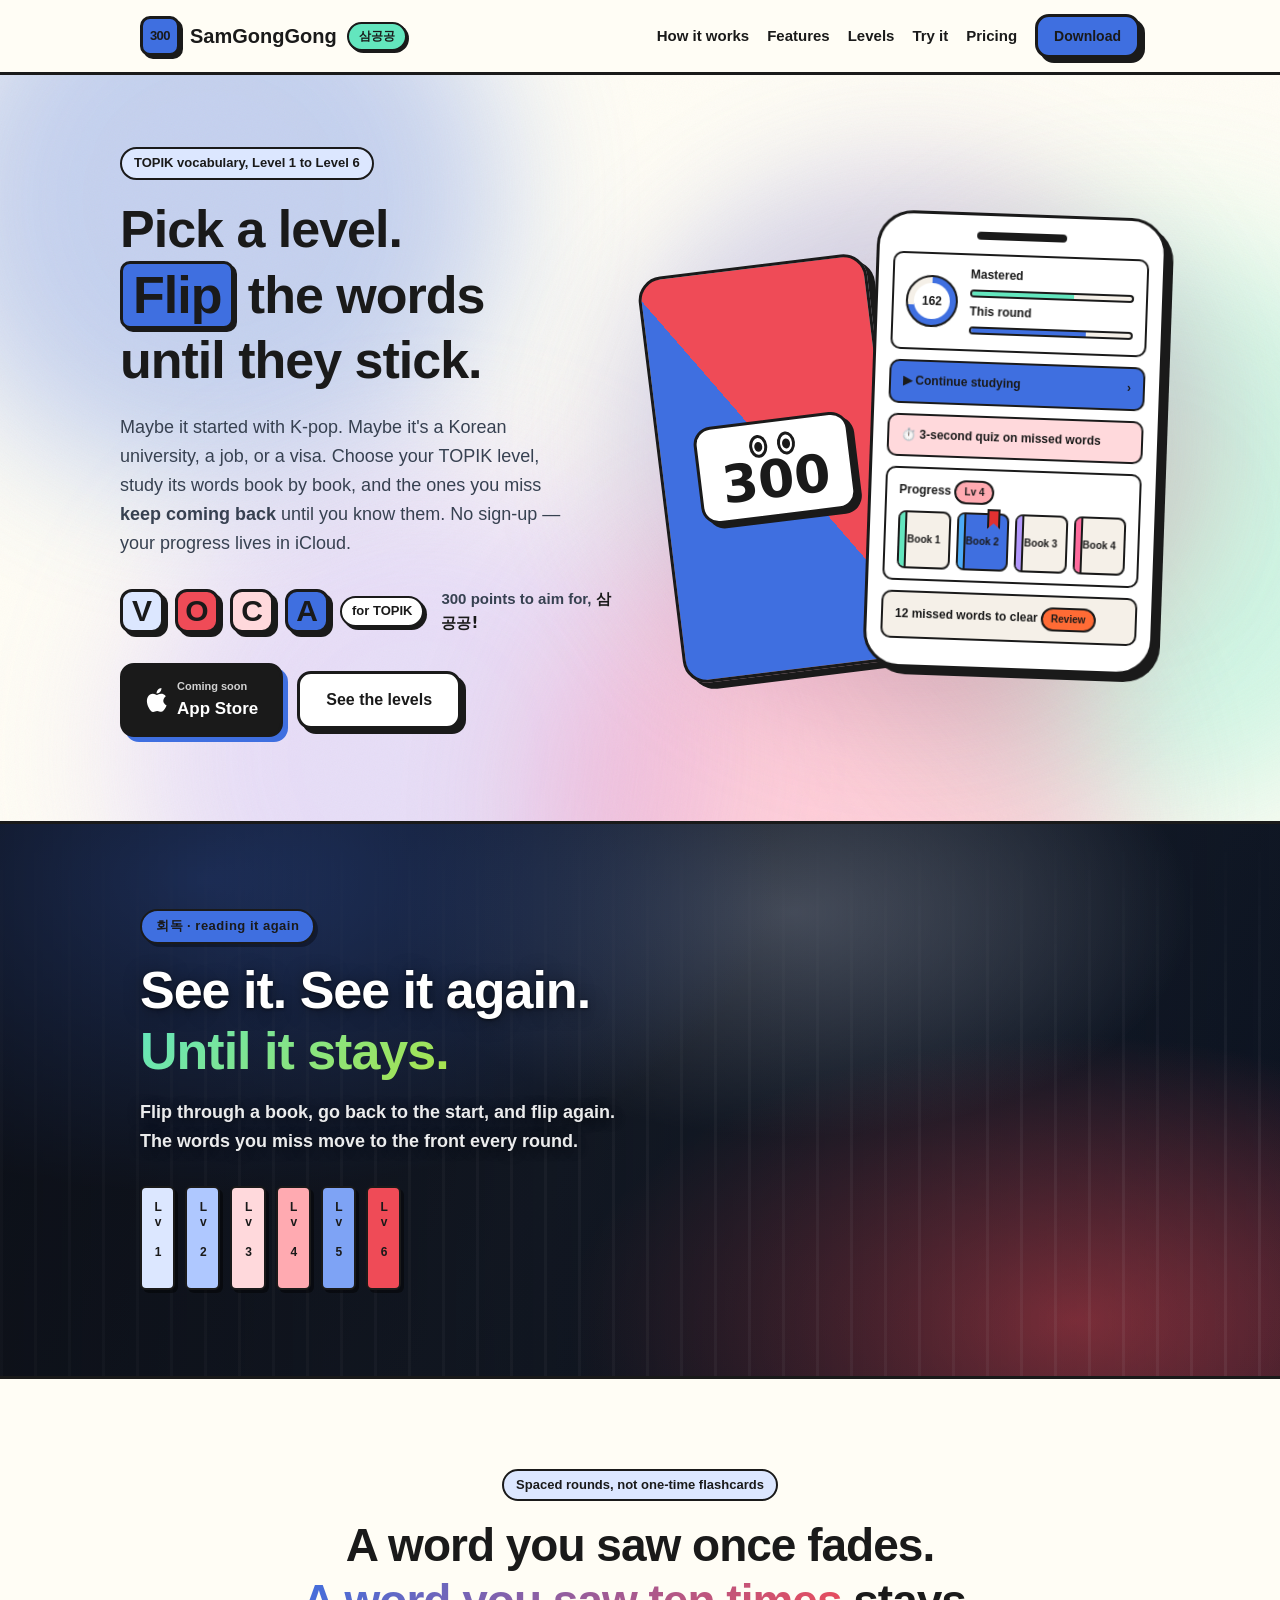
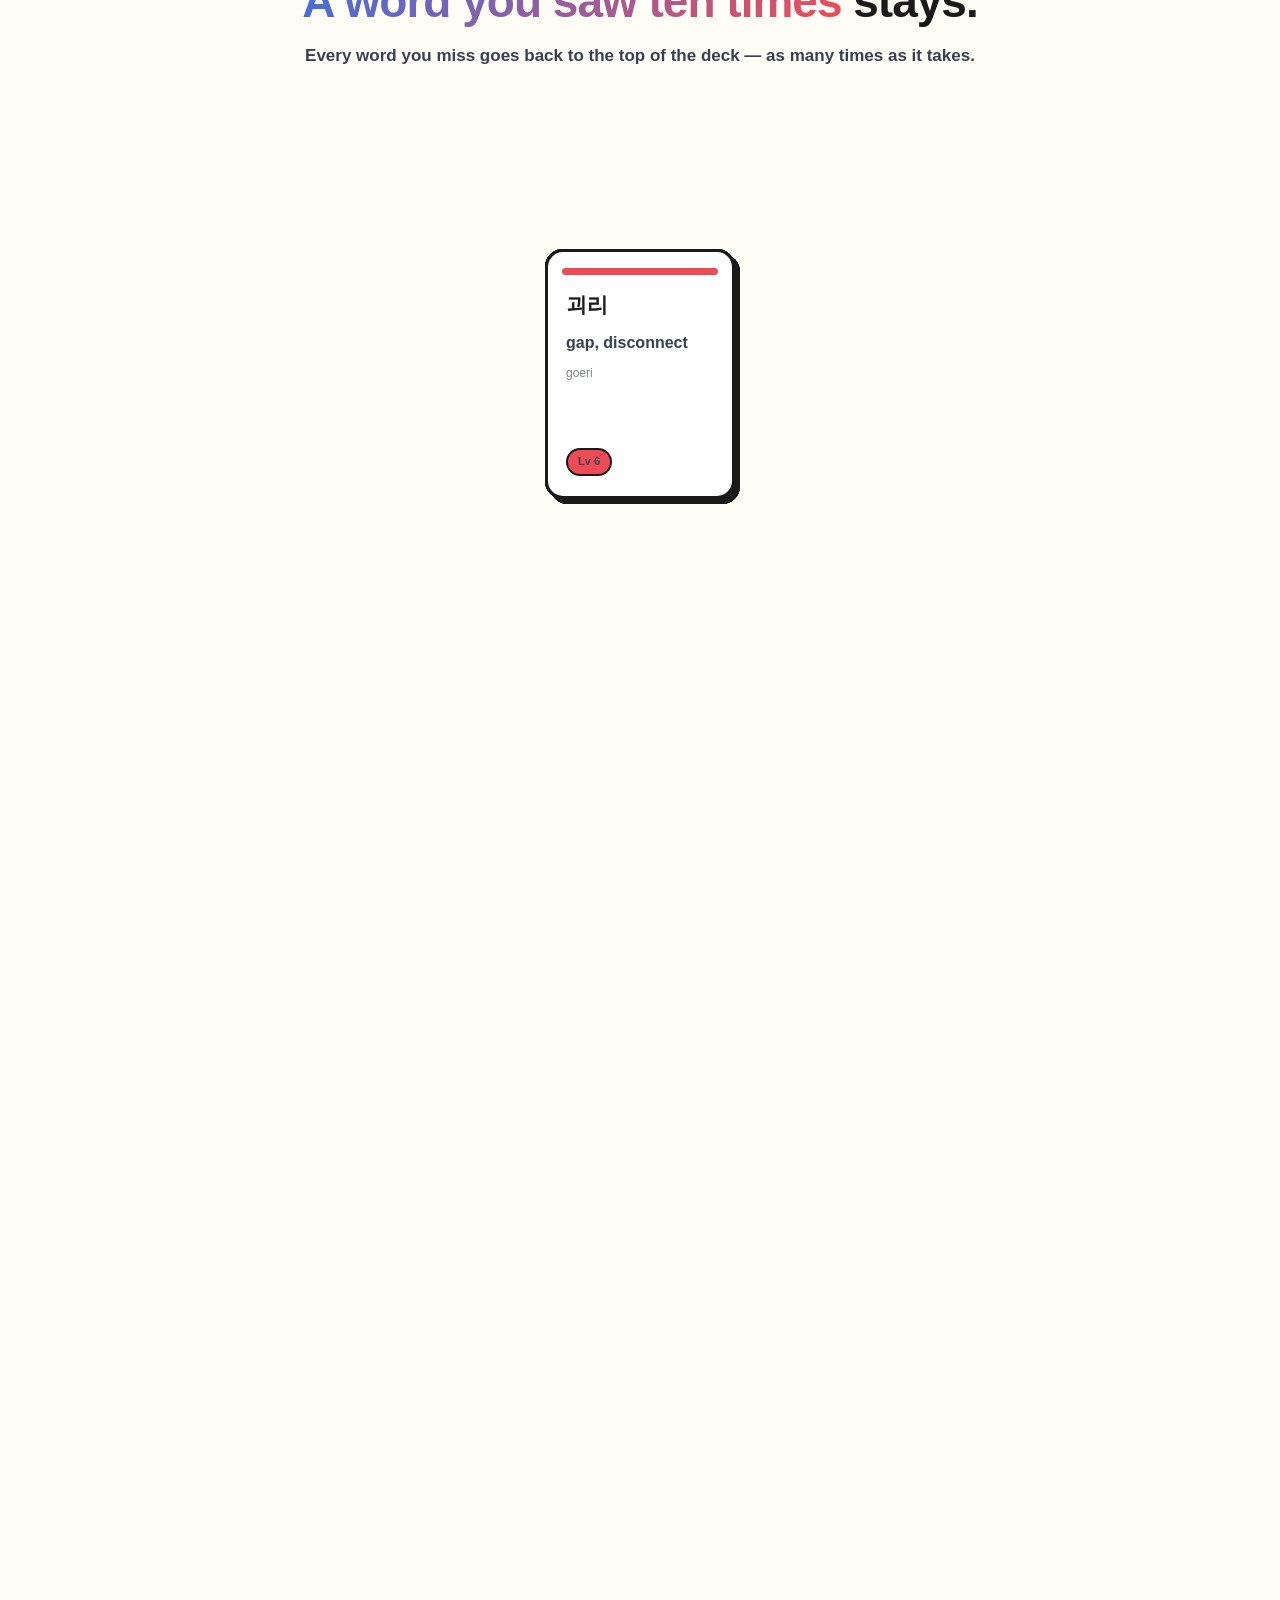
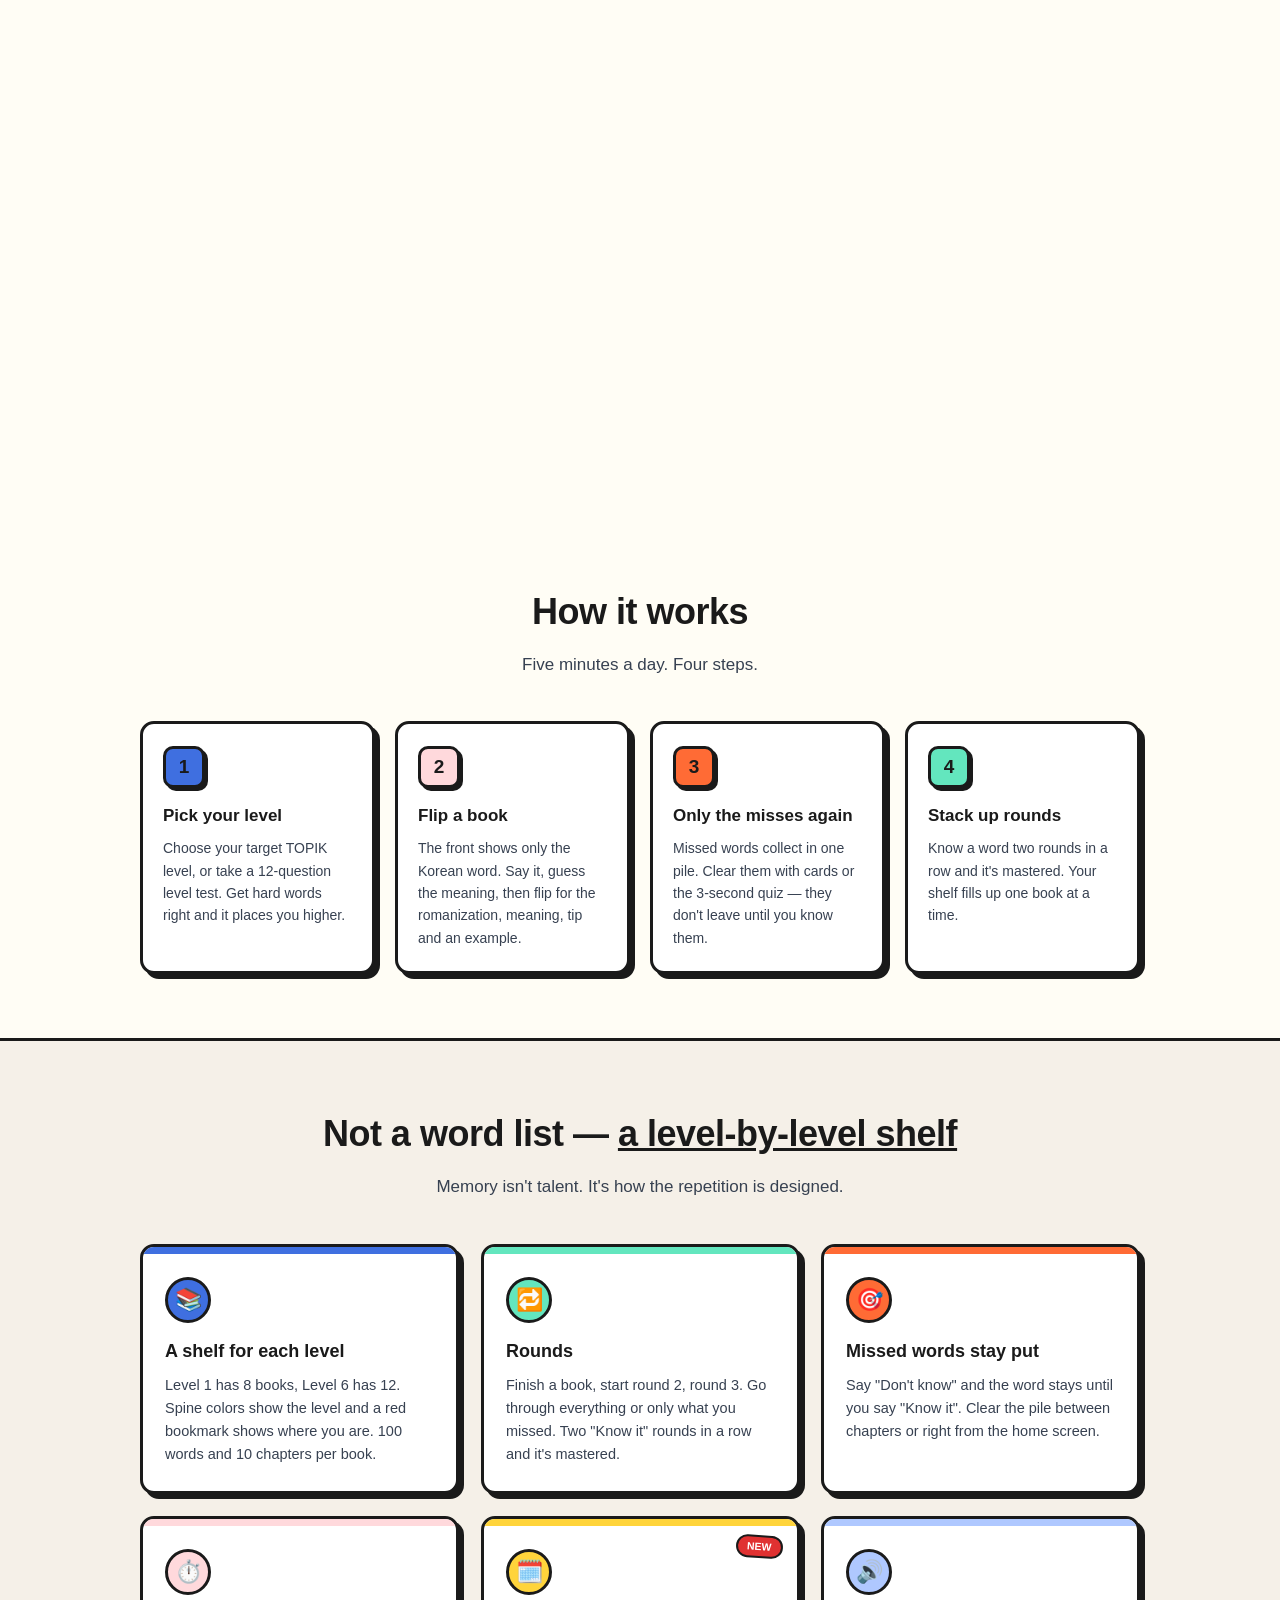
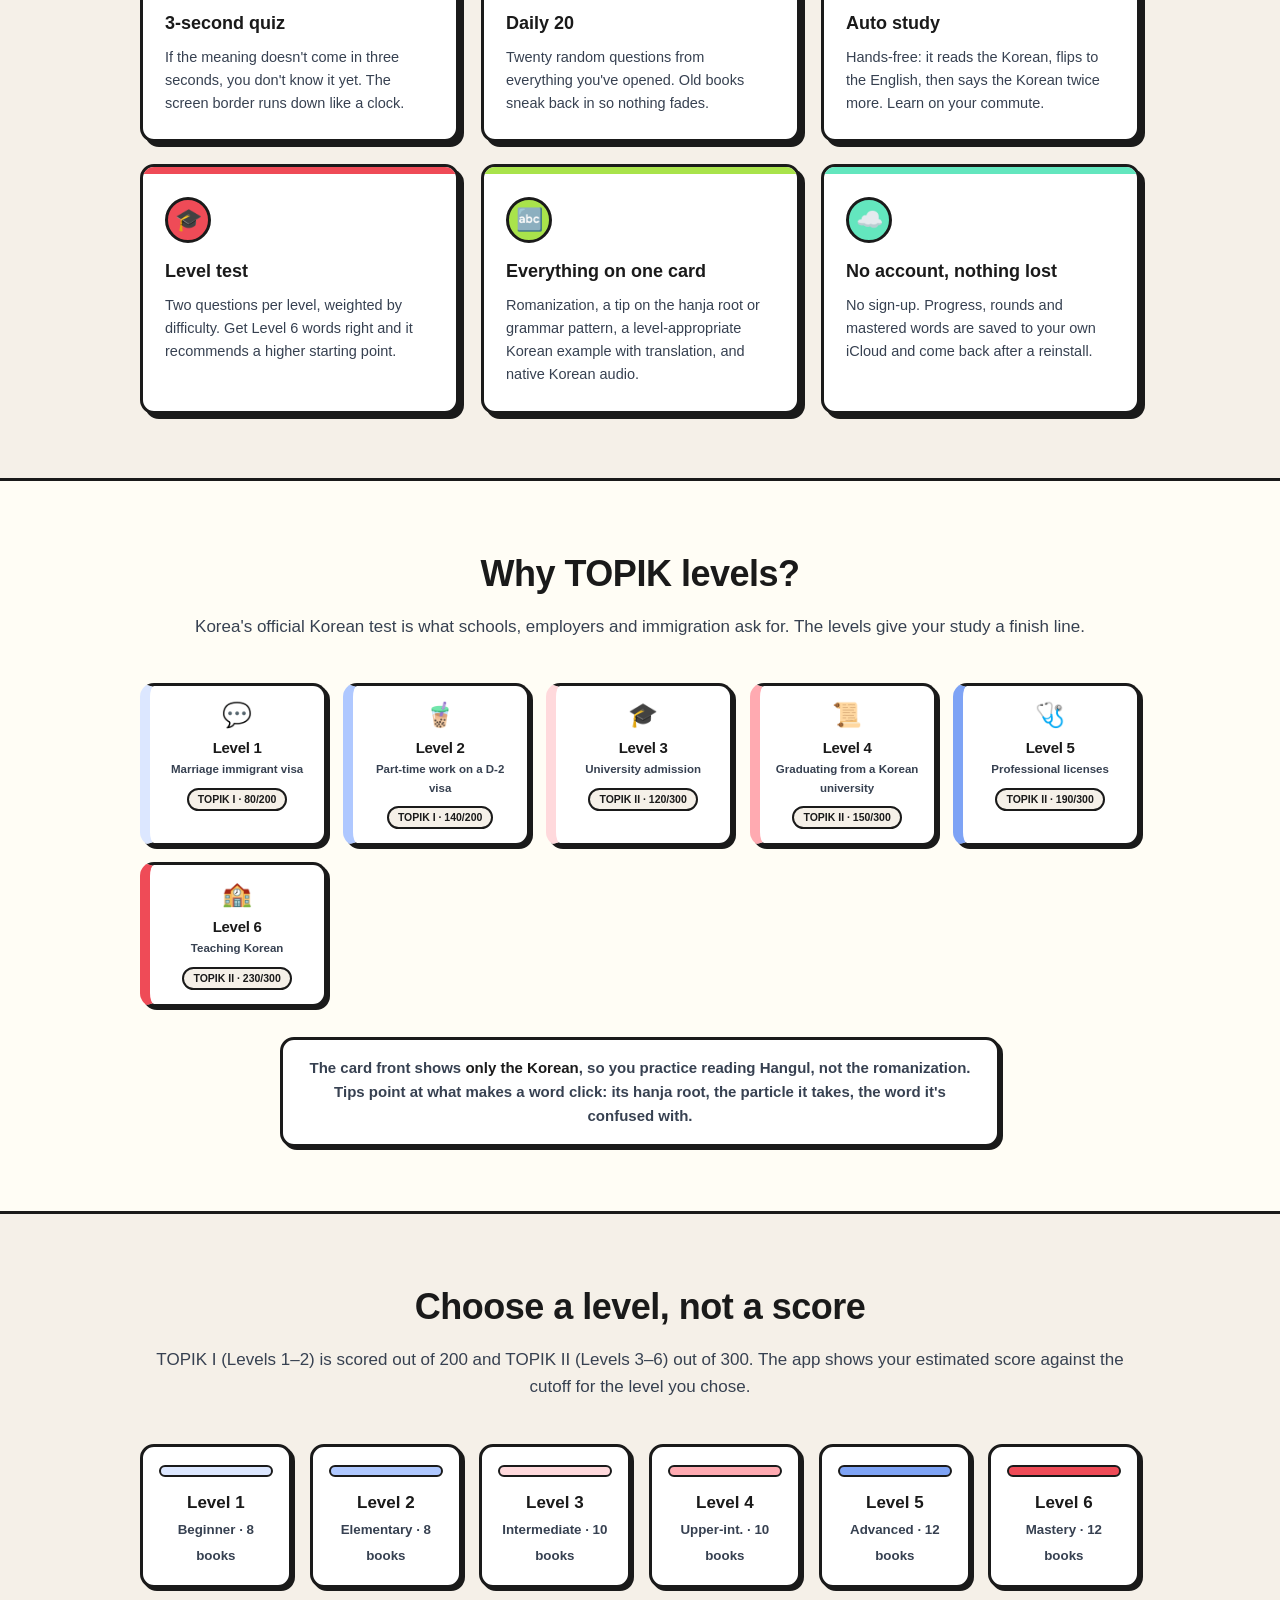
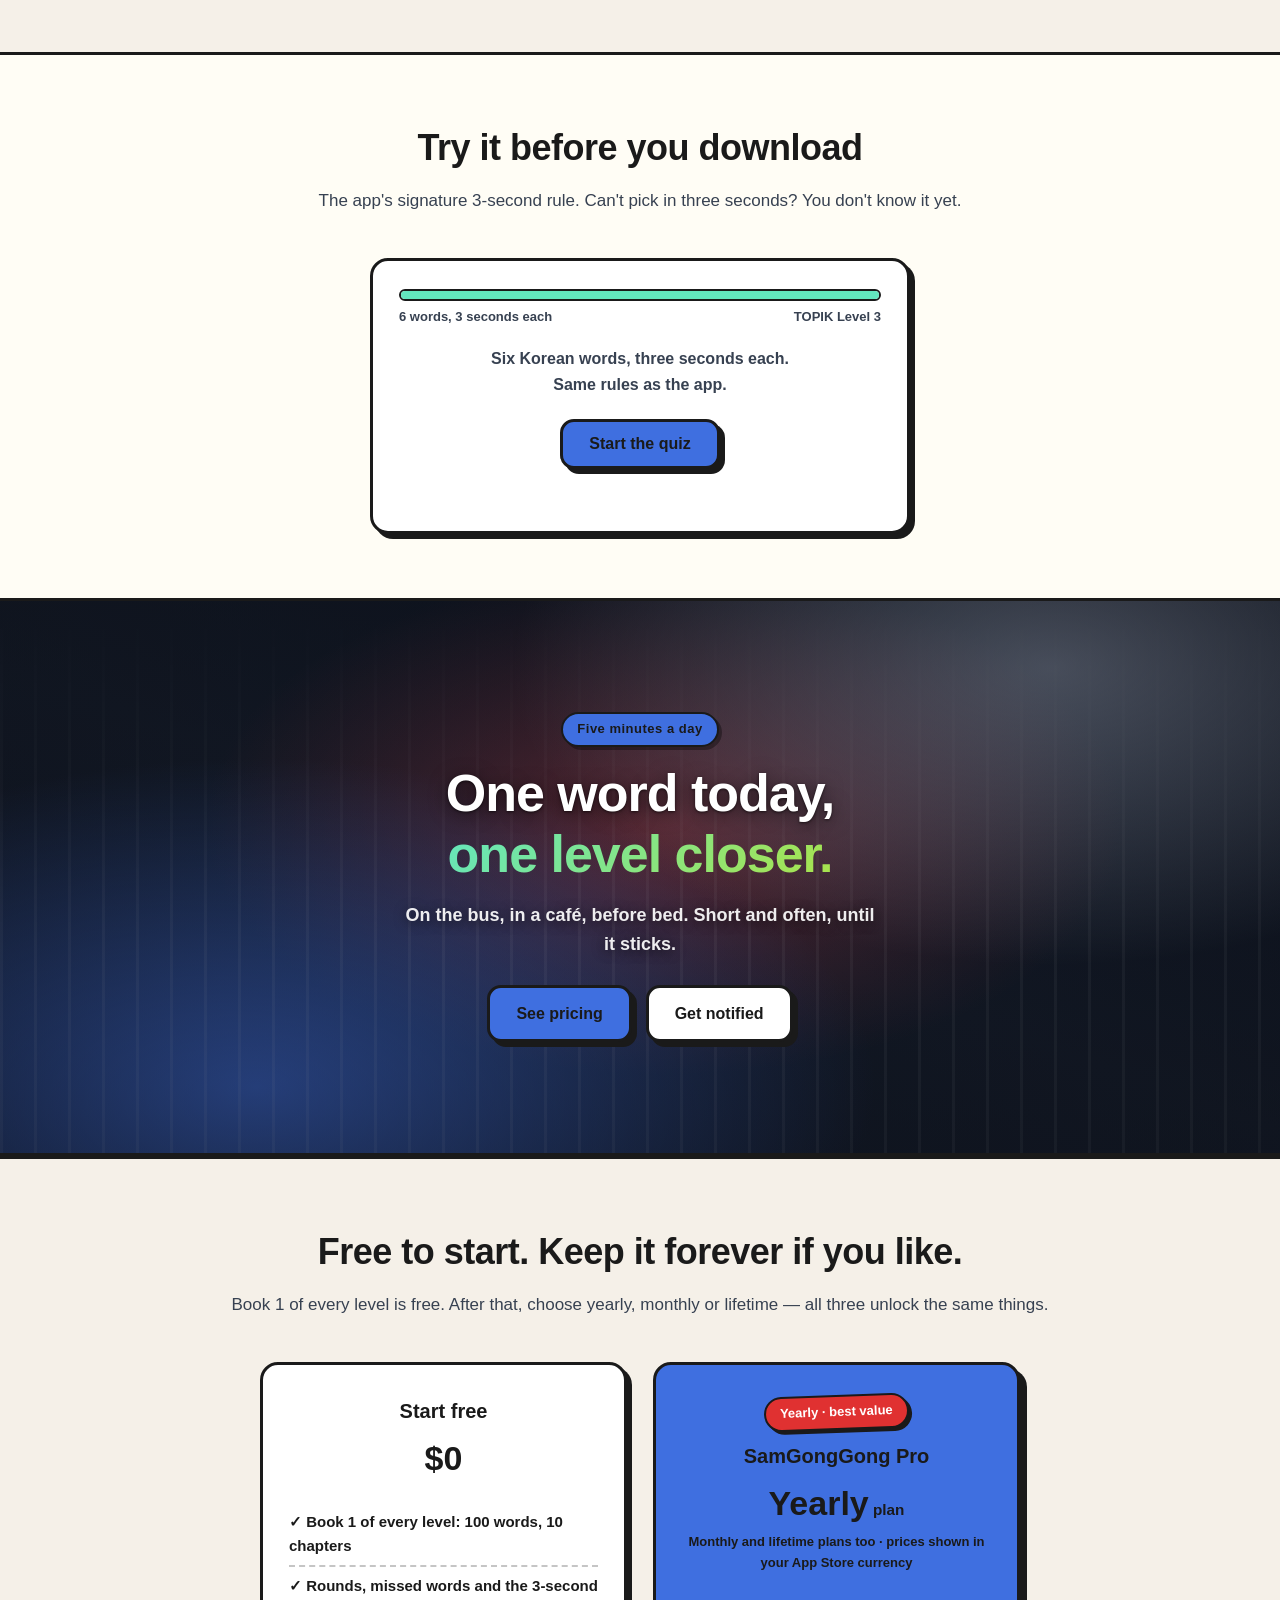
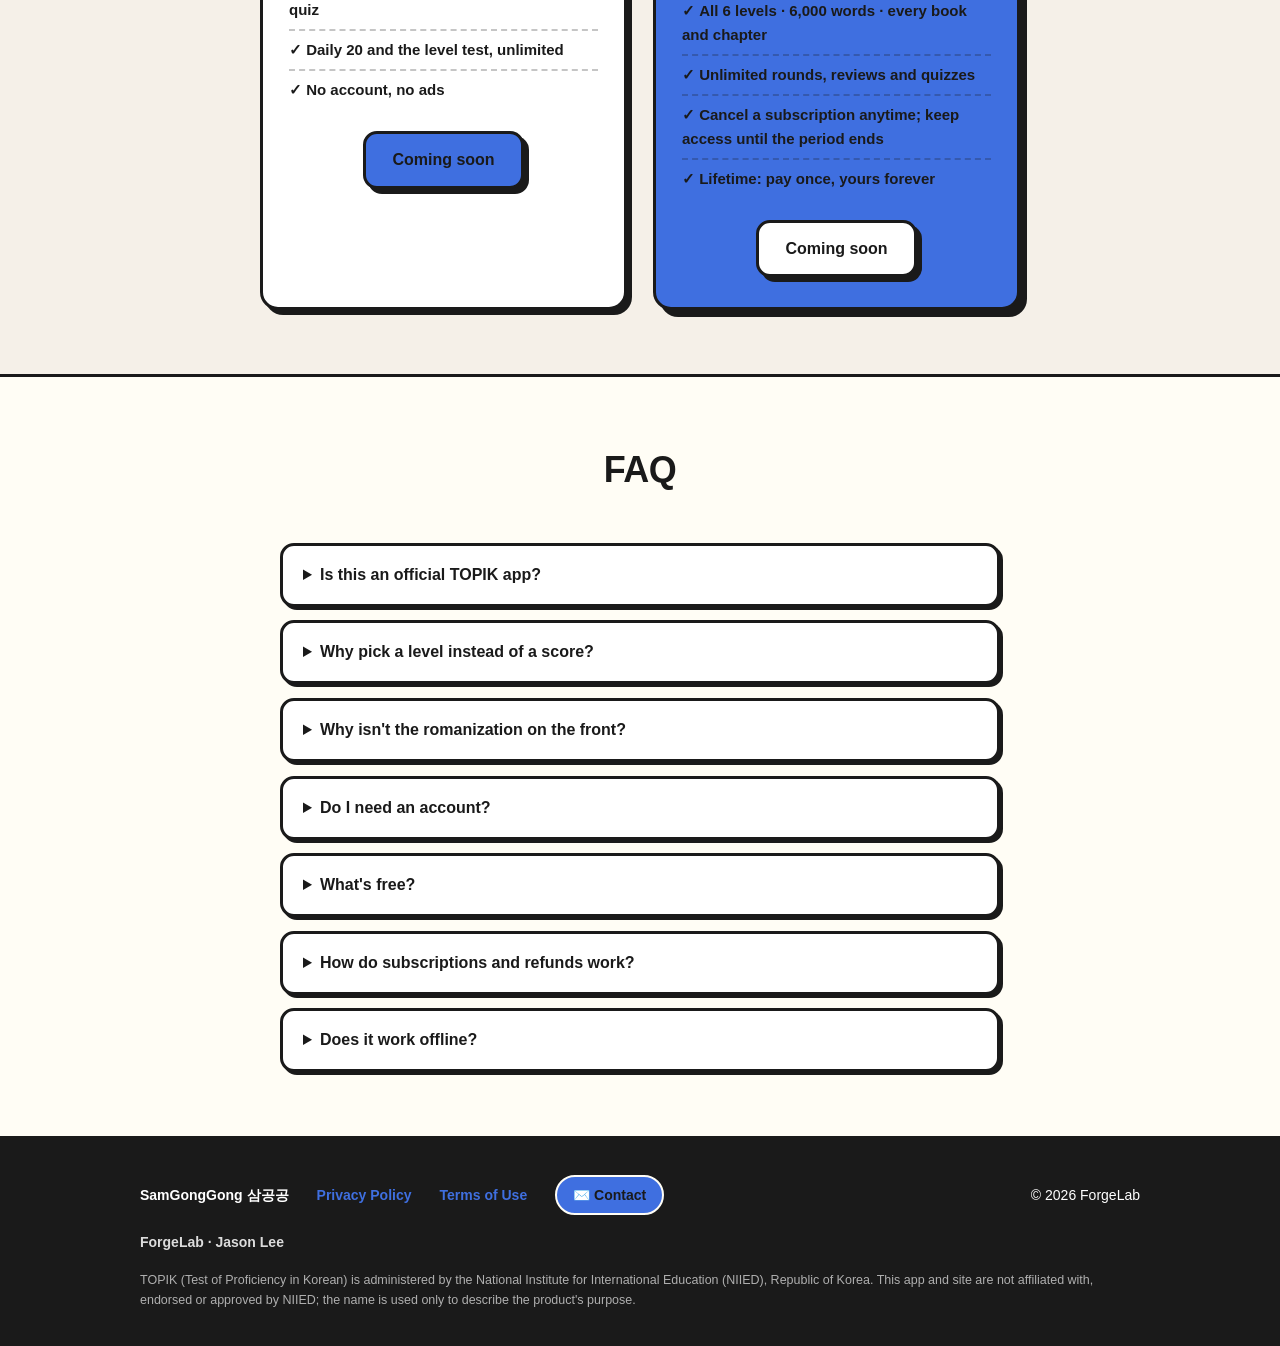
==== docs/index.html @ 69f59f40 "SamGongGong (삼공공) content repo: TOPIK Levels 1-6 for English-speaking learners Six levels across TOP" ====
<!DOCTYPE html>
<html lang="en">
<head>
<meta charset="UTF-8" />
<meta name="viewport" content="width=device-width, initial-scale=1.0" />
<title>SamGongGong — TOPIK Korean vocabulary, one round at a time</title>
<meta name="description" content="SamGongGong (삼공공) is a Korean vocabulary app for the TOPIK. Pick your target level from 1 to 6, flip Korean word cards, and keep only the words you miss coming back until they stick. No sign-up; progress syncs with iCloud." />
<meta property="og:title" content="SamGongGong — TOPIK Korean vocabulary" />
<meta property="og:description" content="Pick a TOPIK level, flip Korean word cards, and review only the words you miss until they stick." />
<meta property="og:type" content="website" />
<meta property="og:url" content="https://jsonpassion.github.io/K300/" />
<link rel="canonical" href="https://jsonpassion.github.io/K300/" />
<link rel="icon" href="data:image/svg+xml,%3Csvg xmlns='http://www.w3.org/2000/svg' viewBox='0 0 64 64'%3E%3Crect x='4' y='4' width='56' height='56' rx='12' fill='%23FFFFFF' stroke='%231A1A1A' stroke-width='5'/%3E%3Cpath d='M16 32a16 16 0 0 1 32 0a8 8 0 0 1-16 0a8 8 0 0 0-16 0z' fill='%23EF4B57'/%3E%3Cpath d='M48 32a16 16 0 0 1-32 0a8 8 0 0 0 16 0a8 8 0 0 1 16 0z' fill='%233F6FE0'/%3E%3C/svg%3E" />
<link rel="stylesheet" href="styles.css" />
</head>
<body>
<script>document.documentElement.classList.add('js');</script>

<!-- Soft drifting aurora + grain (atmosphere behind everything) -->
<div class="aurora" aria-hidden="true">
  <span class="blob b-blue"></span>
  <span class="blob b-mint"></span>
  <span class="blob b-lav"></span>
  <span class="blob b-pink"></span>
</div>
<div class="grain" aria-hidden="true"></div>

<!-- ======================= NAV ======================= -->
<nav class="nav">
  <div class="nav-inner">
    <a class="logo" href="#">
      <span class="logo-block">300</span> SamGongGong <span class="logo-kr" lang="ko">삼공공</span>
    </a>
    <div class="nav-links">
      <a href="#how">How it works</a>
      <a href="#features">Features</a>
      <a href="#levels">Levels</a>
      <a href="#demo">Try it</a>
      <a href="#pricing">Pricing</a>
      <a class="nb-btn nav-cta" href="#download">Download</a>
    </div>
  </div>
</nav>

<!-- ======================= HERO ======================= -->
<header class="hero wrap" id="download">
  <div data-reveal="up">
    <span class="nb-tag" style="background: #DCE7FF; margin-bottom: 18px;">TOPIK vocabulary, Level 1 to Level 6</span>
    <h1>Pick a level.<br /><span class="hl">Flip</span> the words<br />until they stick.</h1>
    <p class="sub">
      Maybe it started with K-pop. Maybe it's a Korean university, a job, or a visa.
      Choose your TOPIK level, study its words book by book, and the ones you miss
      <strong>keep coming back</strong> until you know them. No sign-up — your progress lives in iCloud.
    </p>
    <div class="kr-brand" aria-label="VOCA for TOPIK, SamGongGong">
      <span class="kk" style="background: #DCE7FF;">V</span>
      <span class="kk" style="background: #EF4B57;">O</span>
      <span class="kk" style="background: #FFD9DC;">C</span>
      <span class="kk" style="background: #3F6FE0;">A</span>
      <span class="kk-for">for TOPIK</span>
      <span class="kr-brand-label">300 points to aim for, <strong lang="ko">삼공공!</strong></span>
    </div>
    <div class="hero-ctas">
      <span class="store-badge soon" aria-label="Coming soon to the App Store">
        <svg width="22" height="26" viewBox="0 0 22 26" fill="currentColor" aria-hidden="true"><path d="M18.3 13.8c0-3 2.5-4.5 2.6-4.6-1.4-2.1-3.6-2.4-4.4-2.4-1.9-.2-3.7 1.1-4.6 1.1-1 0-2.4-1.1-4-1.1-2 0-3.9 1.2-5 3-2.1 3.7-.5 9.1 1.5 12.1 1 1.5 2.2 3.1 3.8 3 1.5-.1 2.1-1 4-1s2.4 1 4 .9c1.7 0 2.7-1.5 3.7-3 1.2-1.7 1.6-3.4 1.7-3.5-.1 0-3.2-1.2-3.3-4.5zM15.2 4.8c.8-1 1.4-2.4 1.2-3.8-1.2.1-2.7.8-3.5 1.8-.8.9-1.5 2.3-1.3 3.7 1.4.1 2.8-.7 3.6-1.7z"/></svg>
        <span><small>Coming soon</small><span class="big">App Store</span></span>
      </span>
      <a class="nb-btn secondary" href="#levels">See the levels</a>
    </div>
  </div>

  <div class="hero-visual" data-reveal="zoom">
  <div class="glow" aria-hidden="true"></div>
  <div class="reel reel-slot" aria-hidden="true">
    <!-- onboarding footage slot: replace with <video> once assets/video/onboarding-loop.mp4 exists -->
    <div class="slot-card"><b>300</b><span class="slot-eyes"><i></i><i></i></span></div>
  </div>
  <div class="phone" aria-hidden="true">
    <div class="notch"></div>
    <div class="mock-row score">
      <div class="mock-ring"><span>162</span></div>
      <div class="mock-bars">
        Mastered <div class="mock-bar"><i style="width:64%; background: var(--mint);"></i></div>
        This round <div class="mock-bar"><i style="width:72%; background: #3F6FE0;"></i></div>
      </div>
    </div>
    <div class="mock-row mock-cta">▶ Continue studying <span>›</span></div>
    <div class="mock-row" style="background: #FFD9DC;">⏱️ 3-second quiz on missed words</div>
    <div class="mock-row">
      Progress <span class="mock-chip" style="background: #FFAAB1;">Lv 4</span>
      <div class="mock-books" style="margin-top:8px;">
        <div class="mock-book">Book 1</div>
        <div class="mock-book reading b2">Book 2</div>
        <div class="mock-book b3">Book 3</div>
        <div class="mock-book b4">Book 4</div>
      </div>
    </div>
    <div class="mock-row" style="background: var(--surface);">12 missed words to clear <span class="mock-chip" style="background: var(--coral);">Review</span></div>
  </div>
  </div>
</header>

<!-- ======================= STATEMENT BAND 1 ======================= -->
<section class="cinema" id="film" aria-label="Rounds">
  <!-- wide film slot: replace with <video> once assets/video/hero-fan.mp4 exists -->
  <div class="cinema-art" aria-hidden="true"></div>
  <div class="scrim"></div>
  <div class="cinema-inner">
    <div class="cinema-copy">
      <span class="kicker"><span lang="ko">회독</span> · reading it again</span>
      <h2>See it. See it again.<br /><span class="film-hl">Until it stays.</span></h2>
      <p>Flip through a book, go back to the start, and flip again. The words you miss move to the front every round.</p>
      <div class="spines" aria-hidden="true">
        <span class="spine" style="background: #DCE7FF;">Lv 1</span>
        <span class="spine" style="background: #AFC8FF;">Lv 2</span>
        <span class="spine" style="background: #FFD9DC;">Lv 3</span>
        <span class="spine" style="background: #FFAAB1;">Lv 4</span>
        <span class="spine" style="background: #7EA3F5;">Lv 5</span>
        <span class="spine" style="background: #EF4B57;">Lv 6</span>
      </div>
    </div>
  </div>
</section>

<!-- ======================= STORY: scroll-linked card fan ======================= -->
<section class="fan" id="story">
  <div class="fan-inner">
    <div class="fan-copy">
      <span class="nb-tag" style="background: #DCE7FF;">Spaced rounds, not one-time flashcards</span>
      <h2>A word you saw once fades.<br /><em>A word you saw ten times</em> stays.</h2>
      <p>Every word you miss goes back to the top of the deck — as many times as it takes.</p>
    </div>
    <div class="fan-stage">
      <div class="fan-deck" id="fanDeck">
        <article class="fan-card" style="--a:-26deg; --x:-340px; --y:34px;">
          <div class="fc-strip" style="background: #DCE7FF;"></div>
          <b lang="ko">가족</b><span>family</span><i>gajok</i>
          <span class="fc-badge" style="background: #DCE7FF;">Lv 1</span>
        </article>
        <article class="fan-card" style="--a:-15deg; --x:-196px; --y:8px;">
          <div class="fc-strip" style="background: #AFC8FF;"></div>
          <b lang="ko">약속</b><span>appointment</span><i>yaksok</i>
          <span class="fc-badge" style="background: #AFC8FF;">Lv 2</span>
        </article>
        <article class="fan-card" style="--a:-5deg; --x:-66px; --y:-6px;">
          <div class="fc-strip" style="background: #FFD9DC;"></div>
          <b lang="ko">영향</b><span>influence</span><i>yeonghyang</i>
          <span class="fc-badge" style="background: #FFD9DC;">Lv 3</span>
        </article>
        <article class="fan-card" style="--a:5deg; --x:66px; --y:-6px;">
          <div class="fc-strip" style="background: #FFAAB1;"></div>
          <b lang="ko">극복하다</b><span>to overcome</span><i>geukbokada</i>
          <span class="fc-badge" style="background: #FFAAB1;">Lv 4</span>
        </article>
        <article class="fan-card" style="--a:15deg; --x:196px; --y:8px;">
          <div class="fc-strip" style="background: #7EA3F5;"></div>
          <b lang="ko">초래하다</b><span>to bring about</span><i>choraehada</i>
          <span class="fc-badge" style="background: #7EA3F5;">Lv 5</span>
        </article>
        <article class="fan-card" style="--a:26deg; --x:340px; --y:34px;">
          <div class="fc-strip" style="background: #EF4B57;"></div>
          <b lang="ko">괴리</b><span>gap, disconnect</span><i>goeri</i>
          <span class="fc-badge" style="background: #EF4B57;">Lv 6</span>
        </article>
      </div>
    </div>
  </div>
</section>

<!-- ======================= HOW IT WORKS ======================= -->
<section id="how">
  <div class="wrap">
    <div class="sec-head">
      <h2>How it works</h2>
      <p>Five minutes a day. Four steps.</p>
    </div>
    <div class="steps">
      <div class="step"><div class="step-num" style="background: #3F6FE0;">1</div><h3>Pick your level</h3>
        <p>Choose your target TOPIK level, or take a 12-question level test. Get hard words right and it places you higher.</p></div>
      <div class="step"><div class="step-num" style="background: #FFD9DC;">2</div><h3>Flip a book</h3>
        <p>The front shows only the Korean word. Say it, guess the meaning, then flip for the romanization, meaning, tip and an example.</p></div>
      <div class="step"><div class="step-num" style="background: var(--coral);">3</div><h3>Only the misses again</h3>
        <p>Missed words collect in one pile. Clear them with cards or the 3-second quiz — they don't leave until you know them.</p></div>
      <div class="step"><div class="step-num" style="background: var(--mint);">4</div><h3>Stack up rounds</h3>
        <p>Know a word two rounds in a row and it's mastered. Your shelf fills up one book at a time.</p></div>
    </div>
  </div>
</section>

<!-- ======================= FEATURES ======================= -->
<section id="features" class="alt">
  <div class="wrap">
    <div class="sec-head">
      <h2>Not a word list — <u>a level-by-level shelf</u></h2>
      <p>Memory isn't talent. It's how the repetition is designed.</p>
    </div>
    <div class="grid">
      <div class="feature"><div class="strip" style="background: #3F6FE0;"></div><div class="icon" style="background: #3F6FE0;">📚</div><h3>A shelf for each level</h3>
        <p>Level 1 has 8 books, Level 6 has 12. Spine colors show the level and a red bookmark shows where you are. 100 words and 10 chapters per book.</p></div>
      <div class="feature"><div class="strip" style="background: var(--mint);"></div><div class="icon" style="background: var(--mint);">🔁</div><h3>Rounds</h3>
        <p>Finish a book, start round 2, round 3. Go through everything or only what you missed. Two "Know it" rounds in a row and it's mastered.</p></div>
      <div class="feature"><div class="strip" style="background: var(--coral);"></div><div class="icon" style="background: var(--coral);">🎯</div><h3>Missed words stay put</h3>
        <p>Say "Don't know" and the word stays until you say "Know it". Clear the pile between chapters or right from the home screen.</p></div>
      <div class="feature"><div class="strip" style="background: #FFD9DC;"></div><div class="icon" style="background: #FFD9DC;">⏱️</div><h3>3-second quiz</h3>
        <p>If the meaning doesn't come in three seconds, you don't know it yet. The screen border runs down like a clock.</p></div>
      <div class="feature"><span class="new-flag">NEW</span><div class="strip" style="background: var(--yellow);"></div><div class="icon" style="background: var(--yellow);">🗓️</div><h3>Daily 20</h3>
        <p>Twenty random questions from everything you've opened. Old books sneak back in so nothing fades.</p></div>
      <div class="feature"><div class="strip" style="background: #AFC8FF;"></div><div class="icon" style="background: #AFC8FF;">🔊</div><h3>Auto study</h3>
        <p>Hands-free: it reads the Korean, flips to the English, then says the Korean twice more. Learn on your commute.</p></div>
      <div class="feature"><div class="strip" style="background: #EF4B57;"></div><div class="icon" style="background: #EF4B57;">🎓</div><h3>Level test</h3>
        <p>Two questions per level, weighted by difficulty. Get Level 6 words right and it recommends a higher starting point.</p></div>
      <div class="feature"><div class="strip" style="background: var(--lime);"></div><div class="icon" style="background: var(--lime);">🔤</div><h3>Everything on one card</h3>
        <p>Romanization, a tip on the hanja root or grammar pattern, a level-appropriate Korean example with translation, and native Korean audio.</p></div>
      <div class="feature"><div class="strip" style="background: var(--mint);"></div><div class="icon" style="background: var(--mint);">☁️</div><h3>No account, nothing lost</h3>
        <p>No sign-up. Progress, rounds and mastered words are saved to your own iCloud and come back after a reinstall.</p></div>
    </div>
  </div>
</section>

<!-- ======================= WHY TOPIK ======================= -->
<section id="topics">
  <div class="wrap">
    <div class="sec-head">
      <h2>Why TOPIK levels?</h2>
      <p>Korea's official Korean test is what schools, employers and immigration ask for. The levels give your study a finish line.</p>
    </div>
    <div class="topics">
      <div class="topic" style="border-left-color: #DCE7FF;"><div class="t-icon" aria-hidden="true">💬</div><h4>Level 1</h4><small>Marriage immigrant visa</small><span class="t-count">TOPIK I · 80/200</span></div>
      <div class="topic" style="border-left-color: #AFC8FF;"><div class="t-icon" aria-hidden="true">🧋</div><h4>Level 2</h4><small>Part-time work on a D-2 visa</small><span class="t-count">TOPIK I · 140/200</span></div>
      <div class="topic" style="border-left-color: #FFD9DC;"><div class="t-icon" aria-hidden="true">🎓</div><h4>Level 3</h4><small>University admission</small><span class="t-count">TOPIK II · 120/300</span></div>
      <div class="topic" style="border-left-color: #FFAAB1;"><div class="t-icon" aria-hidden="true">📜</div><h4>Level 4</h4><small>Graduating from a Korean university</small><span class="t-count">TOPIK II · 150/300</span></div>
      <div class="topic" style="border-left-color: #7EA3F5;"><div class="t-icon" aria-hidden="true">🩺</div><h4>Level 5</h4><small>Professional licenses</small><span class="t-count">TOPIK II · 190/300</span></div>
      <div class="topic" style="border-left-color: #EF4B57;"><div class="t-icon" aria-hidden="true">🏫</div><h4>Level 6</h4><small>Teaching Korean</small><span class="t-count">TOPIK II · 230/300</span></div>
    </div>
    <p class="topics-note">
      The card front shows <strong>only the Korean</strong>, so you practice reading Hangul, not the romanization.
      Tips point at what makes a word click: its hanja root, the particle it takes, the word it's confused with.
    </p>
  </div>
</section>

<!-- ======================= LEVELS ======================= -->
<section id="levels" class="alt">
  <div class="wrap">
    <div class="sec-head">
      <h2>Choose a level, not a score</h2>
      <p>TOPIK I (Levels 1–2) is scored out of 200 and TOPIK II (Levels 3–6) out of 300. The app shows your estimated score against the cutoff for the level you chose.</p>
    </div>
    <div class="levels levels-6">
      <div class="level"><div class="chip" style="background: #DCE7FF;"></div><h4>Level 1</h4><small>Beginner · 8 books</small></div>
      <div class="level"><div class="chip" style="background: #AFC8FF;"></div><h4>Level 2</h4><small>Elementary · 8 books</small></div>
      <div class="level"><div class="chip" style="background: #FFD9DC;"></div><h4>Level 3</h4><small>Intermediate · 10 books</small></div>
      <div class="level"><div class="chip" style="background: #FFAAB1;"></div><h4>Level 4</h4><small>Upper-int. · 10 books</small></div>
      <div class="level"><div class="chip" style="background: #7EA3F5;"></div><h4>Level 5</h4><small>Advanced · 12 books</small></div>
      <div class="level"><div class="chip" style="background: #EF4B57;"></div><h4>Level 6</h4><small>Mastery · 12 books</small></div>
    </div>
  </div>
</section>

<!-- ======================= LIVE DEMO ======================= -->
<section id="demo">
  <div class="wrap">
    <div class="sec-head">
      <h2>Try it before you download</h2>
      <p>The app's signature 3-second rule. Can't pick in three seconds? You don't know it yet.</p>
    </div>
    <div class="demo-card">
      <div class="demo-timer" id="demoTimer"><i id="demoTimerFill"></i></div>
      <div class="demo-meta"><span id="demoCount">6 words, 3 seconds each</span><span id="demoTag">TOPIK Level 3</span></div>
      <div id="demoStage" class="demo-center">
        <p style="color: var(--body); font-weight: 700; margin: 18px 0 22px;">Six Korean words, three seconds each.<br />Same rules as the app.</p>
        <button class="nb-btn" id="demoStart">Start the quiz</button>
      </div>
      <p class="demo-note" id="demoNote"></p>
    </div>
  </div>
</section>

<!-- ======================= STATEMENT BAND 2 ======================= -->
<section class="cinema center" id="closing" aria-label="Start now">
  <div class="cinema-art art-b" aria-hidden="true"></div>
  <div class="scrim"></div>
  <div class="cinema-inner">
    <div class="cinema-copy">
      <span class="kicker">Five minutes a day</span>
      <h2>One word today,<br /><span class="film-hl">one level closer.</span></h2>
      <p>On the bus, in a café, before bed. Short and often, until it sticks.</p>
      <div class="cinema-ctas">
        <a class="nb-btn" href="#pricing">See pricing</a>
        <a class="nb-btn secondary" href="#download">Get notified</a>
      </div>
    </div>
  </div>
</section>

<!-- ======================= PRICING ======================= -->
<section id="pricing" class="alt">
  <div class="wrap">
    <div class="sec-head">
      <h2>Free to start. Keep it forever if you like.</h2>
      <p>Book 1 of every level is free. After that, choose yearly, monthly or lifetime — all three unlock the same things.</p>
    </div>
    <div class="pricing">
      <div class="price-card">
        <h3>Start free</h3>
        <div class="price">$0</div>
        <ul>
          <li>Book 1 of every level: 100 words, 10 chapters</li>
          <li>Rounds, missed words and the 3-second quiz</li>
          <li>Daily 20 and the level test, unlimited</li>
          <li>No account, no ads</li>
        </ul>
        <a class="nb-btn" href="#download" style="margin-top: 22px;">Coming soon</a>
      </div>
      <div class="price-card hot">
        <span class="sale-badge">Yearly · best value</span>
        <h3>SamGongGong Pro</h3>
        <div class="price">Yearly<span style="font-size:0.45em; font-weight:800;"> plan</span></div>
        <div class="price-note">Monthly and lifetime plans too · prices shown in your App Store currency</div>
        <ul>
          <li>All 6 levels · 6,000 words · every book and chapter</li>
          <li>Unlimited rounds, reviews and quizzes</li>
          <li>Cancel a subscription anytime; keep access until the period ends</li>
          <li>Lifetime: pay once, yours forever</li>
        </ul>
        <a class="nb-btn secondary" href="#download" style="margin-top: 22px;">Coming soon</a>
      </div>
    </div>
  </div>
</section>

<!-- ======================= FAQ ======================= -->
<section>
  <div class="wrap">
    <div class="sec-head"><h2>FAQ</h2></div>
    <div class="faq">
      <details><summary>Is this an official TOPIK app?</summary>
        <p>No. SamGongGong is an independent study tool made by ForgeLab. It is not affiliated with, endorsed or approved by the National Institute for International Education (NIIED), which administers TOPIK. The test name is used only to describe what the app helps you prepare for. All content is original and contains no real test questions.</p></details>
      <details><summary>Why pick a level instead of a score?</summary>
        <p>TOPIK doesn't give one number on one scale: TOPIK I (Levels 1–2) is scored out of 200 and TOPIK II (Levels 3–6) out of 300, and each level has its own cutoff. So the app lets you choose the level you're aiming for and tracks your estimated score against that level's cutoff. You can switch levels anytime; progress is saved per level.</p></details>
      <details><summary>Why isn't the romanization on the front?</summary>
        <p>So you read Hangul. The front shows only the Korean word; flip it to see the romanization, English meaning, a tip and an example sentence. Romanization is a crutch for pronunciation, not something to read instead of Korean.</p></details>
      <details><summary>Do I need an account?</summary>
        <p>No. Your study data is stored in your own iCloud, purchases go through your Apple Account, and nothing is stored on our servers.</p></details>
      <details><summary>What's free?</summary>
        <p><strong>Book 1 of every level (10 chapters, 100 words)</strong>, with every feature: rounds, missed-word reviews, the 3-second quiz, Daily 20 and the level test. Books 2 and up need a yearly, monthly or lifetime plan — all three unlock the same content.</p></details>
      <details><summary>How do subscriptions and refunds work?</summary>
        <p>Yearly and monthly plans renew automatically until you cancel in Settings › Apple Account › Subscriptions; you keep access until the end of the paid period. Lifetime is a one-time purchase. Refunds follow Apple's policy and can be requested at <a href="https://reportaproblem.apple.com">reportaproblem.apple.com</a>.</p></details>
      <details><summary>Does it work offline?</summary>
        <p>Yes. Words are cached on your device after the first download.</p></details>
    </div>
  </div>
</section>

<!-- ======================= FOOTER ======================= -->
<footer>
  <div class="wrap">
    <span style="font-weight: 900;">SamGongGong <span lang="ko">삼공공</span></span>
    <a href="privacy.html">Privacy Policy</a>
    <a href="terms.html">Terms of Use</a>
    <a class="contact-btn" href="mailto:forgelab.aitech@gmail.com?subject=%5BSamGongGong%5D%20Support">✉️ Contact</a>
    <span style="margin-left:auto;">© 2026 ForgeLab</span>
    <span class="biz">ForgeLab · Jason Lee</span>
    <span class="ets">TOPIK (Test of Proficiency in Korean) is administered by the National Institute for International Education (NIIED), Republic of Korea. This app and site are not affiliated with, endorsed or approved by NIIED; the name is used only to describe the product's purpose.</span>
  </div>
</footer>

<script>
/* ---------- Scroll spy: highlight the nav link of the section in view ---------- */
(function () {
  var links = Array.prototype.slice.call(document.querySelectorAll('.nav-links a[href^="#"]'));
  var byId = {};
  links.forEach(function (a) { byId[a.getAttribute('href').slice(1)] = a; });

  var targets = Object.keys(byId)
    .map(function (id) { return document.getElementById(id); })
    .filter(Boolean);

  var observer = new IntersectionObserver(function (entries) {
    entries.forEach(function (entry) {
      if (!entry.isIntersecting) return;
      links.forEach(function (a) { a.classList.remove('active'); });
      var link = byId[entry.target.id];
      if (link) link.classList.add('active');
    });
  }, { rootMargin: '-40% 0px -55% 0px' });

  targets.forEach(function (t) { observer.observe(t); });
})();

/* ---------- Scroll reveals: tag groups, animate them in on enter ---------- */
(function () {
  if (!('IntersectionObserver' in window)) return;

  // Assign reveal variant + stagger index without touching the HTML.
  function tag(sel, variant, perRow) {
    var els = Array.prototype.slice.call(document.querySelectorAll(sel));
    els.forEach(function (el, i) {
      el.classList.add('reveal');
      var v = typeof variant === 'function' ? variant(i) : variant;
      el.classList.add(v);
      el.style.setProperty('--i', perRow ? (i % perRow) : i);
    });
    return els;
  }

  var groups = [].concat(
    tag('.sec-head', 'r-up'),
    tag('.step', 'r-up', 4),
    // features deal in from alternating sides, like a hand of cards
    tag('.feature', function (i) { return i % 2 ? 'r-right' : 'r-left'; }, 3),
    tag('.topic', 'r-up', 5),
    tag('.level', 'r-up', 4),
    tag('.shots > div', 'r-up', 3),
    tag('.price-card', 'r-up', 2),
    tag('.faq details', 'r-up', 1)
  );

  var io = new IntersectionObserver(function (entries) {
    entries.forEach(function (e) {
      if (e.isIntersecting) { e.target.classList.add('in'); io.unobserve(e.target); }
    });
  }, { rootMargin: '0px 0px -12% 0px', threshold: 0.15 });

  groups.forEach(function (el) { io.observe(el); });
})();

/* ---------- Play the film only while it is on screen ---------- */
(function () {
  var vids = Array.prototype.slice.call(document.querySelectorAll('.cinema video, .reel video'));
  if (!vids.length) return;
  var reduce = window.matchMedia('(prefers-reduced-motion: reduce)').matches;
  if (reduce) { vids.forEach(function (v) { v.pause(); v.removeAttribute('autoplay'); }); return; }
  if (!('IntersectionObserver' in window)) return;
  var io = new IntersectionObserver(function (entries) {
    entries.forEach(function (e) {
      var v = e.target;
      if (e.isIntersecting) { var p = v.play(); if (p && p.catch) p.catch(function () {}); }
      else { v.pause(); }
    });
  }, { threshold: 0.2 });
  vids.forEach(function (v) { io.observe(v); });
})();

/* ---------- Signature: scroll-linked card fan ---------- */
(function () {
  var section = document.getElementById('story');
  var deck = document.getElementById('fanDeck');
  if (!section || !deck) return;
  if (window.matchMedia('(prefers-reduced-motion: reduce)').matches) return;

  var ticking = false;
  function update() {
    ticking = false;
    var rect = section.getBoundingClientRect();
    var vh = window.innerHeight;
    // 0 while the sticky stage first pins, 1 as the track scrolls past.
    var travel = rect.height - vh;
    var p = travel > 0 ? (-rect.top) / travel : 0;
    p = Math.max(0, Math.min(1, p));
    // ease so the spread feels like it "settles" open
    var eased = 1 - Math.pow(1 - p, 2);
    deck.style.setProperty('--p', eased.toFixed(4));
  }
  function onScroll() {
    if (!ticking) { ticking = true; requestAnimationFrame(update); }
  }
  window.addEventListener('scroll', onScroll, { passive: true });
  window.addEventListener('resize', onScroll);
  update();
})();

/* ---------- 3-second quiz demo (same rules as the app's WordQuizView) ---------- */
(function () {
  var QUESTIONS = [
    { w: '영향',   o: ['influence', 'solution', 'comparison', 'cooperation'], a: 0 },
    { w: '기회',   o: ['plan', 'opportunity', 'result', 'culture'], a: 1 },
    { w: '줄이다', o: ['to increase', 'to solve', 'to reduce', 'to join'], a: 2 },
    { w: '대신',   o: ['especially', 'instead', 'gradually', 'already'], a: 1 },
    { w: '다양하다', o: ['to be quiet', 'to be diverse', 'to be kind', 'to be serious'], a: 1 },
    { w: '원인',   o: ['cause', 'society', 'economy', 'relationship'], a: 0 }
  ];
  var LIMIT = 3000, REVEAL = 900;

  var stage = document.getElementById('demoStage');
  var timer = document.getElementById('demoTimer');
  var fill = document.getElementById('demoTimerFill');
  var count = document.getElementById('demoCount');
  var note = document.getElementById('demoNote');
  var idx = 0, score = 0, timers = [];

  document.getElementById('demoStart').addEventListener('click', start);

  function clearTimers() { timers.forEach(clearTimeout); timers = []; }

  function start() {
    idx = 0; score = 0;
    note.textContent = '';
    show();
  }

  function resetBar() {
    timer.classList.remove('warn', 'hot');
    fill.style.transition = 'none';
    fill.style.width = '100%';
    void fill.offsetWidth; /* reflow, restarts the transition */
    fill.style.transition = 'width ' + LIMIT + 'ms linear';
    fill.style.width = '0%';
  }

  function show() {
    clearTimers();
    var q = QUESTIONS[idx];
    count.textContent = (idx + 1) + ' / ' + QUESTIONS.length;
    note.textContent = '';
    stage.classList.remove('demo-center');
    stage.innerHTML = '<div class="demo-word" lang="ko">' + q.w + '</div>' +
      q.o.map(function (opt, i) {
        return '<button class="demo-opt" data-i="' + i + '">' + opt + '</button>';
      }).join('');
    stage.querySelectorAll('.demo-opt').forEach(function (btn) {
      btn.addEventListener('click', function () { answer(parseInt(btn.dataset.i, 10)); });
    });
    resetBar();
    timers.push(setTimeout(function () { timer.classList.add('warn'); }, LIMIT / 3));
    timers.push(setTimeout(function () { timer.classList.add('hot'); }, LIMIT * 2 / 3));
    timers.push(setTimeout(timeUp, LIMIT));
  }

  function freezeBar() {
    var w = getComputedStyle(fill).width;
    fill.style.transition = 'none';
    fill.style.width = w;
  }

  function reveal(picked) {
    clearTimers();
    freezeBar();
    var q = QUESTIONS[idx];
    stage.querySelectorAll('.demo-opt').forEach(function (btn, i) {
      btn.disabled = true;
      if (i === q.a) btn.classList.add('correct');
      else if (i === picked) btn.classList.add('wrong');
    });
  }

  function answer(i) {
    var q = QUESTIONS[idx];
    reveal(i);
    if (i === q.a) { score++; note.textContent = 'Correct! The app marks it "Know it".'; }
    else { note.textContent = 'Not quite. In the app it stays in your missed words and comes back.'; }
    timers.push(setTimeout(next, REVEAL));
  }

  function timeUp() {
    reveal(-1);
    note.textContent = '⏰ Time\'s up! No answer in 3 seconds means you don\'t know it yet.';
    timers.push(setTimeout(next, REVEAL + 200));
  }

  function next() {
    idx++;
    if (idx < QUESTIONS.length) { show(); return; }
    finish();
  }

  function finish() {
    clearTimers();
    fill.style.transition = 'none';
    fill.style.width = '100%';
    timer.classList.remove('warn', 'hot');
    count.textContent = 'Done';
    stage.classList.add('demo-center');
    var msg = score === QUESTIONS.length
      ? 'Perfect. See you at the higher levels.'
      : (QUESTIONS.length - score) + ' missed — in the app they come back until they stick.';
    stage.innerHTML =
      '<div class="demo-score">' + score + ' / ' + QUESTIONS.length + '</div>' +
      '<p style="color: var(--body); font-weight: 700; margin-bottom: 20px;">' + msg + '</p>' +
      '<div style="display: flex; gap: 14px; justify-content: center; flex-wrap: wrap;">' +
        '<button class="nb-btn" id="demoRetry">Try again</button>' +
        '<a class="nb-btn mint" href="#levels">See the levels</a>' +
      '</div>';
    note.textContent = '';
    document.getElementById('demoRetry').addEventListener('click', start);
  }
})();
</script>

</body>
</html>
---- docs/styles.css ----
/* ============================================================
   T600 promo site — Neobrutalism, tokens mirrored from the app
   (NBTheme.swift: colors, 3px borders, hard offset shadows)
   Brand accent is taegeuk blue (--brand) with taegeuk red support (--brand-2);
   the raw palette variables stay identical across sister apps.
   ============================================================ */

:root {
  /* Backgrounds */
  --page-bg: #FFFDF5;
  --card-bg: #FFFFFF;
  --surface: #F5F0E8;

  /* Accents (Assets.xcassets nb.* colors) */
  --yellow:   #FFD43B;
  --pink:     #FF6B9D;
  --blue:     #4DABF7;
  --coral:    #FF6B35;
  --mint:     #63E6BE;
  --lavender: #B197FC;
  --lime:     #A9E34B;
  --orange:   #FF922B;
  --danger:   #E03131;

  /* Brand accent (this track: taegeuk blue and red on white) */
  --brand:   #3F6FE0;
  --brand-2: #EF4B57;
  --brand-3: #DCE7FF;

  /* Structural */
  --ink:  #1A1A1A;
  --body: #374151;

  --bw: 3px;
  --shadow-sm: 3px 3px 0 var(--ink);
  --shadow-md: 5px 5px 0 var(--ink);
  --shadow-lg: 7px 7px 0 var(--ink);

  --r-sm: 10px;
  --r-md: 14px;
  --r-lg: 18px;
}

* { margin: 0; padding: 0; box-sizing: border-box; }

html { scroll-behavior: smooth; background: var(--page-bg); overflow-x: clip; }

/* Anchored sections land BELOW the sticky nav, with breathing room —
   otherwise their headings hide under the bar. */
section[id], header[id] { scroll-margin-top: 84px; }

body {
  font-family: -apple-system, BlinkMacSystemFont, "Apple SD Gothic Neo",
    "Pretendard", "Segoe UI", "Noto Sans KR", sans-serif;
  background: transparent;
  color: var(--ink);
  line-height: 1.6;
  -webkit-font-smoothing: antialiased;
  /* Clip decorative bleed (hero glow, aurora blobs) without creating a
     scroll container — `clip` (unlike hidden) keeps position:sticky working. */
  overflow-x: clip;
}

.wrap { max-width: 1040px; margin: 0 auto; padding: 0 20px; }

/* ---------- NB primitives ---------- */

.nb-card {
  background: var(--card-bg);
  border: var(--bw) solid var(--ink);
  border-radius: var(--r-md);
}

.nb-shadow-sm { box-shadow: var(--shadow-sm); }
.nb-shadow-md { box-shadow: var(--shadow-md); }
.nb-shadow-lg { box-shadow: var(--shadow-lg); }

.nb-btn {
  display: inline-block;
  padding: 13px 26px;
  font-size: 16px;
  font-weight: 800;
  color: var(--ink);
  background: var(--brand);
  border: var(--bw) solid var(--ink);
  border-radius: var(--r-md);
  box-shadow: var(--shadow-md);
  text-decoration: none;
  cursor: pointer;
  transition: transform 0.1s ease, box-shadow 0.1s ease;
}
.nb-btn:hover { transform: translate(2px, 2px); box-shadow: 3px 3px 0 var(--ink); }
.nb-btn:active { transform: translate(5px, 5px); box-shadow: none; }
.nb-btn.secondary { background: var(--card-bg); }
.nb-btn.mint { background: var(--mint); }

.nb-tag {
  display: inline-block;
  padding: 4px 12px;
  font-size: 13px;
  font-weight: 800;
  border: 2px solid var(--ink);
  border-radius: 999px;
  background: var(--surface);
}

/* ---------- Nav ---------- */

.nav {
  position: sticky;
  top: 0;
  z-index: 50;
  background: var(--page-bg);
  border-bottom: var(--bw) solid var(--ink);
}
.nav-inner {
  display: flex;
  align-items: center;
  gap: 18px;
  padding: 14px 20px;
  max-width: 1040px;
  margin: 0 auto;
}
.logo {
  display: flex;
  align-items: center;
  gap: 10px;
  font-weight: 900;
  font-size: 20px;
  text-decoration: none;
  color: var(--ink);
}
.logo-block {
  display: grid;
  place-items: center;
  width: 40px;
  height: 40px;
  background: var(--brand);
  border: var(--bw) solid var(--ink);
  border-radius: var(--r-sm);
  box-shadow: var(--shadow-sm);
  font-size: 13px;
  font-weight: 900;
  letter-spacing: -0.5px;
}
.logo-kr {
  font-size: 12px;
  font-weight: 900;
  color: var(--ink);
  background: var(--mint);
  border: 2.5px solid var(--ink);
  border-radius: 999px;
  padding: 3px 10px;
  box-shadow: 2px 2px 0 var(--ink);
}

/* 120 = 육공공 = ㅇㅇㄱ — Korean nickname brand strip (hero) */
.kr-brand { display: flex; align-items: center; gap: 11px; margin: 18px 0 28px; }
.kk {
  display: grid;
  place-items: center;
  flex: none;          /* keep the tiles square — flex was shrinking them to 41px wide */
  width: 44px;
  height: 44px;
  border: var(--bw) solid var(--ink);
  border-radius: 12px;
  font-size: 30px;
  line-height: 1;
  font-weight: 900;
  color: var(--ink);
  box-shadow: 4px 4px 0 var(--ink);
  transition: transform 0.12s ease, box-shadow 0.12s ease;
}
.kk:hover { transform: translate(2px, 2px); box-shadow: 2px 2px 0 var(--ink); }
.kr-brand-label { font-weight: 800; font-size: 15px; color: var(--body); margin-left: 6px; }
.kr-brand-label strong { color: var(--ink); font-weight: 900; }

.nav-links { display: flex; gap: 18px; margin-left: auto; align-items: center; }
.nav-links a {
  color: var(--ink);
  text-decoration: none;
  font-weight: 700;
  font-size: 15px;
}
.nav-links a:hover { text-decoration: underline; text-decoration-thickness: 3px; text-underline-offset: 4px; text-decoration-color: var(--brand); }
/* Scroll spy: the nav tracks the section you're reading */
.nav-links a.active:not(.nav-cta) {
  text-decoration: underline;
  text-decoration-thickness: 3px;
  text-underline-offset: 4px;
  text-decoration-color: var(--brand-2);
}
.nav-cta { padding: 8px 16px !important; font-size: 14px !important; }

/* ---------- Hero ---------- */

.hero {
  display: grid;
  grid-template-columns: 1.15fr 0.85fr;
  gap: 48px;
  align-items: center;
  padding: 72px 0 84px;
}
.hero h1 {
  font-size: clamp(34px, 5vw, 52px);
  font-weight: 900;
  line-height: 1.2;
  letter-spacing: -1px;
}
.hero h1 .hl {
  background: var(--brand);
  padding: 0 10px;
  border: var(--bw) solid var(--ink);
  border-radius: var(--r-sm);
  display: inline-block;
  box-shadow: var(--shadow-sm);
}
.hero p.sub {
  margin: 22px 0 30px;
  font-size: 18px;
  color: var(--body);
  max-width: 460px;
}
.hero-ctas { display: flex; gap: 14px; flex-wrap: wrap; align-items: center; }
.store-badge {
  display: inline-flex;
  align-items: center;
  gap: 10px;
  padding: 12px 22px;
  background: var(--ink);
  color: #fff;
  border: var(--bw) solid var(--ink);
  border-radius: var(--r-md);
  box-shadow: 5px 5px 0 var(--brand);
  font-weight: 800;
  text-decoration: none;
}
.store-badge small { display: block; font-weight: 600; font-size: 11px; opacity: 0.8; }
.store-badge .big { font-size: 17px; line-height: 1.15; }
/* Not shipped yet: the badge states status, it is not a link. */
.store-badge.soon { cursor: default; }

/* Hero phone mock (CSS-drawn dashboard preview) */
.phone {
  width: 290px;
  margin: 0 auto;
  background: var(--card-bg);
  border: var(--bw) solid var(--ink);
  border-radius: 36px;
  box-shadow: var(--shadow-lg);
  padding: 16px 14px;
  rotate: 2deg;
}
.phone .notch {
  width: 90px; height: 8px;
  background: var(--ink);
  border-radius: 999px;
  margin: 0 auto 14px;
}
.mock-row {
  border: 2.5px solid var(--ink);
  border-radius: var(--r-sm);
  padding: 10px 12px;
  margin-bottom: 10px;
  font-size: 12px;
  font-weight: 800;
  background: var(--card-bg);
}
.mock-row.score { display: flex; gap: 12px; align-items: center; }
.mock-ring {
  width: 52px; height: 52px;
  border-radius: 50%;
  border: 2.5px solid var(--ink);
  background: conic-gradient(var(--brand) 0 72%, var(--surface) 72% 100%);
  display: grid; place-items: center;
  font-size: 12px; font-weight: 900;
  flex-shrink: 0;
}
.mock-ring span { background: var(--card-bg); border-radius: 50%; width: 36px; height: 36px; display: grid; place-items: center; }
.mock-bars { flex: 1; }
.mock-bar { height: 8px; border: 2px solid var(--ink); border-radius: 4px; margin: 5px 0; overflow: hidden; background: var(--surface); }
.mock-bar i { display: block; height: 100%; }
.mock-cta { background: var(--brand); display: flex; justify-content: space-between; align-items: center; }
.mock-books { display: flex; gap: 6px; }
.mock-book {
  flex: 1; height: 58px;
  border: 2.5px solid var(--ink);
  border-radius: 8px;
  background: var(--surface);
  position: relative;
  overflow: visible;
  display: grid; place-items: center;
  font-size: 10px; font-weight: 900;
}
.mock-book::before {
  content: ""; position: absolute; left: 0; top: 0; bottom: 0; width: 5px;
  border-right: 2px solid var(--ink);
  border-radius: 5px 0 0 5px;
  background: var(--mint);
}
.mock-book.b2::before { background: var(--blue); }
.mock-book.b3::before { background: var(--lavender); }
.mock-book.b4::before { background: var(--pink); }
.mock-book.reading { background: var(--brand); }
.mock-book.reading::after {
  content: ""; position: absolute; top: -6px; right: 7px;
  width: 9px; height: 16px;
  background: var(--danger);
  border: 2px solid var(--ink);
  clip-path: polygon(0 0, 100% 0, 100% 100%, 50% 72%, 0 100%);
}
.mock-chip { display: inline-block; padding: 2px 8px; border: 2px solid var(--ink); border-radius: 999px; background: var(--pink); font-size: 10px; }

/* ---------- Sections ---------- */

section { padding: 64px 0; }
section.alt { background: var(--surface); border-top: var(--bw) solid var(--ink); border-bottom: var(--bw) solid var(--ink); }

.sec-head { text-align: center; margin-bottom: 44px; }
.sec-head h2 { font-size: clamp(26px, 3.6vw, 36px); font-weight: 900; letter-spacing: -0.5px; }
.sec-head p { color: var(--body); margin-top: 10px; font-size: 17px; }

/* ---------- Half-press hover (모든 눌러지게 생긴 NB 컴포넌트) ----------
   Full press = shadow collapses to 0 and the face moves onto it.
   Hover = HALF press: translate ~half the shadow, shadow shrinks ~half. */

.feature, .level, .price-card, .step, .topic, .faq details, .shot-frame, .demo-card {
  transition: transform 0.12s ease, box-shadow 0.12s ease;
}
.feature:hover, .step:hover {
  transform: translate(2px, 2px);
  box-shadow: 3px 3px 0 var(--ink);
}
.level:hover, .topic:hover, .faq details:hover {
  transform: translate(2px, 2px);
  box-shadow: 1px 1px 0 var(--ink);
}
.price-card:hover {
  transform: translate(3px, 3px);
  box-shadow: 2px 2px 0 var(--ink);
}
.price-card.hot:hover { box-shadow: 3px 3px 0 var(--ink); }
.shot-frame:hover {
  transform: translate(2px, 2px);
  box-shadow: 3px 3px 0 var(--ink);
}

/* Phone mock — playful shake on hover */
@keyframes phone-shake {
  0%, 100% { transform: rotate(0deg) translateX(0); }
  20% { transform: rotate(-2.5deg) translateX(-3px); }
  40% { transform: rotate(2deg) translateX(3px); }
  60% { transform: rotate(-1.5deg) translateX(-2px); }
  80% { transform: rotate(1deg) translateX(1px); }
}
.phone:hover { animation: phone-shake 0.55s ease-in-out; }

/* How it works — 4 steps */
.steps { display: grid; grid-template-columns: repeat(4, 1fr); gap: 20px; }
.step {
  background: var(--card-bg);
  border: var(--bw) solid var(--ink);
  border-radius: var(--r-md);
  box-shadow: var(--shadow-md);
  padding: 22px 20px;
}
.step-num {
  display: grid; place-items: center;
  width: 42px; height: 42px;
  font-size: 19px; font-weight: 900;
  border: var(--bw) solid var(--ink);
  border-radius: var(--r-sm);
  box-shadow: var(--shadow-sm);
  margin-bottom: 14px;
}
.step h3 { font-size: 17px; font-weight: 900; margin-bottom: 8px; }
.step p { font-size: 14px; color: var(--body); }

/* Features */
.grid { display: grid; grid-template-columns: repeat(3, 1fr); gap: 22px; }
.feature {
  background: var(--card-bg);
  border: var(--bw) solid var(--ink);
  border-radius: var(--r-md);
  box-shadow: var(--shadow-md);
  padding: 24px 22px;
  overflow: hidden;
  position: relative;
}
.feature .strip { position: absolute; top: 0; left: 0; right: 0; height: 7px; }
.feature .icon {
  width: 46px; height: 46px;
  display: grid; place-items: center;
  font-size: 22px;
  border: var(--bw) solid var(--ink);
  border-radius: 50%;
  margin: 6px 0 14px;
}
.feature h3 { font-size: 18px; font-weight: 900; margin-bottom: 8px; }
.feature p { font-size: 14.5px; color: var(--body); }
.feature .new-flag {
  position: absolute; top: 16px; right: 14px;
  font-size: 10.5px; font-weight: 900;
  background: var(--danger); color: #fff;
  border: 2px solid var(--ink); border-radius: 999px;
  padding: 1px 9px;
  transform: rotate(4deg);
}

/* ---------- 주제 책장 (this track's signature: one topic = one book) ---------- */

.topics { display: grid; grid-template-columns: repeat(5, 1fr); gap: 16px; }
.topic {
  background: var(--card-bg);
  border: var(--bw) solid var(--ink);
  border-left: 10px solid var(--brand);   /* the spine */
  border-radius: var(--r-md);
  box-shadow: var(--shadow-sm);
  padding: 16px 12px 14px;
  text-align: center;
}
.topic .t-icon { font-size: 24px; line-height: 1.1; }
.topic h4 { font-size: 15px; font-weight: 900; margin-top: 8px; letter-spacing: -0.3px; }
.topic small { display: block; font-size: 11.5px; font-weight: 700; color: var(--body); }
.topic .t-count {
  display: inline-block; margin-top: 9px;
  font-size: 10.5px; font-weight: 900;
  border: 2px solid var(--ink); border-radius: 999px;
  padding: 1px 9px; background: var(--surface);
}
.topics-note {
  max-width: 720px; margin: 30px auto 0;
  text-align: center; font-size: 15px; font-weight: 700; color: var(--body);
  background: var(--card-bg);
  border: var(--bw) solid var(--ink);
  border-radius: var(--r-md);
  box-shadow: var(--shadow-sm);
  padding: 16px 20px;
}
.topics-note strong { color: var(--ink); font-weight: 900; }

/* Levels */
.levels { display: grid; grid-template-columns: repeat(4, 1fr); gap: 18px; }
.level {
  border: var(--bw) solid var(--ink);
  border-radius: var(--r-md);
  box-shadow: var(--shadow-sm);
  padding: 18px 16px;
  background: var(--card-bg);
  text-align: center;
}
.level .chip { width: 100%; height: 12px; border: 2px solid var(--ink); border-radius: 6px; margin-bottom: 12px; }
.level h4 { font-size: 17px; font-weight: 900; }
.level small { color: var(--body); font-weight: 700; }

/* Screenshots */
.shots { display: grid; grid-template-columns: repeat(3, 1fr); gap: 26px; }
.shot-frame {
  border: var(--bw) solid var(--ink);
  border-radius: 30px;
  background: var(--card-bg);
  box-shadow: var(--shadow-md);
  padding: 12px;
  aspect-ratio: 9 / 19;
}
.shot-frame img { width: 100%; height: 100%; object-fit: cover; border-radius: 20px; border: 2px solid var(--ink); display: block; }
.shot-ph {
  width: 100%; height: 100%;
  border: 3px dashed var(--ink);
  border-radius: 20px;
  background: repeating-linear-gradient(45deg, var(--surface) 0 14px, var(--page-bg) 14px 28px);
  display: grid; place-items: center;
  text-align: center;
  font-weight: 800;
  color: var(--body);
  font-size: 14px;
  padding: 10px;
}
.shot-cap { text-align: center; font-weight: 800; margin-top: 12px; }

/* ---------- 스크린샷 — 살아있는 NB 목업 (CSS loops, no assets) ---------- */

.shot-anim {
  width: 100%; height: 100%;
  border: 2px solid var(--ink);
  border-radius: 20px;
  background: var(--page-bg);
  overflow: hidden;
  display: flex; flex-direction: column;
  gap: 10px;
  padding: 14px 12px;
  position: relative;
  font-size: 12px;
}
.sa-top { display: flex; align-items: center; justify-content: space-between; }
/* Dashboard mock fills its tall frame: blocks spread evenly, sized up */
.sa-dash { justify-content: space-between; }
.sa-dash .sa-card { padding: 13px 12px; }
.sa-dash .sa-ring { width: 70px; height: 70px; }
.sa-dash .sa-ring::after { inset: 10px; }
.sa-dash .sa-ring span { font-size: 16px; }
.sa-dash .sa-bar { height: 11px; }
.sa-dash .sa-bars small { font-size: 10.5px; margin: 3px 0; }
.sa-dash .sa-cell { padding: 8px 0; font-size: 10px; }
.sa-dash .sa-cta { padding: 12px 0; font-size: 13px; }
.sa-dash .sa-weak { font-size: 12.5px; }
.sa-pill {
  font-size: 10.5px; font-weight: 900; color: var(--ink);
  border: 2px solid var(--ink); border-radius: 999px;
  padding: 3px 9px; box-shadow: 2px 2px 0 var(--ink);
}
.sa-count { font-size: 10.5px; font-weight: 800; color: var(--body); }
.sa-card {
  border: 2.5px solid var(--ink); border-radius: 14px;
  background: var(--card-bg); box-shadow: 3px 3px 0 var(--ink);
  padding: 10px;
}

/* -- Dashboard mock -- */
.sa-ring {
  position: relative; width: 58px; height: 58px; border-radius: 50%;
  display: grid; place-items: center; float: left; margin-right: 10px;
}
.sa-ring i {
  position: absolute; inset: 0; border-radius: 50%;
  background: conic-gradient(var(--brand) var(--sa-ring, 40%), var(--surface) 0);
  border: 2.5px solid var(--ink);
  animation: sa-ring-fill 6s ease-in-out infinite;
}
.sa-ring::after {
  content: ""; position: absolute; inset: 9px; border-radius: 50%;
  background: var(--card-bg); border: 2px solid var(--ink);
}
.sa-ring span { position: relative; z-index: 1; font-weight: 900; font-size: 14px; }
@keyframes sa-ring-fill {
  0%, 10% { --sa-ring: 30%; } 45%, 70% { --sa-ring: 74%; } 100% { --sa-ring: 30%; }
}
@property --sa-ring { syntax: "<percentage>"; inherits: false; initial-value: 30%; }
.sa-bars { overflow: hidden; padding-top: 2px; }
.sa-bars small { display: block; font-size: 9.5px; font-weight: 800; color: var(--body); margin: 2px 0; }
.sa-bar {
  height: 9px; border: 2px solid var(--ink); border-radius: 999px;
  background: var(--surface); overflow: hidden;
}
.sa-bar i { display: block; height: 100%; width: 40%; }
.sa-fill-mint { background: var(--mint); animation: sa-bar-a 6s ease-in-out infinite; }
.sa-fill-blue { background: var(--lavender); animation: sa-bar-b 6s ease-in-out infinite; }
@keyframes sa-bar-a { 0%, 10% { width: 32%; } 45%, 70% { width: 68%; } 100% { width: 32%; } }
@keyframes sa-bar-b { 0%, 14% { width: 45%; } 50%, 70% { width: 82%; } 100% { width: 45%; } }
.sa-shelf { display: flex; gap: 8px; margin-bottom: 10px; }
.sa-book {
  flex: 1; position: relative;
  aspect-ratio: 5 / 7;                     /* portrait — reads as a book */
  border: 2px solid var(--ink); border-radius: 7px;
  border-left: 6px solid var(--blue);      /* band-tint spine */
  background: var(--surface);
  font-size: 10.5px; font-weight: 900; text-align: center;
  display: flex; flex-direction: column; align-items: center; justify-content: center;
  gap: 3px;
}
.sa-book i { font-style: normal; font-size: 11px; height: 13px; line-height: 13px; }
.sa-book span { font-size: 9px; letter-spacing: -0.4px; }
.sa-book::after {
  content: ""; width: 58%; height: 5px; border-radius: 999px;
  border: 1.5px solid var(--ink); background: var(--card-bg); margin-top: 2px;
}
.sa-book.sa-done { background: var(--mint); }
.sa-book.sa-done::after { background: var(--mint); }
.sa-book.sa-reading { background: var(--brand); animation: sa-book-pop 6s ease-in-out infinite; }
.sa-book.sa-reading::after { background: linear-gradient(to right, var(--lavender) 55%, var(--card-bg) 0); }
.sa-book.sa-reading b {
  position: absolute; top: -2px; right: 7px; width: 9px; height: 17px;
  background: var(--danger, #E03131); border: 1.5px solid var(--ink);
  clip-path: polygon(0 0, 100% 0, 100% 100%, 50% 72%, 0 100%);
  animation: sa-ribbon 6s ease-in-out infinite;
}
@keyframes sa-book-pop { 0%, 55%, 100% { transform: none; } 60% { transform: translateY(-3px); } 66% { transform: none; } }
@keyframes sa-ribbon { 0%, 55%, 100% { transform: none; } 60% { transform: translateY(2px); } 66% { transform: none; } }
.sa-grid { display: grid; grid-template-columns: repeat(3, 1fr); gap: 5px; }
.sa-cell {
  border: 2px solid var(--ink); border-radius: 7px;
  background: var(--surface); text-align: center;
  font-size: 9px; font-weight: 800; padding: 5px 0;
}
.sa-cur { background: var(--brand); }
.sa-stats {
  display: flex; align-items: center; gap: 8px;
  margin-top: 9px;
  font-size: 9.5px; font-weight: 800; color: var(--body);
}
.sa-stats b { font-weight: 800; }
.sa-stats em { margin-left: auto; font-style: normal; color: var(--coral); font-weight: 900; }
.sa-c1, .sa-c2, .sa-c3 { animation: sa-cell-done 6s ease-in-out infinite; }
.sa-c2 { animation-delay: 0.5s; }
.sa-c3 { animation-delay: 1s; }
@keyframes sa-cell-done {
  0%, 8% { background: var(--surface); }
  16%, 88% { background: var(--mint); }
  100% { background: var(--surface); }
}
.sa-weak {
  display: flex; align-items: center; gap: 6px;
  font-size: 11.5px; font-weight: 800;
}
.sa-weak span:first-child { margin-right: auto; }
.sa-weak b { color: var(--coral); }
.sa-cta {
  border: 2.5px solid var(--ink); border-radius: 12px;
  background: var(--brand); box-shadow: 3px 3px 0 var(--ink);
  font-weight: 900; font-size: 12px; text-align: center; padding: 9px 0;
  animation: sa-cta-press 6s ease-in-out infinite;
}
@keyframes sa-cta-press {
  0%, 74%, 82%, 100% { transform: none; box-shadow: 3px 3px 0 var(--ink); }
  78% { transform: translate(2px, 2px); box-shadow: 1px 1px 0 var(--ink); }
}

/* -- Card swipe mock -- */
.sa-stage { position: relative; flex: 1; min-height: 0; }
.sa-word {
  position: absolute; inset: 6px 4px;
  border: 2.5px solid var(--ink); border-radius: 16px;
  background: var(--card-bg); box-shadow: 4px 4px 0 var(--ink);
  display: flex; flex-direction: column; align-items: center; justify-content: center;
  gap: 4px; text-align: center; overflow: hidden;
}
.sa-word h4 { font-size: 19px; font-weight: 900; }
.sa-word p { font-size: 12px; font-weight: 800; color: var(--body); }
.sa-word em { font-size: 10px; color: var(--body); font-style: normal; opacity: 0.7; }
.sa-back { transform: scale(0.94) translateY(10px); background: var(--surface); }
.sa-tint {
  position: absolute; inset: 0; display: grid; place-items: center;
  font-weight: 900; font-size: 15px; color: var(--ink); opacity: 0;
}
.sa-tint-mint { background: color-mix(in srgb, var(--mint) 62%, transparent); }
.sa-tint-coral { background: color-mix(in srgb, var(--coral) 62%, transparent); }
.sa-cardA { animation: sa-swipe-a 9s ease-in-out infinite; }
.sa-cardB { animation: sa-swipe-b 9s ease-in-out infinite; }
.sa-cardA .sa-tint { animation: sa-tint-a 9s ease-in-out infinite; }
.sa-cardB .sa-tint { animation: sa-tint-b 9s ease-in-out infinite; }
@keyframes sa-swipe-a {
  0%, 30% { transform: none; opacity: 1; z-index: 3; }
  42% { transform: translateX(150%) rotate(14deg); opacity: 1; z-index: 3; }
  42.5% { transform: scale(0.94) translateY(10px); opacity: 0; z-index: 1; }
  50%, 94% { transform: scale(0.94) translateY(10px); opacity: 1; z-index: 1; }
  100% { transform: none; opacity: 1; z-index: 3; }
}
@keyframes sa-swipe-b {
  0%, 44% { transform: scale(0.94) translateY(10px); opacity: 1; z-index: 2; }
  52%, 75% { transform: none; z-index: 3; opacity: 1; }
  87% { transform: translateX(-150%) rotate(-14deg); opacity: 1; z-index: 3; }
  87.5% { transform: scale(0.94) translateY(10px); opacity: 0; z-index: 1; }
  94%, 100% { transform: scale(0.94) translateY(10px); opacity: 1; z-index: 2; }
}
@keyframes sa-tint-a { 0%, 28% { opacity: 0; } 38%, 42% { opacity: 1; } 42.5%, 100% { opacity: 0; } }
@keyframes sa-tint-b { 0%, 73% { opacity: 0; } 83%, 87% { opacity: 1; } 87.5%, 100% { opacity: 0; } }
.sa-btns { display: flex; gap: 8px; }
.sa-btn {
  flex: 1; text-align: center; font-weight: 900; font-size: 12px;
  border: 2.5px solid var(--ink); border-radius: 12px;
  padding: 8px 0; box-shadow: 3px 3px 0 var(--ink);
}
.sa-no { background: var(--pink); animation: sa-press-no 9s ease-in-out infinite; }
.sa-ok { background: var(--lime); animation: sa-press-ok 9s ease-in-out infinite; }
@keyframes sa-press-ok {
  0%, 30%, 44%, 100% { transform: none; box-shadow: 3px 3px 0 var(--ink); background: var(--lime); }
  36% { transform: translate(2px, 2px); box-shadow: 1px 1px 0 var(--ink); background: var(--mint); }
}
@keyframes sa-press-no {
  0%, 76%, 90%, 100% { transform: none; box-shadow: 3px 3px 0 var(--ink); background: var(--pink); }
  82% { transform: translate(2px, 2px); box-shadow: 1px 1px 0 var(--ink); background: var(--coral); }
}

/* -- 3-second quiz mock -- */
.sa-qbar {
  height: 12px; border: 2.5px solid var(--ink); border-radius: 999px;
  background: var(--surface); overflow: hidden; flex-shrink: 0;
}
.sa-qbar i { display: block; height: 100%; animation: sa-drain 5s linear infinite; }
@keyframes sa-drain {
  0% { width: 100%; background: var(--mint); }
  19.9% { background: var(--mint); }
  20% { background: var(--yellow); }
  39.9% { background: var(--yellow); }
  40% { background: var(--coral); }
  60%, 75.9% { width: 0%; background: var(--coral); }
  76%, 100% { width: 100%; background: var(--mint); }
}
.sa-qmeta { display: flex; justify-content: space-between; align-items: center; font-size: 11px; font-weight: 800; color: var(--body); }
.sa-qword {
  margin-top: auto;
  border: 2.5px solid var(--ink); border-radius: 14px;
  background: var(--card-bg); box-shadow: 3px 3px 0 var(--ink);
  text-align: center; padding: 16px 8px;
}
.sa-qword small { display: block; font-size: 10px; font-weight: 800; color: var(--body); margin-bottom: 4px; }
.sa-qword h4 { font-size: 20px; font-weight: 900; }
.sa-opts { display: flex; flex-direction: column; gap: 7px; margin-top: auto; }
.sa-opt {
  position: relative;
  border: 2.5px solid var(--ink); border-radius: 11px;
  background: var(--card-bg); box-shadow: 3px 3px 0 var(--ink);
  font-size: 12px; font-weight: 800; padding: 8px 12px;
}
.sa-opt b { position: absolute; right: 10px; opacity: 0; font-weight: 900; }
.sa-correct { animation: sa-pick 5s ease-in-out infinite; }
.sa-correct b { animation: sa-pick-check 5s ease-in-out infinite; }
@keyframes sa-pick {
  0%, 42% { transform: none; box-shadow: 3px 3px 0 var(--ink); background: var(--card-bg); }
  46%, 70% { transform: translate(2px, 2px); box-shadow: 1px 1px 0 var(--ink); background: var(--mint); }
  74%, 100% { transform: none; box-shadow: 3px 3px 0 var(--ink); background: var(--card-bg); }
}
@keyframes sa-pick-check { 0%, 44% { opacity: 0; } 48%, 70% { opacity: 1; } 74%, 100% { opacity: 0; } }

@media (prefers-reduced-motion: reduce) {
  .shot-anim *, .shot-anim *::before, .shot-anim *::after { animation: none !important; }
}

/* ---------- 미리 해보기 — 3초 퀴즈 데모 ---------- */

.demo-card {
  max-width: 540px;
  margin: 0 auto;
  background: var(--card-bg);
  border: var(--bw) solid var(--ink);
  border-radius: var(--r-lg);
  box-shadow: var(--shadow-md);
  padding: 28px 26px;
}
.demo-timer {
  height: 12px;
  border: 2.5px solid var(--ink);
  border-radius: 999px;
  background: var(--surface);
  overflow: hidden;
  margin-bottom: 6px;
}
.demo-timer i {
  display: block;
  height: 100%;
  width: 100%;
  background: var(--mint);
  transition: background 0.3s ease;
}
.demo-timer.warn i { background: var(--yellow); }
.demo-timer.hot i { background: var(--coral); }
.demo-meta { display: flex; justify-content: space-between; font-size: 13px; font-weight: 800; color: var(--body); margin-bottom: 14px; }
.demo-word { font-size: 34px; font-weight: 900; text-align: center; margin: 14px 0 22px; letter-spacing: -0.5px; word-break: break-word; }
.demo-opt {
  display: block;
  width: 100%;
  text-align: left;
  font: inherit;
  font-size: 15.5px;
  font-weight: 800;
  color: var(--ink);
  padding: 13px 16px;
  margin: 9px 0;
  background: var(--card-bg);
  border: var(--bw) solid var(--ink);
  border-radius: var(--r-sm);
  box-shadow: var(--shadow-sm);
  cursor: pointer;
  transition: transform 0.1s ease, box-shadow 0.1s ease, background 0.15s ease;
}
.demo-opt:hover:not(:disabled) { transform: translate(2px, 2px); box-shadow: 1px 1px 0 var(--ink); }
.demo-opt:active:not(:disabled) { transform: translate(3px, 3px); box-shadow: none; }
.demo-opt.correct { background: var(--mint); }
.demo-opt.wrong { background: var(--coral); opacity: 0.8; }
.demo-opt:disabled { cursor: default; }
.demo-center { text-align: center; }
.demo-note { text-align: center; font-size: 13px; font-weight: 700; color: var(--body); margin-top: 14px; min-height: 20px; }
.demo-score { font-size: 44px; font-weight: 900; margin: 8px 0; }

/* Pricing */
.pricing { display: grid; grid-template-columns: 1fr 1fr; gap: 26px; max-width: 760px; margin: 0 auto; }
.price-card {
  background: var(--card-bg);
  border: var(--bw) solid var(--ink);
  border-radius: var(--r-lg);
  box-shadow: var(--shadow-md);
  padding: 30px 26px;
  text-align: center;
}
.price-card.hot { background: var(--brand); box-shadow: 7px 7px 0 var(--ink); }
.price-card h3 { font-size: 20px; font-weight: 900; }
.price-card .price { font-size: 34px; font-weight: 900; margin: 4px 0 2px; }
.price-card .price-was {
  font-size: 19px;
  font-weight: 800;
  color: var(--danger);
  text-decoration: line-through;
  text-decoration-thickness: 3px;
  margin-top: 12px;
}
.price-card .price-note { font-size: 13px; font-weight: 700; color: var(--body); }
.price-card.hot .price-note { color: var(--ink); }
.sale-badge {
  display: inline-block;
  padding: 5px 14px;
  font-size: 13px;
  font-weight: 900;
  color: #fff;
  background: var(--danger);
  border: 2.5px solid var(--ink);
  border-radius: 999px;
  box-shadow: var(--shadow-sm);
  transform: rotate(-2deg);
  margin-bottom: 10px;
}
.price-card ul { list-style: none; margin: 18px 0 0; text-align: left; }
.price-card li { padding: 7px 0; font-weight: 700; font-size: 15px; border-bottom: 2px dashed rgba(26,26,26,0.25); }
.price-card li:last-child { border-bottom: none; }
.price-card li::before { content: "✓ "; font-weight: 900; }

/* FAQ */
.faq { max-width: 720px; margin: 0 auto; display: grid; gap: 14px; }
.faq details {
  background: var(--card-bg);
  border: var(--bw) solid var(--ink);
  border-radius: var(--r-md);
  box-shadow: var(--shadow-sm);
  padding: 16px 20px;
}
.faq summary { font-weight: 900; cursor: pointer; font-size: 16px; }
.faq p { margin-top: 10px; color: var(--body); font-size: 15px; }

/* Footer */
footer {
  border-top: var(--bw) solid var(--ink);
  background: var(--ink);
  color: #fff;
  padding: 36px 0;
  font-size: 14px;
}
footer .wrap { display: flex; flex-wrap: wrap; gap: 16px 28px; align-items: center; }
footer a { color: var(--brand); font-weight: 800; text-decoration: none; }
footer a:hover { text-decoration: underline; }
footer .biz { flex-basis: 100%; font-weight: 700; opacity: 0.85; }
footer .ets { flex-basis: 100%; opacity: 0.65; font-size: 12.5px; }
footer .contact-btn {
  display: inline-block;
  padding: 7px 16px;
  background: var(--brand);
  color: var(--ink) !important;
  border: 2.5px solid var(--page-bg);
  border-radius: 999px;
  font-weight: 800;
  text-decoration: none;
}
footer .contact-btn:hover { transform: translate(1px, 1px); text-decoration: none; }

/* ---------- Policy pages ---------- */

.policy { max-width: 760px; margin: 0 auto; padding: 48px 20px 80px; }
.policy-card {
  background: var(--card-bg);
  border: var(--bw) solid var(--ink);
  border-radius: var(--r-lg);
  box-shadow: var(--shadow-md);
  padding: 40px 36px;
}
.policy h1 { font-size: 30px; font-weight: 900; margin-bottom: 4px; }
.policy .date { color: var(--body); font-weight: 700; margin-bottom: 24px; }
.policy h2 {
  font-size: 20px; font-weight: 900;
  margin: 30px 0 10px;
  padding-left: 12px;
  border-left: 6px solid var(--brand);
}
.policy p, .policy li { color: var(--body); font-size: 15.5px; }
.policy ul { padding-left: 22px; margin: 8px 0; }
.policy strong { color: var(--ink); }
.policy a { color: var(--ink); font-weight: 800; text-decoration-color: var(--brand); text-decoration-thickness: 3px; }

.lang-toggle { display: flex; gap: 10px; margin-bottom: 28px; }
.lang-toggle button {
  font: inherit;
  font-weight: 800;
  padding: 8px 20px;
  border: var(--bw) solid var(--ink);
  border-radius: 999px;
  background: var(--card-bg);
  cursor: pointer;
  box-shadow: var(--shadow-sm);
  transition: transform 0.1s ease, box-shadow 0.1s ease;
}
.lang-toggle button.active { background: var(--brand); }
.lang-toggle button:active { transform: translate(3px, 3px); box-shadow: none; }

.lang-en { display: none; }
body.en .lang-en { display: block; }
body.en .lang-ko { display: none; }

/* ---------- Responsive ---------- */

@media (max-width: 860px) {
  .hero { grid-template-columns: 1fr; text-align: center; padding: 48px 0 60px; }
  .hero p.sub { margin-left: auto; margin-right: auto; }
  .hero-ctas { justify-content: center; }
  .kr-brand { justify-content: center; }
  .logo-kr { display: none; }
  .phone { rotate: 0deg; margin-top: 10px; }
  .grid { grid-template-columns: 1fr 1fr; }
  .steps { grid-template-columns: 1fr 1fr; }
  .levels { grid-template-columns: 1fr 1fr; }
  .topics { grid-template-columns: repeat(3, 1fr); }
  .shots { grid-template-columns: 1fr; max-width: 320px; margin: 0 auto; }
  .pricing { grid-template-columns: 1fr; }
  .nav-links a:not(.nav-cta) { display: none; }
}

@media (max-width: 540px) {
  .grid { grid-template-columns: 1fr; }
  .steps { grid-template-columns: 1fr; }
  .topics { grid-template-columns: repeat(2, 1fr); }
  .policy-card { padding: 28px 20px; }
}

/* ============================================================
   ATMOSPHERE + SCROLL CHOREOGRAPHY
   NB DNA kept intact; mood layered on via a soft drifting aurora,
   scroll-triggered reveals ("dealt" cards), and one signature
   scroll-linked card fan. All self-contained, no libraries.
   ============================================================ */

:root {
  --grad-brand: linear-gradient(135deg, var(--brand), var(--brand-2));
  --grad-cool:  linear-gradient(135deg, var(--blue), var(--lavender));
  --grad-fresh: linear-gradient(135deg, var(--mint), var(--lime));
}

/* ---- Soft drifting aurora (cool, low opacity, behind content) ---- */
.aurora { position: fixed; inset: 0; z-index: -1; overflow: hidden; pointer-events: none; }
.aurora .blob {
  position: absolute;
  width: 48vw; height: 48vw; max-width: 580px; max-height: 580px;
  border-radius: 50%;
  filter: blur(72px);
  opacity: 0.30;
  animation: drift 24s ease-in-out infinite;
}
.b-blue { background: var(--brand);    top: -10%;    left: -6%;  animation-delay: -2s; }
.b-mint { background: var(--mint);     top: 26%;     right: -12%; animation-delay: -9s; }
.b-lav  { background: var(--lavender); bottom: -16%; left: 10%;  animation-delay: -15s; }
.b-pink { background: var(--pink);     top: 58%;     left: 42%;  animation-delay: -5s; opacity: 0.18; }
@keyframes drift {
  0%, 100% { transform: translate(0, 0) scale(1); }
  33%      { transform: translate(7%, 9%) scale(1.14); }
  66%      { transform: translate(-6%, -7%) scale(0.92); }
}

/* faint grain for tactile texture */
.grain {
  position: fixed; inset: 0; z-index: -1; pointer-events: none; opacity: 0.04;
  background-image: url("data:image/svg+xml,%3Csvg xmlns='http://www.w3.org/2000/svg'%3E%3Cfilter id='n'%3E%3CfeTurbulence type='fractalNoise' baseFrequency='0.85' numOctaves='2' stitchTiles='stitch'/%3E%3C/filter%3E%3Crect width='100%25' height='100%25' filter='url(%23n)'/%3E%3C/svg%3E");
  background-size: 170px 170px;
}

/* ---- Scroll reveals (JS tags elements; CSS animates them in) ---- */
html.js .reveal {
  opacity: 0;
  will-change: transform, opacity;
  transition: opacity 0.6s cubic-bezier(0.2, 0.7, 0.2, 1),
              transform 0.7s cubic-bezier(0.2, 0.7, 0.2, 1);
  transition-delay: calc(var(--i, 0) * 80ms);
}
html.js .reveal.r-up    { transform: translateY(34px); }
html.js .reveal.r-left  { transform: translateX(-48px) rotate(-3deg); }
html.js .reveal.r-right { transform: translateX(48px) rotate(3deg); }
html.js .reveal.r-zoom  { transform: scale(0.9); }
html.js .reveal.in      { opacity: 1; transform: none; }

/* ---- Hero visual: glow behind the phone + gentle float ---- */
.hero-visual { position: relative; display: flex; align-items: center; justify-content: center; }
.hero-visual .phone { position: relative; z-index: 1; }
.hero-visual .glow {
  position: absolute; width: 120%; height: 120%;
  background: var(--grad-brand);
  filter: blur(60px); opacity: 0.28; border-radius: 50%;
  z-index: -1;
  animation: glow-pulse 7s ease-in-out infinite;
}
@keyframes glow-pulse {
  0%, 100% { opacity: 0.22; transform: scale(1); }
  50%      { opacity: 0.36; transform: scale(1.06); }
}
.hero-visual .phone { animation: phone-float 6s ease-in-out infinite; }
@keyframes phone-float {
  0%, 100% { transform: translateY(0) rotate(2deg); }
  50%      { transform: translateY(-10px) rotate(2deg); }
}
.hero-visual .phone:hover { animation: phone-shake 0.55s ease-in-out; }

/* ============================================================
   SIGNATURE — scroll-linked card fan
   Cards start stacked and spread into an arc as you scroll the
   tall track. Progress (--p, 0 to 1) is driven by JS and inherited
   by each card, which reads its own target angle/offset.
   ============================================================ */

.fan { position: relative; height: 260vh; padding: 0; }
.fan-inner {
  position: sticky; top: 0;
  height: 100vh;
  display: grid; grid-template-rows: auto 1fr;
  align-content: center;
  overflow: hidden;
}
.fan-copy { text-align: center; padding: 10vh 20px 0; max-width: 720px; margin: 0 auto; }
.fan-copy h2 {
  font-size: clamp(28px, 4.4vw, 46px);
  font-weight: 900; letter-spacing: -1px; line-height: 1.22;
  margin: 16px 0 12px;
}
.fan-copy h2 em {
  font-style: normal;
  background: var(--grad-brand);
  -webkit-background-clip: text; background-clip: text; color: transparent;
}
.fan-copy p { color: var(--body); font-size: 17px; font-weight: 600; }

.fan-stage { position: relative; }
.fan-deck {
  position: absolute; inset: 0;
  display: grid; grid-template: 1fr / 1fr; place-items: center;
  --p: 0;                       /* JS-driven; default 0 (stacked) */
  transform: scale(var(--fan-scale, 1));
}
.fan-card {
  grid-area: 1 / 1;             /* all cards share one cell, centered stack */
  width: 190px; min-height: 250px;
  background: var(--card-bg);
  border: var(--bw) solid var(--ink);
  border-radius: var(--r-lg);
  box-shadow: var(--shadow-md);
  padding: 20px 18px;
  display: flex; flex-direction: column; gap: 8px;
  transform-origin: 50% 150%;   /* shared low pivot, clean playing-card fan */
  transform:
    translateX(calc(var(--x) * var(--p)))
    translateY(calc(var(--y) * var(--p)))
    rotate(calc(var(--a) * var(--p)));
}
.fan-card .fc-strip { height: 7px; border-radius: 999px; margin: -4px -4px 6px; }
.fan-card b  { font-size: 21px; font-weight: 900; letter-spacing: -0.5px; word-break: break-word; }
.fan-card span { font-size: 16px; font-weight: 800; color: var(--body); }
.fan-card i  { font-size: 12px; font-style: normal; color: var(--body); opacity: 0.65; }
.fan-card .fc-badge {
  margin-top: auto;
  align-self: flex-start;
  font-size: 11px; font-weight: 900;
  padding: 3px 10px; border: 2px solid var(--ink); border-radius: 999px;
}

@media (prefers-reduced-motion: reduce) {
  .aurora .blob, .hero-visual .glow, .hero-visual .phone { animation: none !important; }
  html.js .reveal { opacity: 1 !important; transform: none !important; }
  .fan-deck { --p: 1; }         /* show fanned + static */
}

@media (max-width: 860px) {
  .fan { height: 200vh; }
  .fan-deck { --fan-scale: 0.6; }
  .fan-copy { padding-top: 8vh; }
  /* Sideways reveals would push cards off a narrow viewport (h-scroll),
     so fall back to a vertical reveal on tablet/mobile. */
  html.js .reveal.r-left, html.js .reveal.r-right { transform: translateY(30px); }
}
@media (max-width: 540px) {
  .fan-deck { --fan-scale: 0.44; }
}

/* ============================================================
   FULL-BLEED STATEMENT BANDS
   No footage on this track yet, so the band paints itself:
   layered brand gradients plus a shelf-of-spines stripe pattern.
   ============================================================ */

/* ---------- Hero film reel (onboarding footage, muted loop) ---------- */
.reel {
  width: 230px;
  aspect-ratio: 9 / 16;
  flex: none;
  border: var(--bw) solid var(--ink);
  border-radius: 24px;
  box-shadow: var(--shadow-lg);
  overflow: hidden;
  background: var(--ink);
  rotate: -7deg;
  translate: 0 26px;
  margin-right: -20px;   /* just the edges touch — the film stays watchable */
  z-index: 0;
  transition: rotate 0.25s ease, translate 0.25s ease;
}
.reel:hover { rotate: -2deg; translate: 0 18px; }
.reel video { width: 100%; height: 100%; object-fit: cover; display: block; }
@media (prefers-reduced-motion: reduce) {
  .reel { rotate: -7deg; translate: 0 26px; }
  .reel:hover { rotate: -7deg; translate: 0 26px; }
}
@media (max-width: 900px) { .reel { display: none; } }

.cinema {
  position: relative;
  min-height: 62vh;
  display: grid;
  align-items: center;
  overflow: hidden;
  border-top: var(--bw) solid var(--ink);
  border-bottom: var(--bw) solid var(--ink);
  padding: 0;
}
.cinema video {
  position: absolute; inset: 0;
  width: 100%; height: 100%;
  object-fit: cover;
  z-index: 0;
}
@media (prefers-reduced-motion: reduce) {
  .cinema video { display: none; }         /* poster only, no autoplay */
}
.cinema .cinema-art {
  position: absolute; inset: 0; z-index: 0;
  background:
    radial-gradient(72% 92% at 16% 10%, rgba(63,111,224,0.85), rgba(63,111,224,0) 62%),
    radial-gradient(66% 86% at 84% 90%, rgba(239,75,87,0.62), rgba(239,75,87,0) 60%),
    radial-gradient(52% 68% at 62% 16%, rgba(220,231,255,0.40), rgba(220,231,255,0) 60%),
    linear-gradient(125deg, #0E1524 0%, #17202F 48%, #0B1220 100%);
}
/* Vertical rules read as book spines lined up on a shelf. */
.cinema .cinema-art::after {
  content: ""; position: absolute; inset: 0;
  background: repeating-linear-gradient(90deg,
    rgba(255,255,255,0.07) 0 3px, rgba(255,255,255,0) 3px 34px);
  -webkit-mask-image: linear-gradient(to bottom, rgba(0,0,0,0) 0%, #000 60%, #000 100%);
  mask-image: linear-gradient(to bottom, rgba(0,0,0,0) 0%, #000 60%, #000 100%);
}
.cinema .cinema-art.art-b {
  background:
    radial-gradient(70% 90% at 82% 12%, rgba(220,231,255,0.50), rgba(220,231,255,0) 60%),
    radial-gradient(78% 96% at 20% 88%, rgba(63,111,224,0.85), rgba(63,111,224,0) 62%),
    radial-gradient(58% 74% at 52% 40%, rgba(239,75,87,0.45), rgba(239,75,87,0) 62%),
    linear-gradient(200deg, #0B1220 0%, #141C2B 52%, #0E1524 100%);
}
/* Scrim: darker on the copy side so white text always reads */
.cinema .scrim {
  position: absolute; inset: 0; z-index: 1;
  background: linear-gradient(90deg,
    rgba(12,14,20,0.72) 0%, rgba(12,14,20,0.5) 42%, rgba(12,14,20,0.12) 100%);
}
.cinema.center .scrim {
  background: radial-gradient(120% 100% at 50% 50%,
    rgba(12,14,20,0.28) 0%, rgba(12,14,20,0.62) 100%);
}
.cinema .cinema-inner {
  position: relative; z-index: 2;
  max-width: 1040px; margin: 0 auto; width: 100%;
  padding: 56px 20px;
}
.cinema.center .cinema-inner { text-align: center; }
.cinema .cinema-copy { max-width: 560px; }
.cinema.center .cinema-copy { max-width: 720px; margin: 0 auto; }
.cinema .kicker {
  display: inline-block; margin-bottom: 16px;
  font-size: 13px; font-weight: 900; letter-spacing: 0.5px;
  color: var(--ink);
  background: var(--brand);
  border: 2.5px solid var(--ink);
  border-radius: 999px; padding: 5px 14px;
  box-shadow: 3px 3px 0 rgba(0,0,0,0.35);
}
.cinema h2 {
  font-size: clamp(30px, 5vw, 52px);
  font-weight: 900; line-height: 1.18; letter-spacing: -1px;
  color: #fff;
  text-shadow: 0 3px 18px rgba(0,0,0,0.55), 0 1px 3px rgba(0,0,0,0.6);
}
.cinema h2 .film-hl {
  background: var(--grad-fresh);
  -webkit-background-clip: text; background-clip: text; color: transparent;
  text-shadow: none;
}
.cinema p {
  margin-top: 16px; font-size: 18px; font-weight: 600;
  color: rgba(255,255,255,0.92);
  text-shadow: 0 2px 12px rgba(0,0,0,0.6);
  max-width: 480px;
}
.cinema.center p { margin-left: auto; margin-right: auto; }
.cinema .cinema-ctas { margin-top: 26px; display: flex; gap: 14px; flex-wrap: wrap; }
.cinema.center .cinema-ctas { justify-content: center; }

/* A row of topic spines standing inside the band. */
.cinema .spines {
  position: relative; z-index: 2;
  display: flex; gap: 10px; align-items: flex-end;
  margin-top: 30px; flex-wrap: wrap;
}
.cinema .spine {
  writing-mode: vertical-rl;
  text-orientation: upright;
  font-size: 12px; font-weight: 900; letter-spacing: 1px;
  color: var(--ink);
  border: 2.5px solid var(--ink);
  border-radius: 6px;
  box-shadow: 3px 3px 0 rgba(0,0,0,0.45);
  padding: 12px 6px;
  min-height: 104px;
}

@media (max-width: 640px) {
  .cinema { min-height: 72vh; }
  .cinema .scrim { background: linear-gradient(180deg, rgba(12,14,20,0.35) 0%, rgba(12,14,20,0.72) 100%); }
  .cinema.center .scrim { background: linear-gradient(180deg, rgba(12,14,20,0.4) 0%, rgba(12,14,20,0.7) 100%); }
  .cinema .cinema-inner { padding: 44px 20px; }
  .cinema .spines { justify-content: center; }
  .cinema .spine { min-height: 88px; font-size: 11px; }
}

/* ---------- Footage slot (until the track's own Higgsfield clips land) ---------- */
.reel-slot {
  display: grid; place-items: center;
  background:
    radial-gradient(80% 60% at 30% 20%, rgba(239,75,87,0.75), rgba(239,75,87,0) 70%),
    radial-gradient(90% 70% at 80% 90%, rgba(220,231,255,0.55), rgba(220,231,255,0) 70%),
    var(--brand);
}
.slot-card {
  width: 70%; aspect-ratio: 1.6; display: grid; place-items: center; position: relative;
  background: #fff; border: var(--bw) solid var(--ink); border-radius: 18px; box-shadow: var(--shadow-md);
}
.slot-card b { font: 900 52px/1 ui-rounded, "SF Pro Rounded", system-ui, sans-serif; color: var(--ink); margin-top: 22px; }
.slot-eyes { position: absolute; top: 12%; display: flex; gap: 10px; }
.slot-eyes i {
  width: 18px; height: 23px; border: 3px solid var(--ink); border-radius: 50%; background: #fff; position: relative;
}
.slot-eyes i::after {
  content: ""; position: absolute; width: 8px; height: 10px; border-radius: 50%; background: var(--ink); right: 2px; bottom: 3px;
}

/* "for TEPS" — the icon's caption pill, beside the tile strip */
.kk-for {
  font-weight: 900; font-size: 13px; color: var(--ink); background: #fff;
  border: 2.5px solid var(--ink); border-radius: 999px; padding: 3px 10px;
  box-shadow: 3px 3px 0 var(--ink); white-space: nowrap;
}

/* Five levels in one row on wide screens */
.levels.levels-6 { grid-template-columns: repeat(6, 1fr); }
@media (max-width: 900px) { .levels.levels-6 { grid-template-columns: repeat(2, 1fr); } }
/* Hinomaru slot: a red disc behind the card */
.reel-slot { background: conic-gradient(from -34deg at 50% 46%, #EF4B57 0 50%, #3F6FE0 50% 100%); }
.reel-slot .slot-card { box-shadow: var(--shadow-md), 0 0 0 999px rgba(255,255,255,0.0); }
[lang="ko"] { font-family: "Apple SD Gothic Neo", "Noto Sans KR", system-ui, sans-serif; }
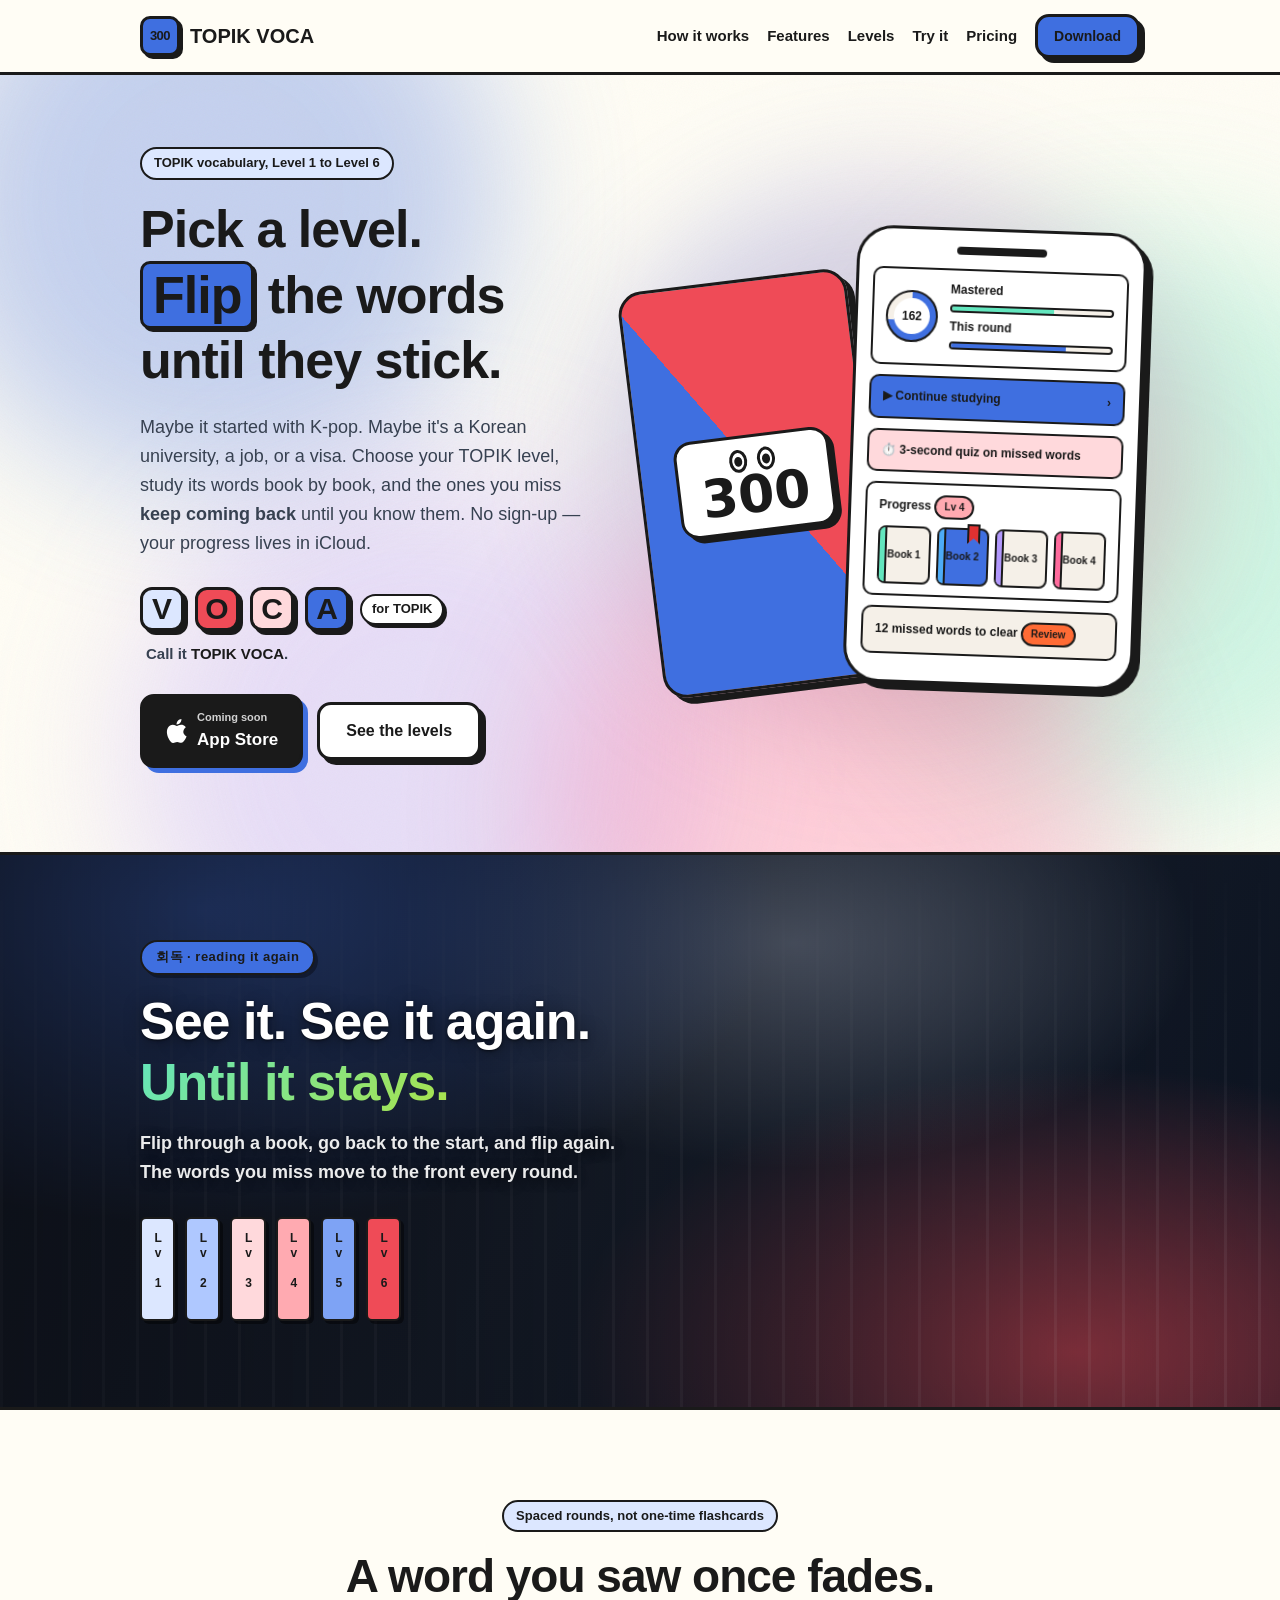
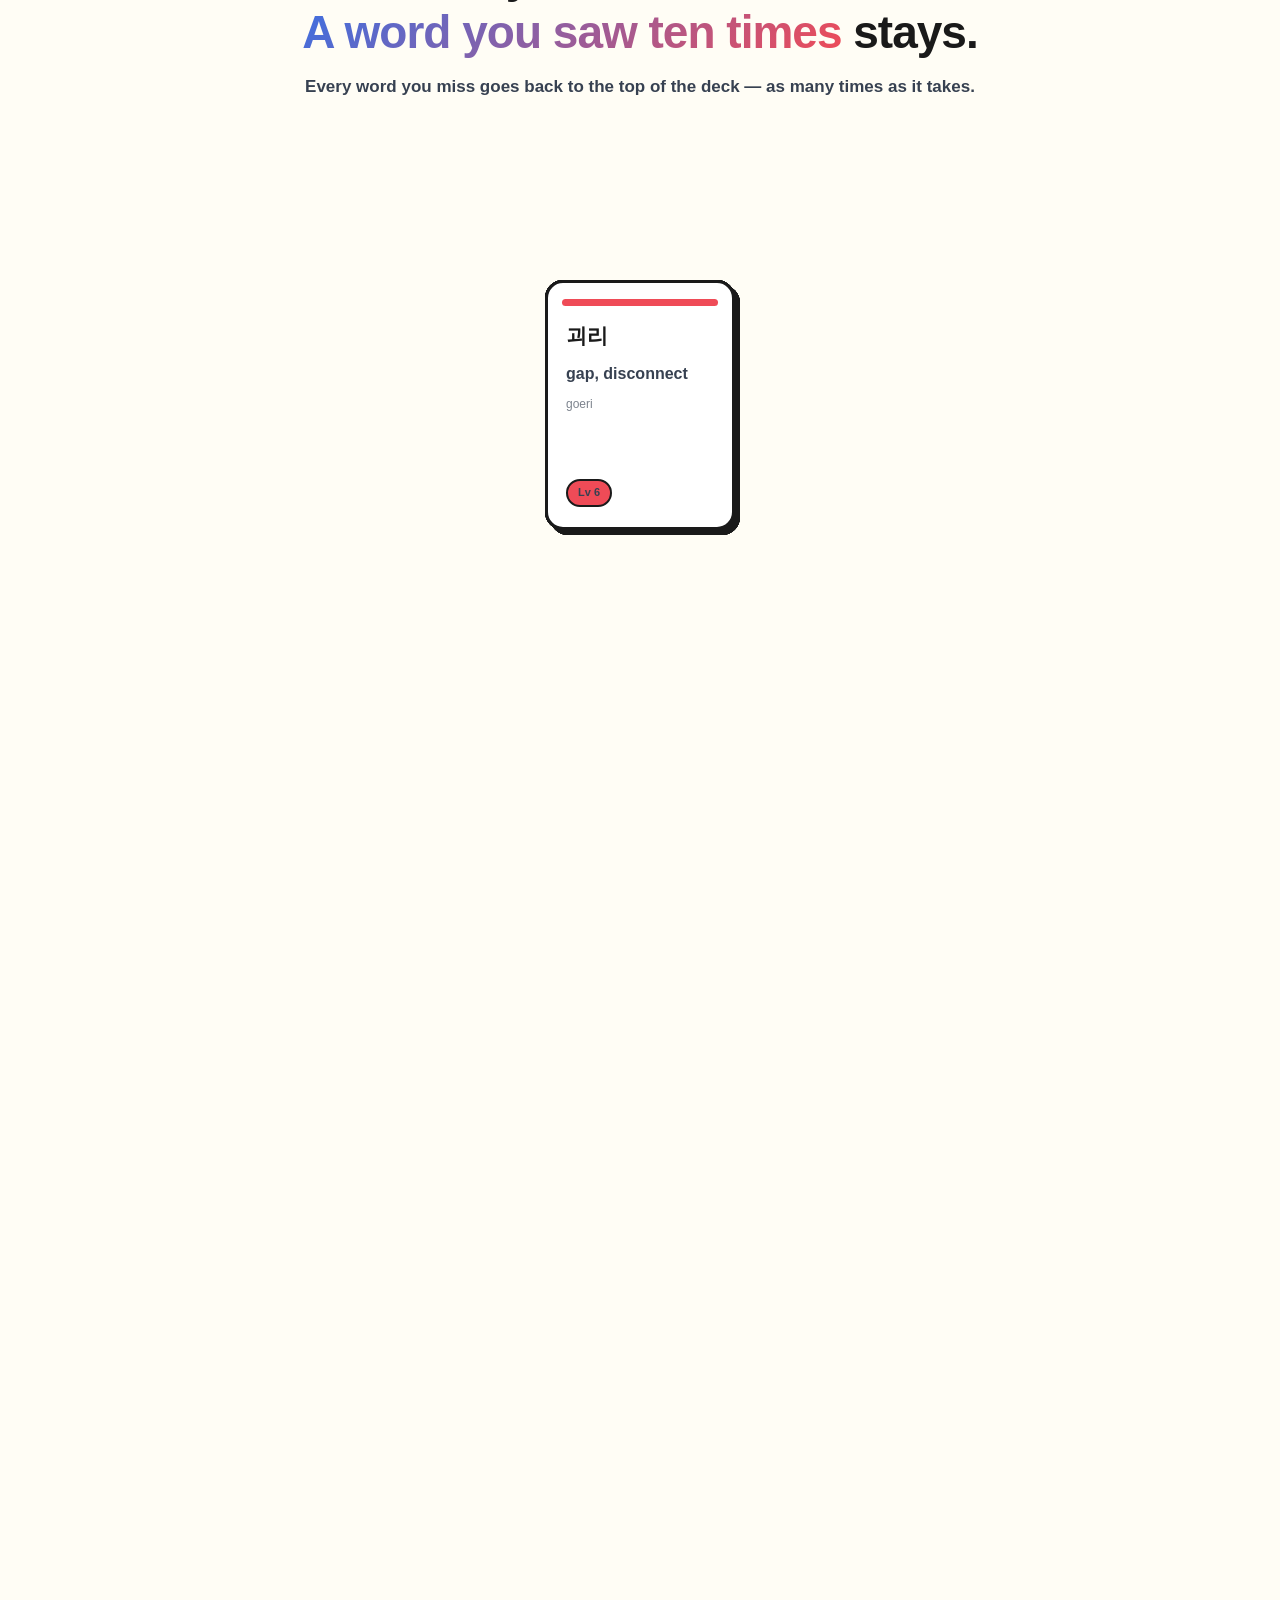
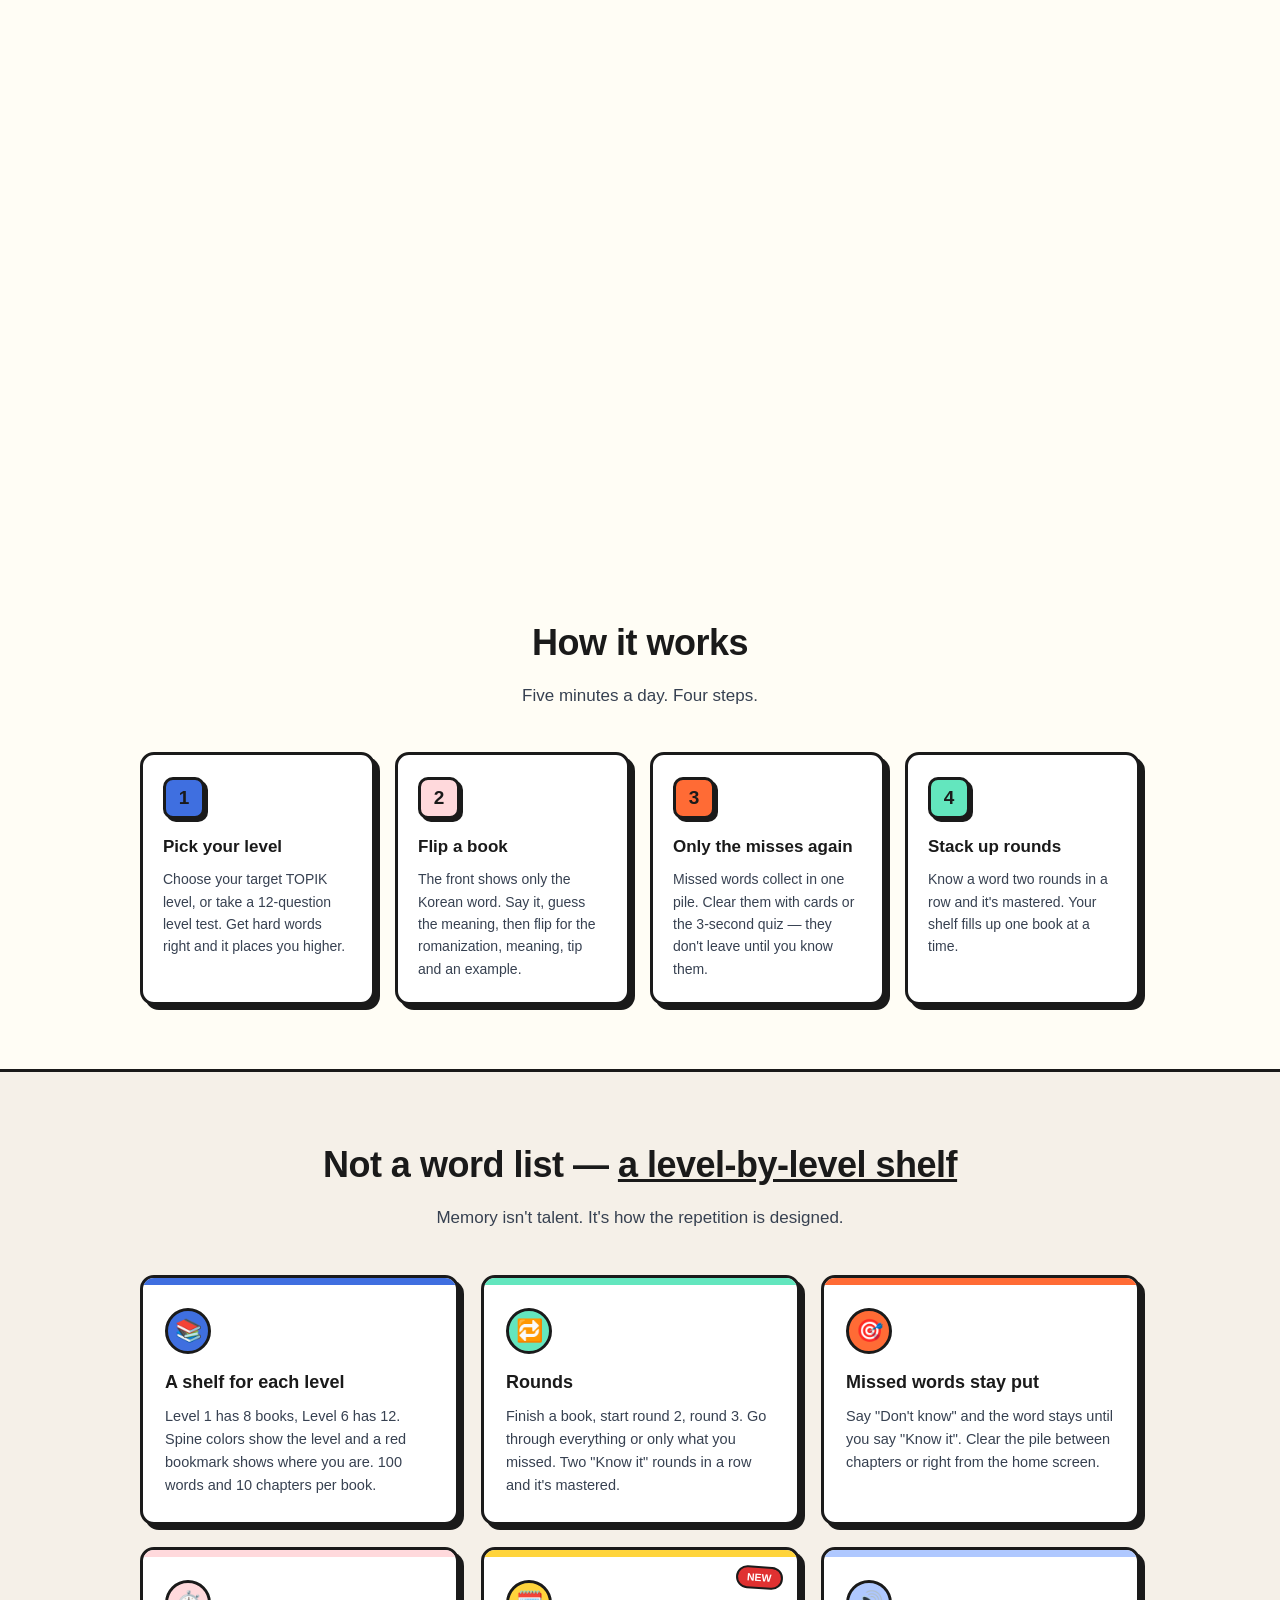
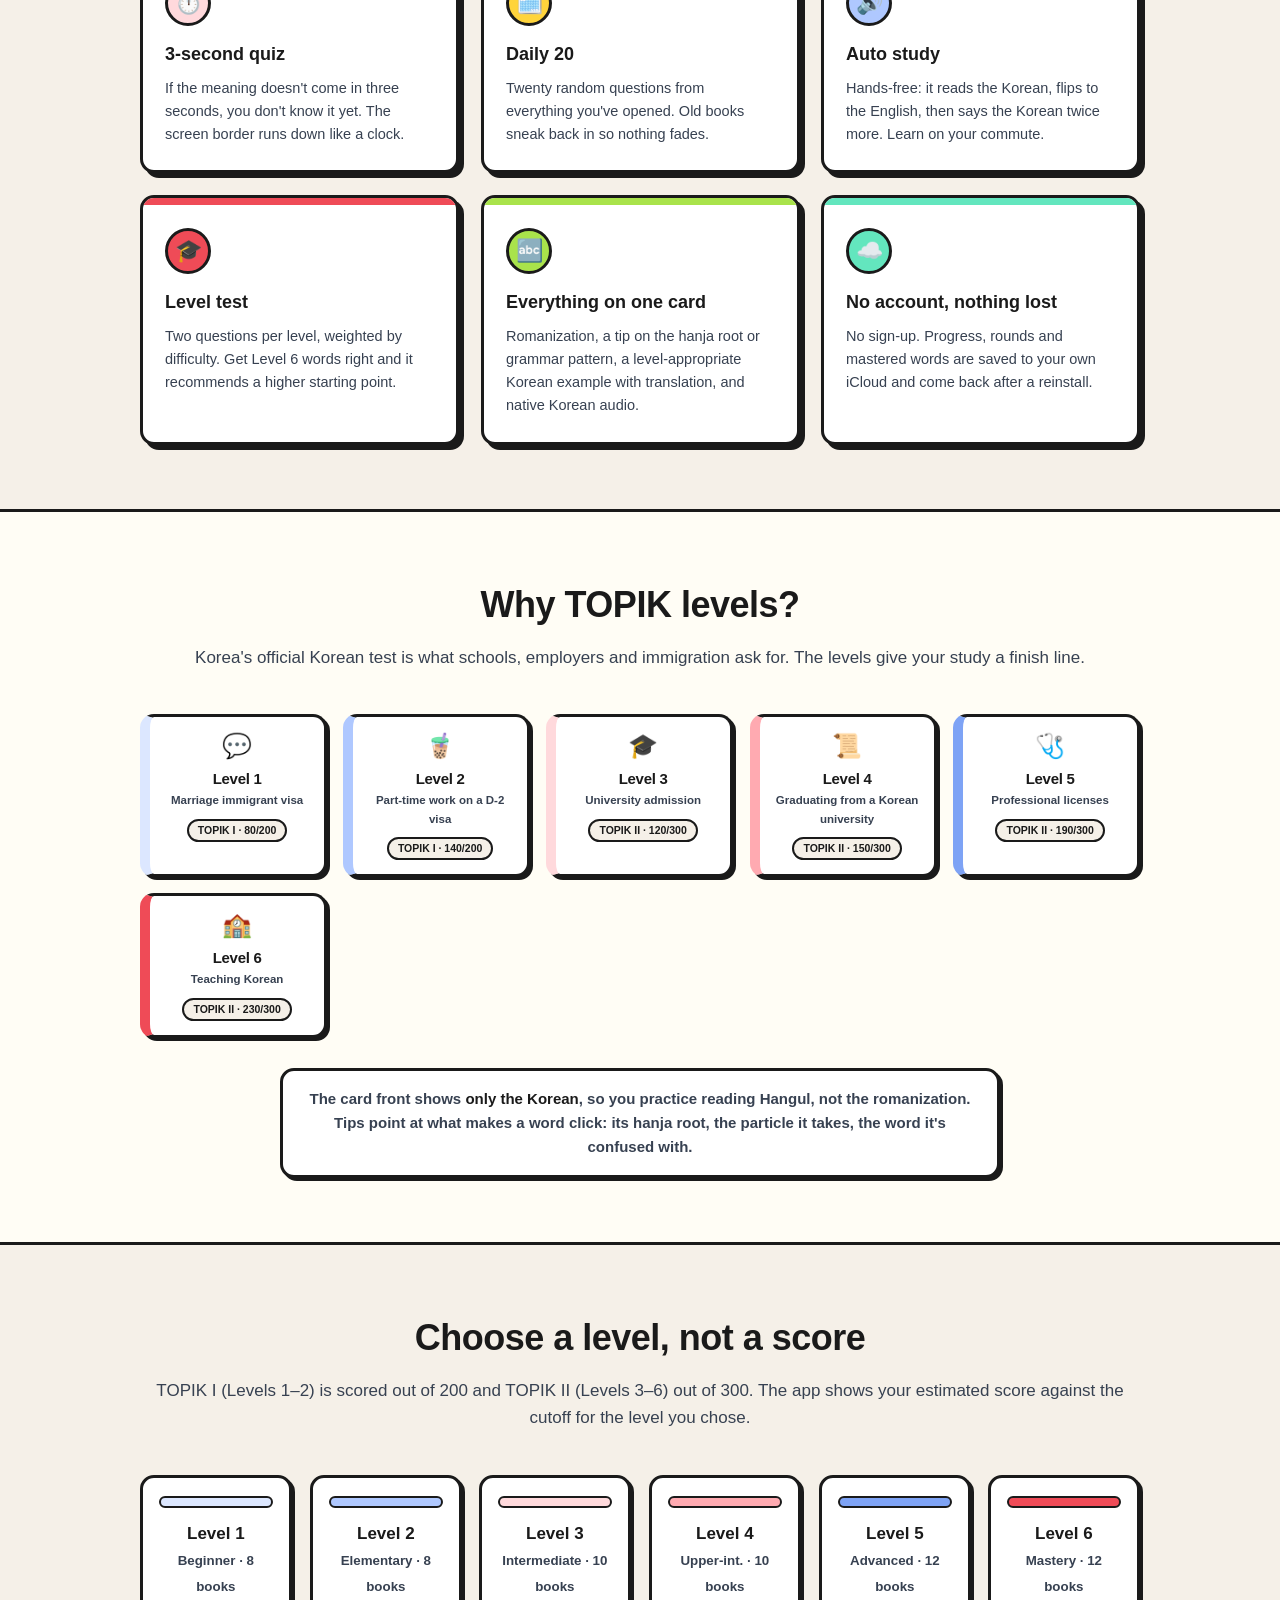
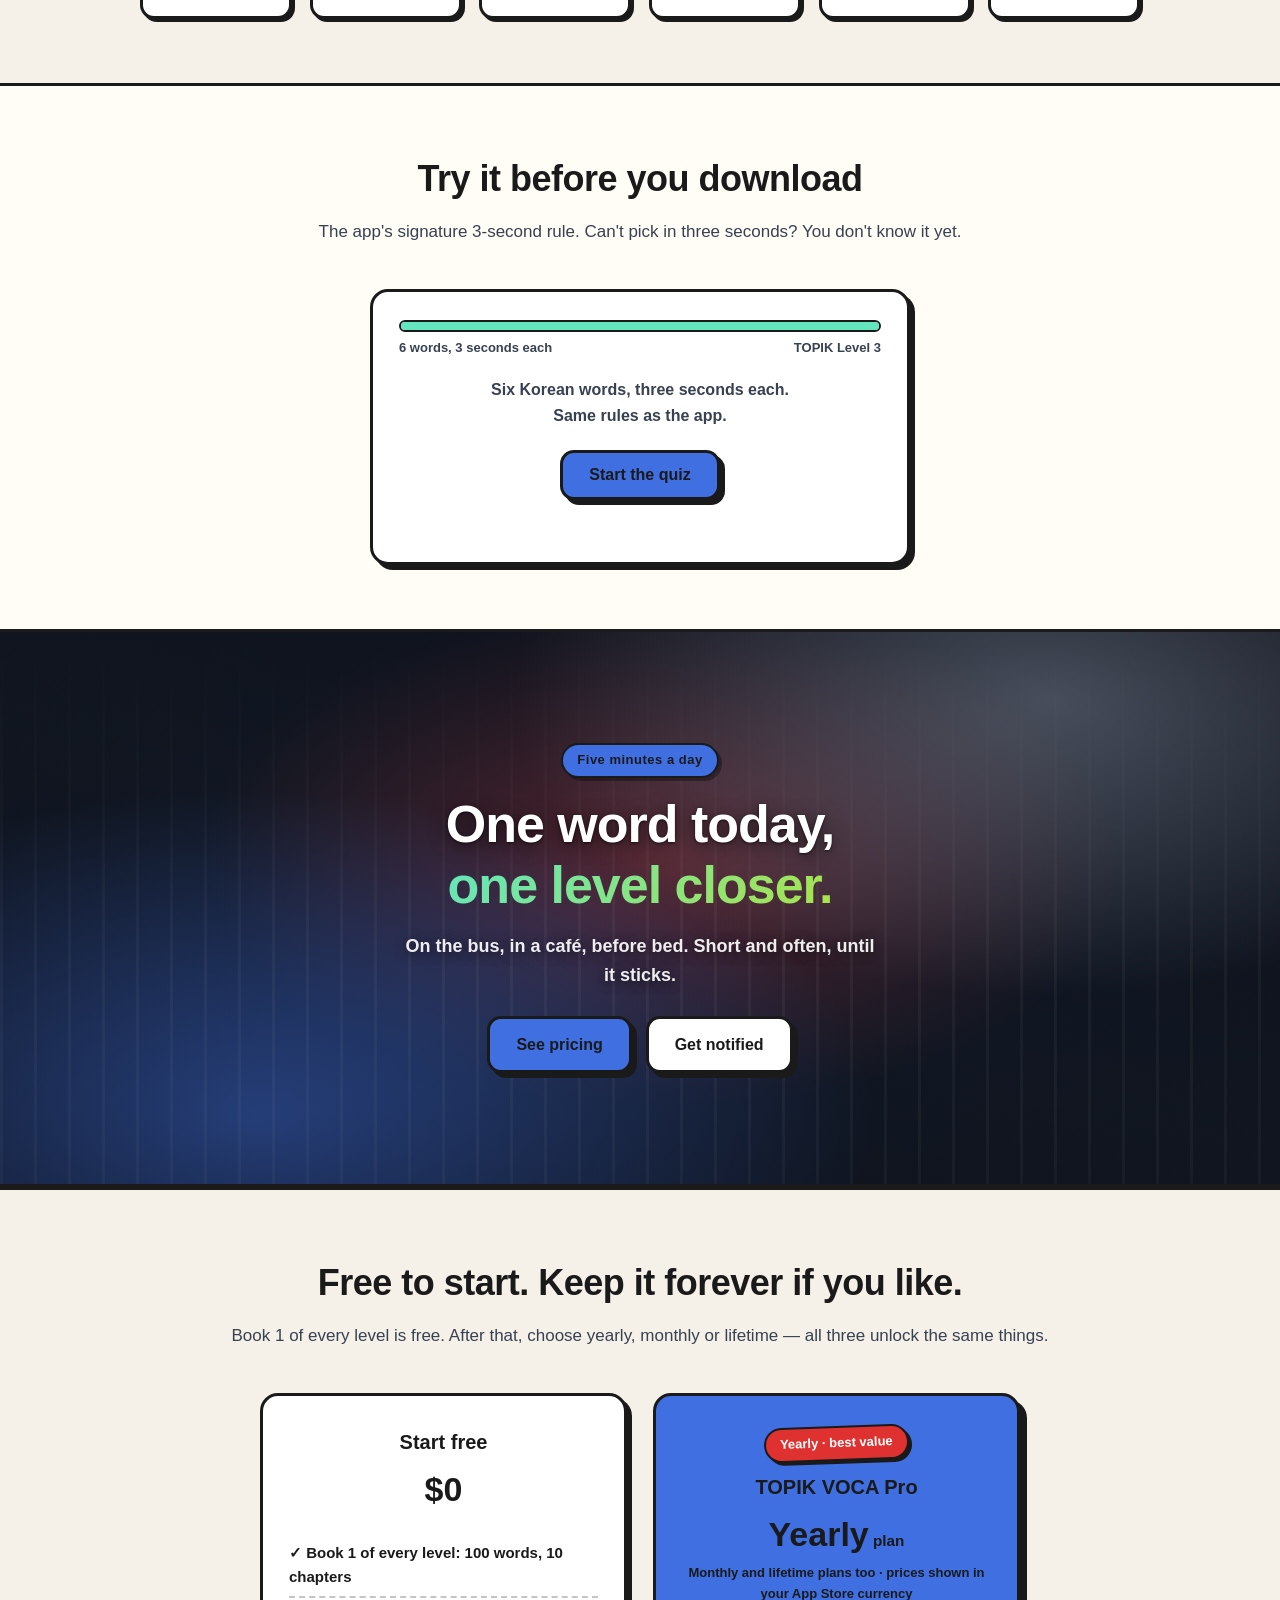
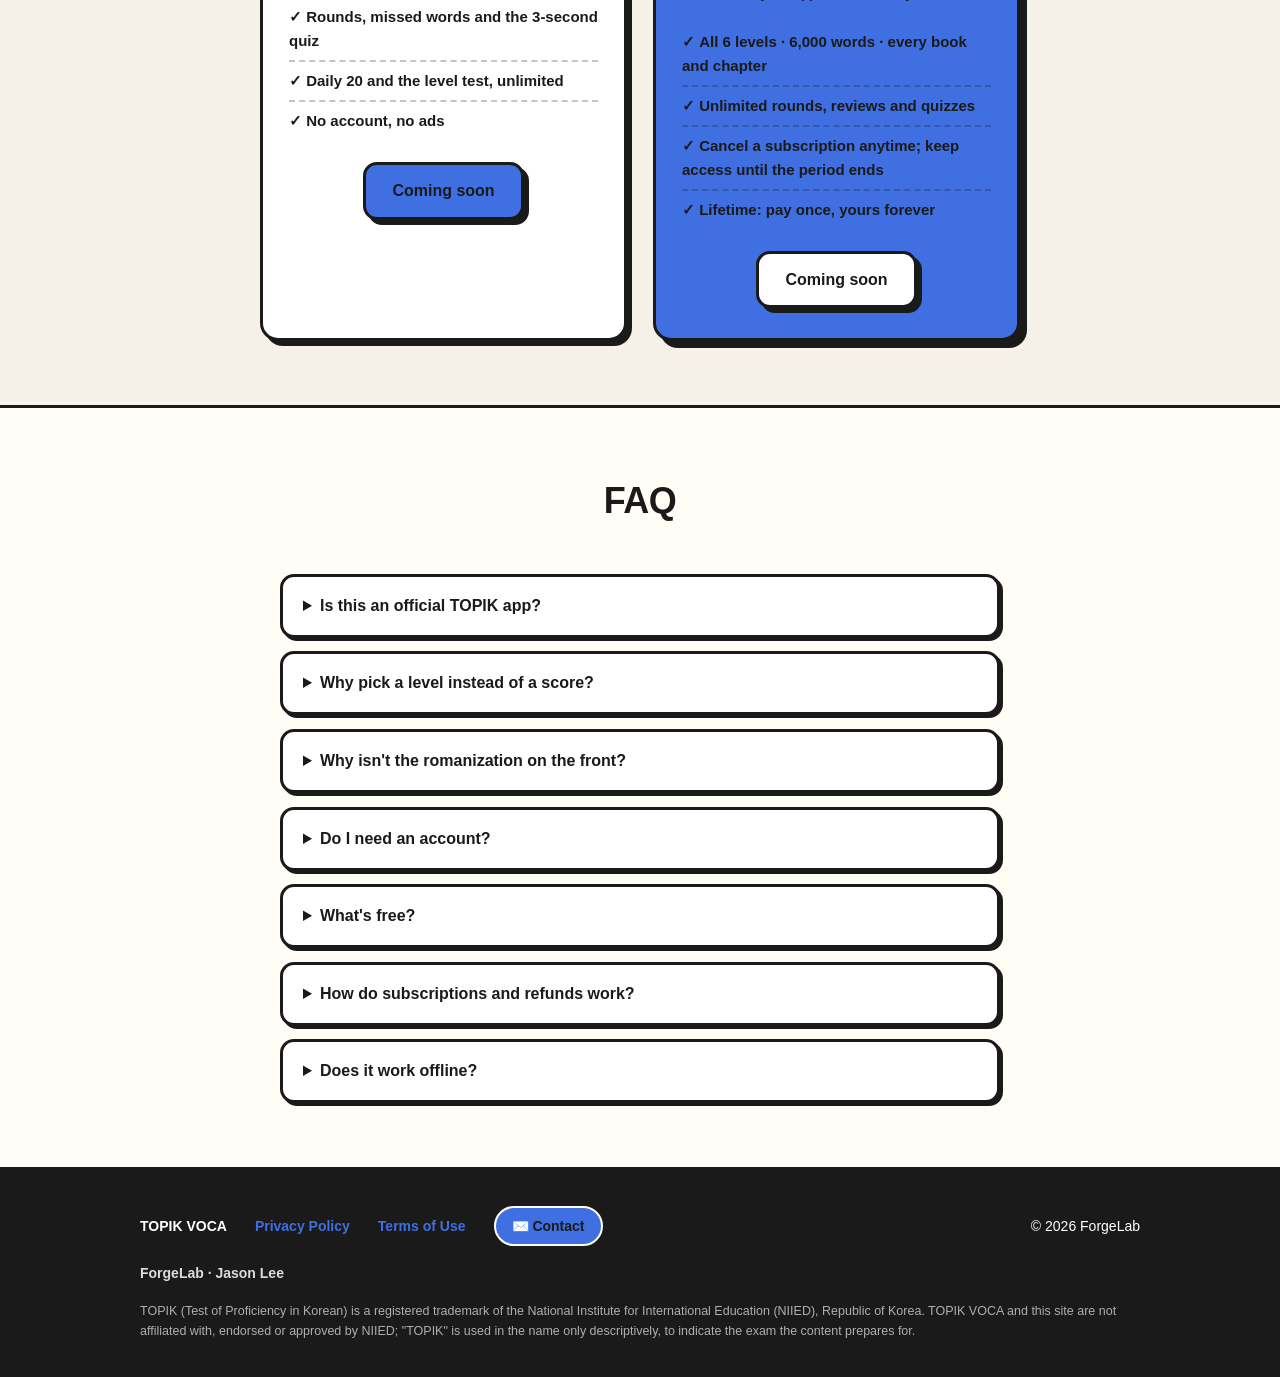
==== commit e2dbaa39: "Rename SamGongGong to TOPIK VOCA; fix hero overflow on phones; terms describe TOPIK levels Co-Author" ====
--- a/docs/index.html
+++ b/docs/index.html
@@ -3,9 +3,9 @@
 <head>
 <meta charset="UTF-8" />
 <meta name="viewport" content="width=device-width, initial-scale=1.0" />
-<title>SamGongGong — TOPIK Korean vocabulary, one round at a time</title>
-<meta name="description" content="SamGongGong (삼공공) is a Korean vocabulary app for the TOPIK. Pick your target level from 1 to 6, flip Korean word cards, and keep only the words you miss coming back until they stick. No sign-up; progress syncs with iCloud." />
-<meta property="og:title" content="SamGongGong — TOPIK Korean vocabulary" />
+<title>TOPIK VOCA — Korean vocabulary for the TOPIK, one round at a time</title>
+<meta name="description" content="TOPIK VOCA is a Korean vocabulary app for TOPIK learners. Pick your target level from 1 to 6, flip Korean word cards, and keep only the words you miss coming back until they stick. No sign-up; progress syncs with iCloud." />
+<meta property="og:title" content="TOPIK VOCA — Korean vocabulary for the TOPIK" />
 <meta property="og:description" content="Pick a TOPIK level, flip Korean word cards, and review only the words you miss until they stick." />
 <meta property="og:type" content="website" />
 <meta property="og:url" content="https://jsonpassion.github.io/K300/" />
@@ -29,7 +29,7 @@
 <nav class="nav">
   <div class="nav-inner">
     <a class="logo" href="#">
-      <span class="logo-block">300</span> SamGongGong <span class="logo-kr" lang="ko">삼공공</span>
+      <span class="logo-block">300</span> TOPIK VOCA
     </a>
     <div class="nav-links">
       <a href="#how">How it works</a>
@@ -52,13 +52,13 @@
       Choose your TOPIK level, study its words book by book, and the ones you miss
       <strong>keep coming back</strong> until you know them. No sign-up — your progress lives in iCloud.
     </p>
-    <div class="kr-brand" aria-label="VOCA for TOPIK, SamGongGong">
+    <div class="kr-brand" aria-label="TOPIK VOCA">
       <span class="kk" style="background: #DCE7FF;">V</span>
       <span class="kk" style="background: #EF4B57;">O</span>
       <span class="kk" style="background: #FFD9DC;">C</span>
       <span class="kk" style="background: #3F6FE0;">A</span>
       <span class="kk-for">for TOPIK</span>
-      <span class="kr-brand-label">300 points to aim for, <strong lang="ko">삼공공!</strong></span>
+      <span class="kr-brand-label">Call it <strong>TOPIK VOCA</strong>.</span>
     </div>
     <div class="hero-ctas">
       <span class="store-badge soon" aria-label="Coming soon to the App Store">
@@ -314,7 +314,7 @@
       </div>
       <div class="price-card hot">
         <span class="sale-badge">Yearly · best value</span>
-        <h3>SamGongGong Pro</h3>
+        <h3>TOPIK VOCA Pro</h3>
         <div class="price">Yearly<span style="font-size:0.45em; font-weight:800;"> plan</span></div>
         <div class="price-note">Monthly and lifetime plans too · prices shown in your App Store currency</div>
         <ul>
@@ -335,7 +335,7 @@
     <div class="sec-head"><h2>FAQ</h2></div>
     <div class="faq">
       <details><summary>Is this an official TOPIK app?</summary>
-        <p>No. SamGongGong is an independent study tool made by ForgeLab. It is not affiliated with, endorsed or approved by the National Institute for International Education (NIIED), which administers TOPIK. The test name is used only to describe what the app helps you prepare for. All content is original and contains no real test questions.</p></details>
+        <p>No. TOPIK VOCA is an independent study tool made by ForgeLab. TOPIK is a registered trademark of the National Institute for International Education (NIIED), which administers the test, and this app is not affiliated with, endorsed or approved by NIIED. "TOPIK" appears in the app's name only descriptively, to indicate the exam the content prepares for. All content is original and contains no real test questions.</p></details>
       <details><summary>Why pick a level instead of a score?</summary>
         <p>TOPIK doesn't give one number on one scale: TOPIK I (Levels 1–2) is scored out of 200 and TOPIK II (Levels 3–6) out of 300, and each level has its own cutoff. So the app lets you choose the level you're aiming for and tracks your estimated score against that level's cutoff. You can switch levels anytime; progress is saved per level.</p></details>
       <details><summary>Why isn't the romanization on the front?</summary>
@@ -355,13 +355,13 @@
 <!-- ======================= FOOTER ======================= -->
 <footer>
   <div class="wrap">
-    <span style="font-weight: 900;">SamGongGong <span lang="ko">삼공공</span></span>
+    <span style="font-weight: 900;">TOPIK VOCA</span>
     <a href="privacy.html">Privacy Policy</a>
     <a href="terms.html">Terms of Use</a>
-    <a class="contact-btn" href="mailto:forgelab.aitech@gmail.com?subject=%5BSamGongGong%5D%20Support">✉️ Contact</a>
+    <a class="contact-btn" href="mailto:forgelab.aitech@gmail.com?subject=%5BTOPIK%20VOCA%5D%20Support">✉️ Contact</a>
     <span style="margin-left:auto;">© 2026 ForgeLab</span>
     <span class="biz">ForgeLab · Jason Lee</span>
-    <span class="ets">TOPIK (Test of Proficiency in Korean) is administered by the National Institute for International Education (NIIED), Republic of Korea. This app and site are not affiliated with, endorsed or approved by NIIED; the name is used only to describe the product's purpose.</span>
+    <span class="ets">TOPIK (Test of Proficiency in Korean) is a registered trademark of the National Institute for International Education (NIIED), Republic of Korea. TOPIK VOCA and this site are not affiliated with, endorsed or approved by NIIED; "TOPIK" is used in the name only descriptively, to indicate the exam the content prepares for.</span>
   </div>
 </footer>
 
--- a/docs/styles.css
+++ b/docs/styles.css
@@ -129,6 +129,7 @@
   font-size: 20px;
   text-decoration: none;
   color: var(--ink);
+  white-space: nowrap;
 }
 .logo-block {
   display: grid;
@@ -154,8 +155,8 @@
   box-shadow: 2px 2px 0 var(--ink);
 }
 
-/* 120 = 육공공 = ㅇㅇㄱ — Korean nickname brand strip (hero) */
-.kr-brand { display: flex; align-items: center; gap: 11px; margin: 18px 0 28px; }
+/* VOCA tile strip + "for TOPIK" pill — mirrors the app icon (hero) */
+.kr-brand { display: flex; flex-wrap: wrap; align-items: center; gap: 11px; margin: 18px 0 28px; }
 .kk {
   display: grid;
   place-items: center;
@@ -199,7 +200,7 @@
   grid-template-columns: 1.15fr 0.85fr;
   gap: 48px;
   align-items: center;
-  padding: 72px 0 84px;
+  padding: 72px 20px 84px;   /* keep .wrap's side gutters — the hero sets its own padding */
 }
 .hero h1 {
   font-size: clamp(34px, 5vw, 52px);
@@ -895,7 +896,7 @@
 /* ---------- Responsive ---------- */
 
 @media (max-width: 860px) {
-  .hero { grid-template-columns: 1fr; text-align: center; padding: 48px 0 60px; }
+  .hero { grid-template-columns: minmax(0, 1fr); text-align: center; padding: 48px 20px 60px; }
   .hero p.sub { margin-left: auto; margin-right: auto; }
   .hero-ctas { justify-content: center; }
   .kr-brand { justify-content: center; }
@@ -973,7 +974,7 @@
 
 /* ---- Hero visual: glow behind the phone + gentle float ---- */
 .hero-visual { position: relative; display: flex; align-items: center; justify-content: center; }
-.hero-visual .phone { position: relative; z-index: 1; }
+.hero-visual .phone { position: relative; z-index: 1; max-width: 100%; }
 .hero-visual .glow {
   position: absolute; width: 120%; height: 120%;
   background: var(--grad-brand);
@@ -1099,7 +1100,8 @@
   .reel { rotate: -7deg; translate: 0 26px; }
   .reel:hover { rotate: -7deg; translate: 0 26px; }
 }
-@media (max-width: 900px) { .reel { display: none; } }
+/* .reel-slot below sets display:grid, so match its specificity or the slot reappears on phones */
+@media (max-width: 900px) { .reel, .reel.reel-slot { display: none; } }
 
 .cinema {
   position: relative;
@@ -1239,7 +1241,7 @@
   content: ""; position: absolute; width: 8px; height: 10px; border-radius: 50%; background: var(--ink); right: 2px; bottom: 3px;
 }
 
-/* "for TEPS" — the icon's caption pill, beside the tile strip */
+/* "for TOPIK" — the icon's caption pill, beside the tile strip */
 .kk-for {
   font-weight: 900; font-size: 13px; color: var(--ink); background: #fff;
   border: 2.5px solid var(--ink); border-radius: 999px; padding: 3px 10px;
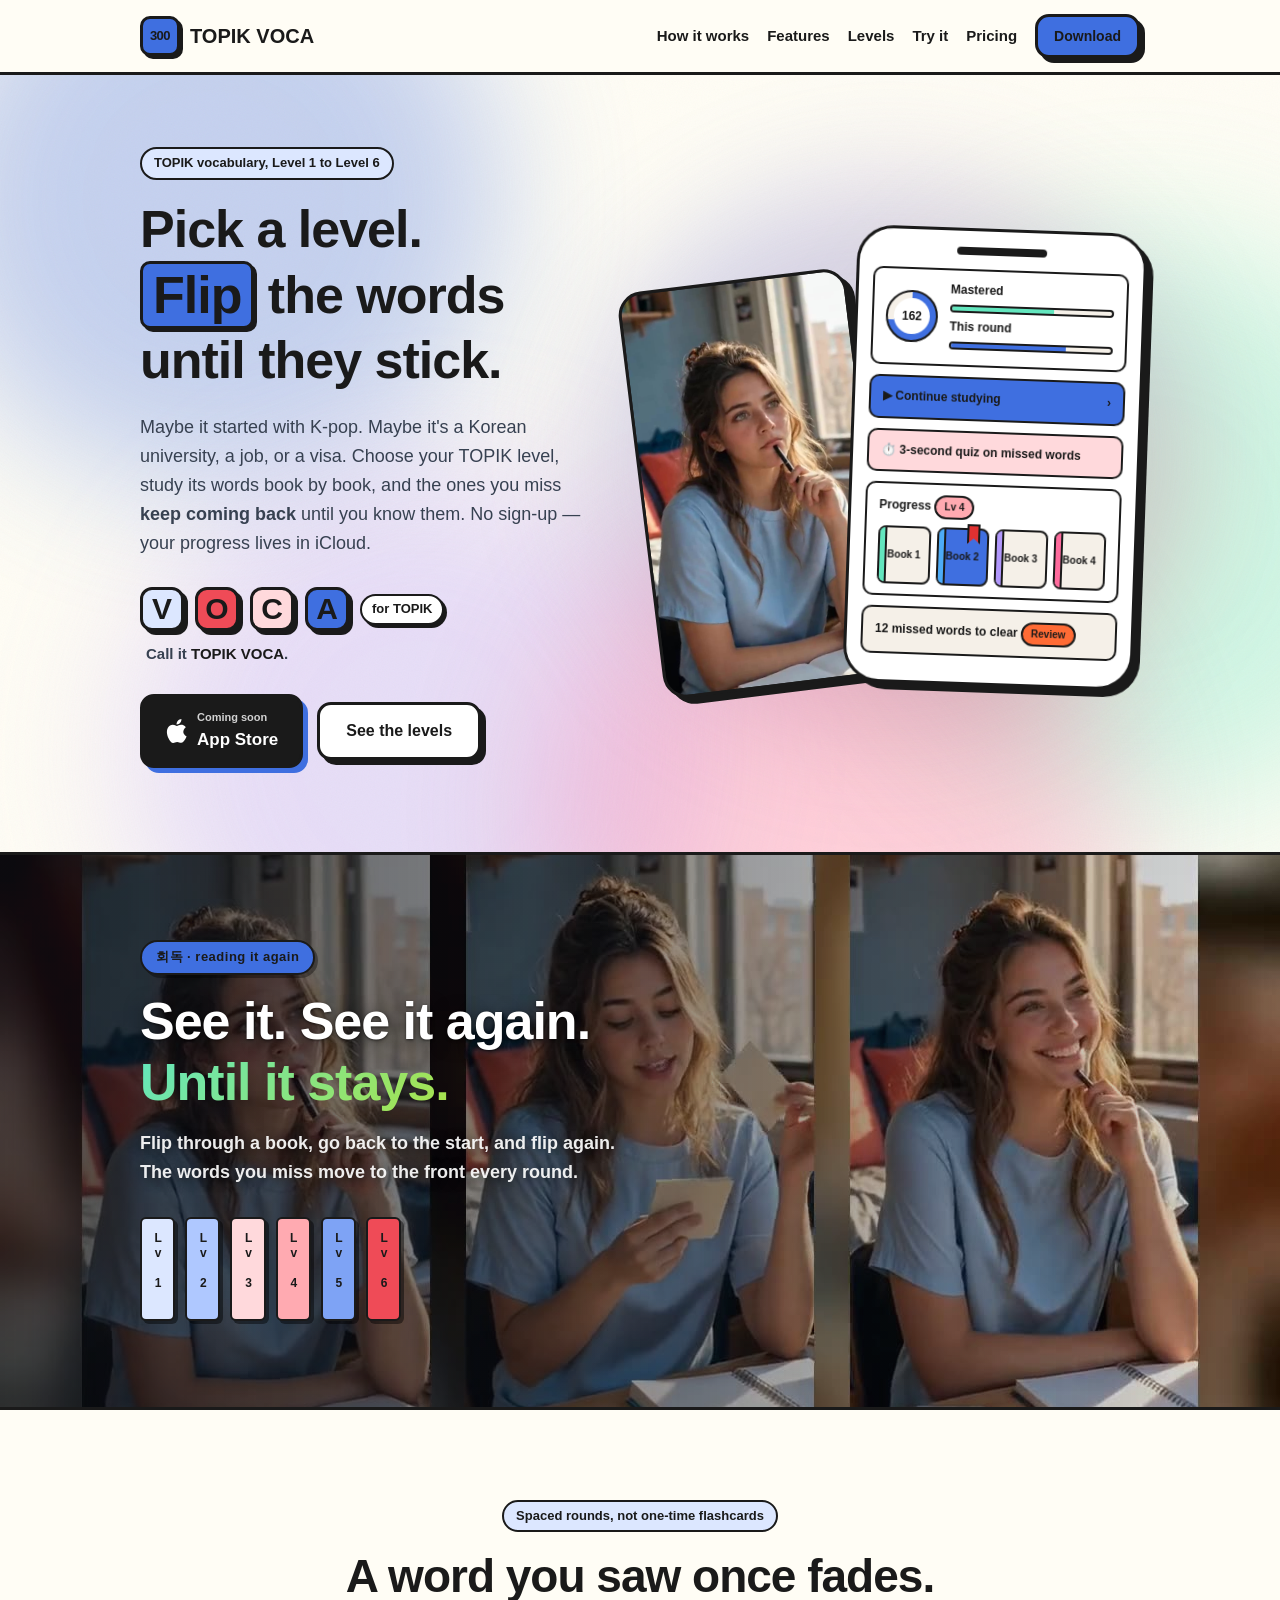
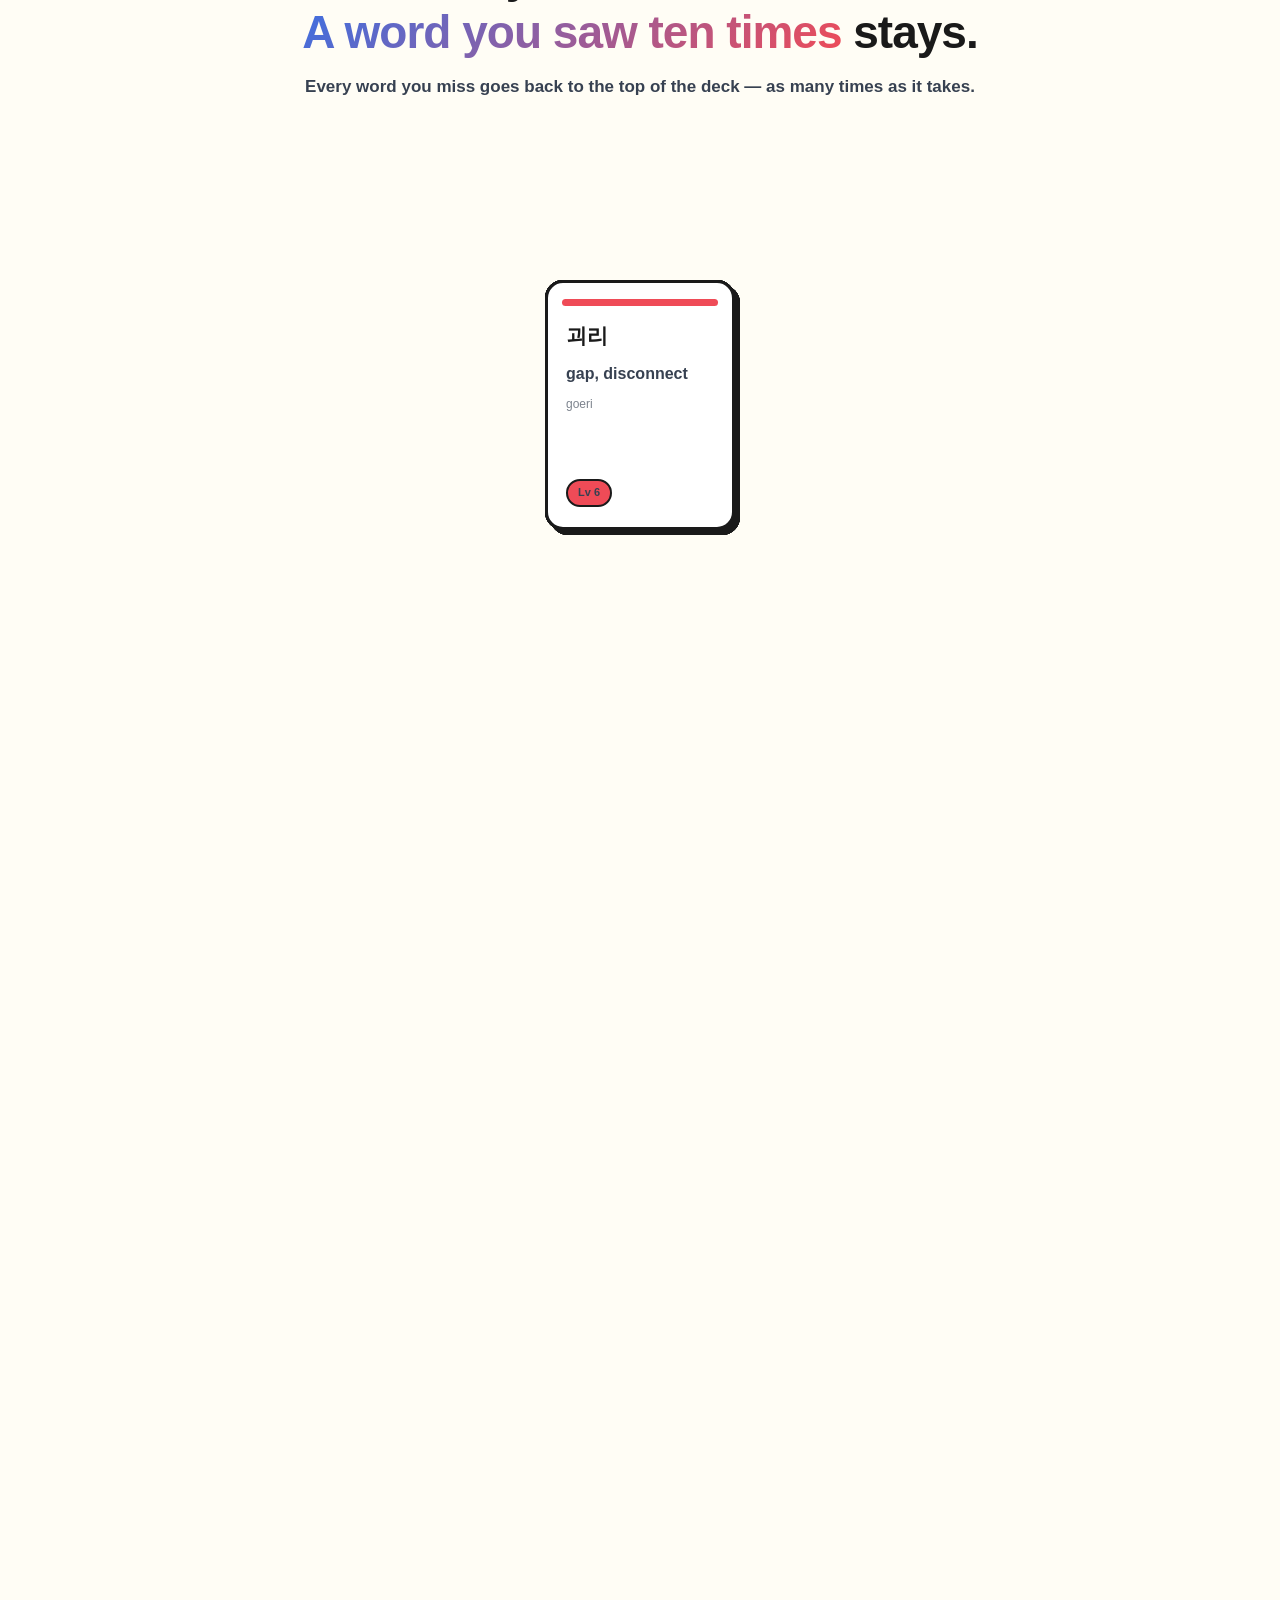
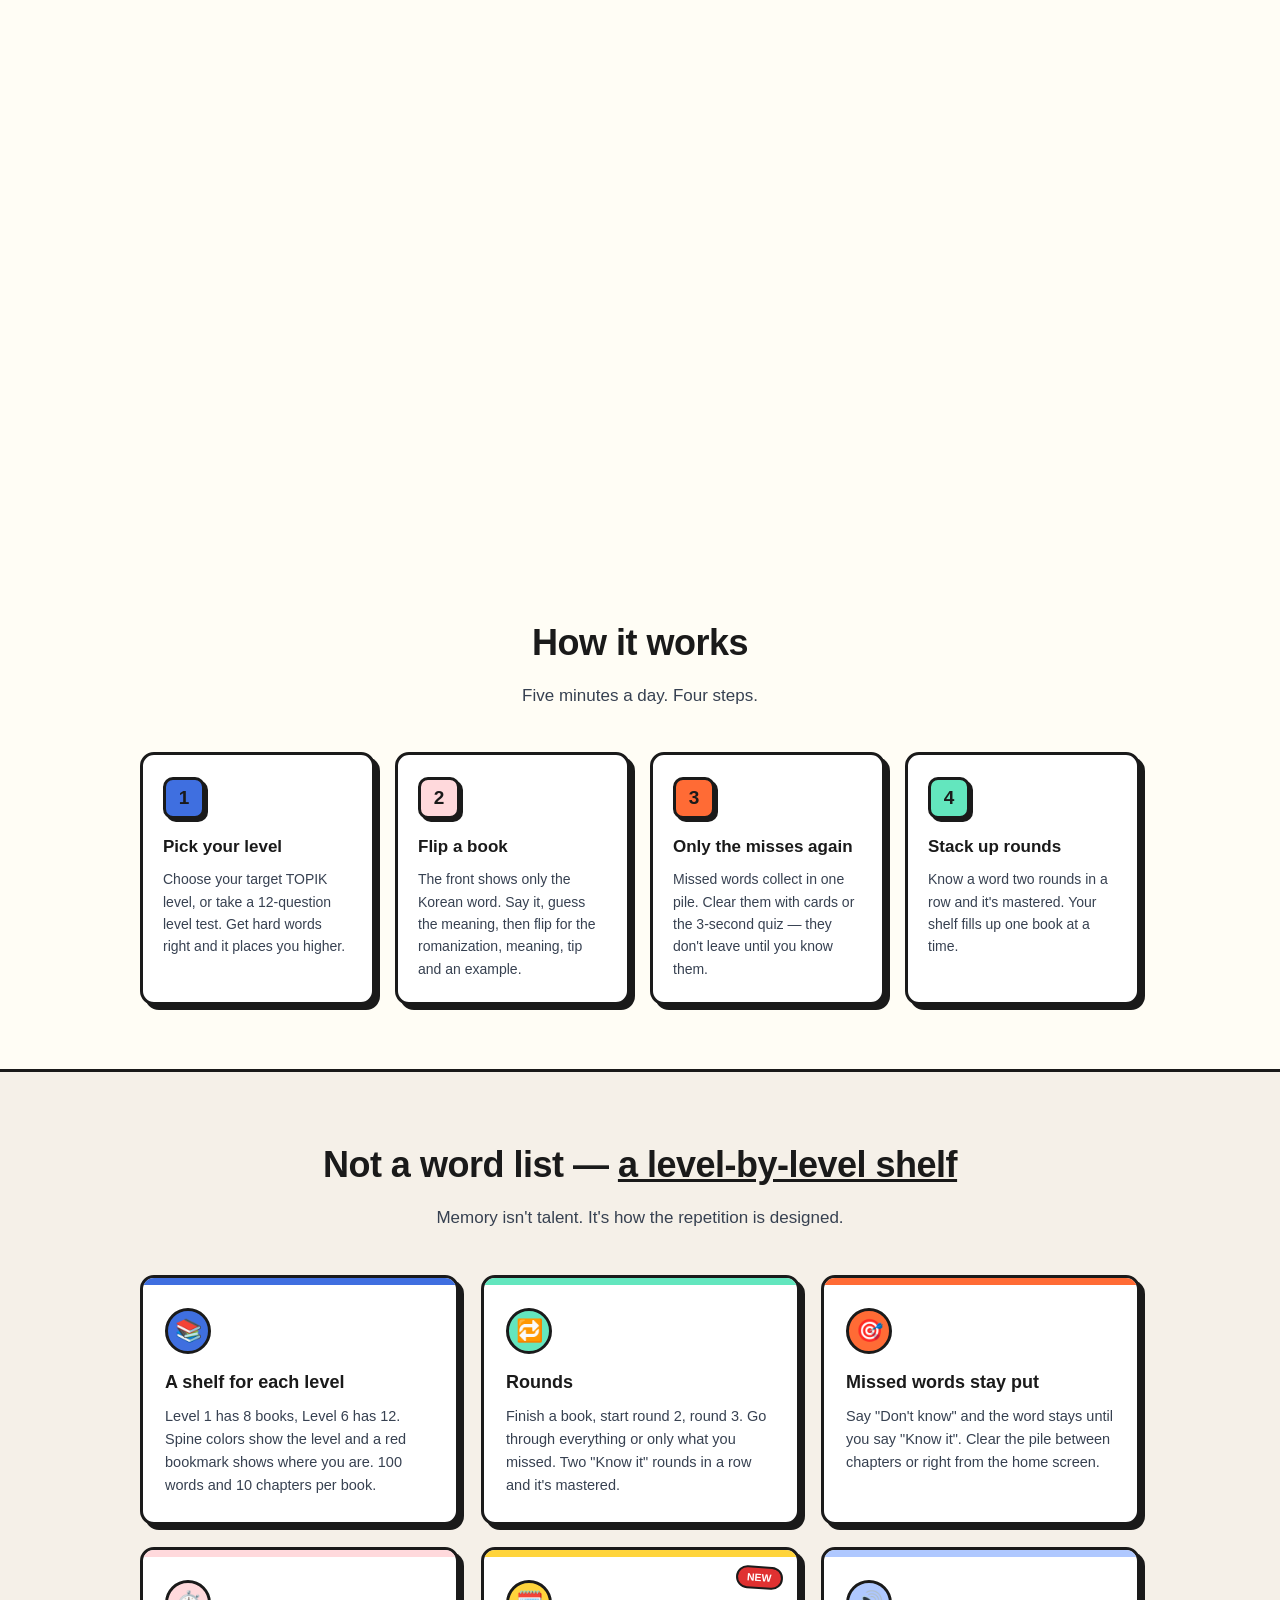
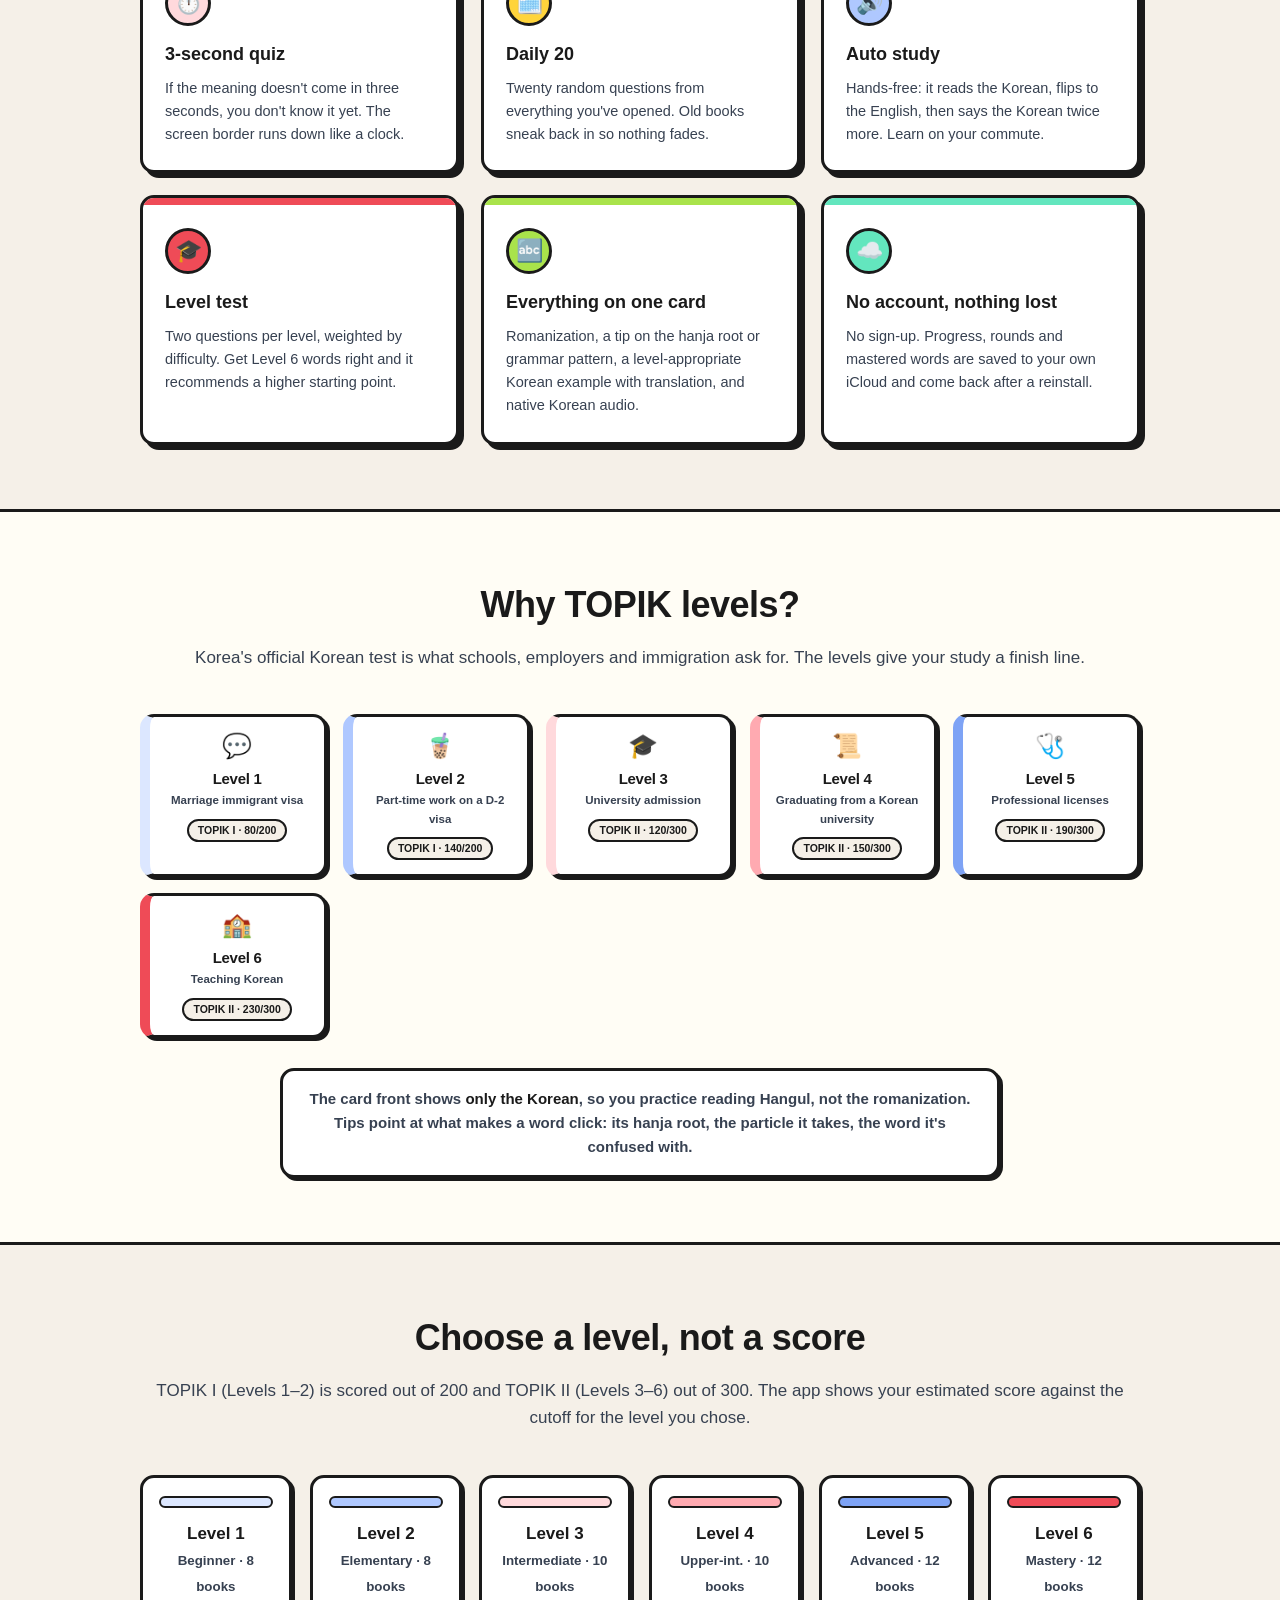
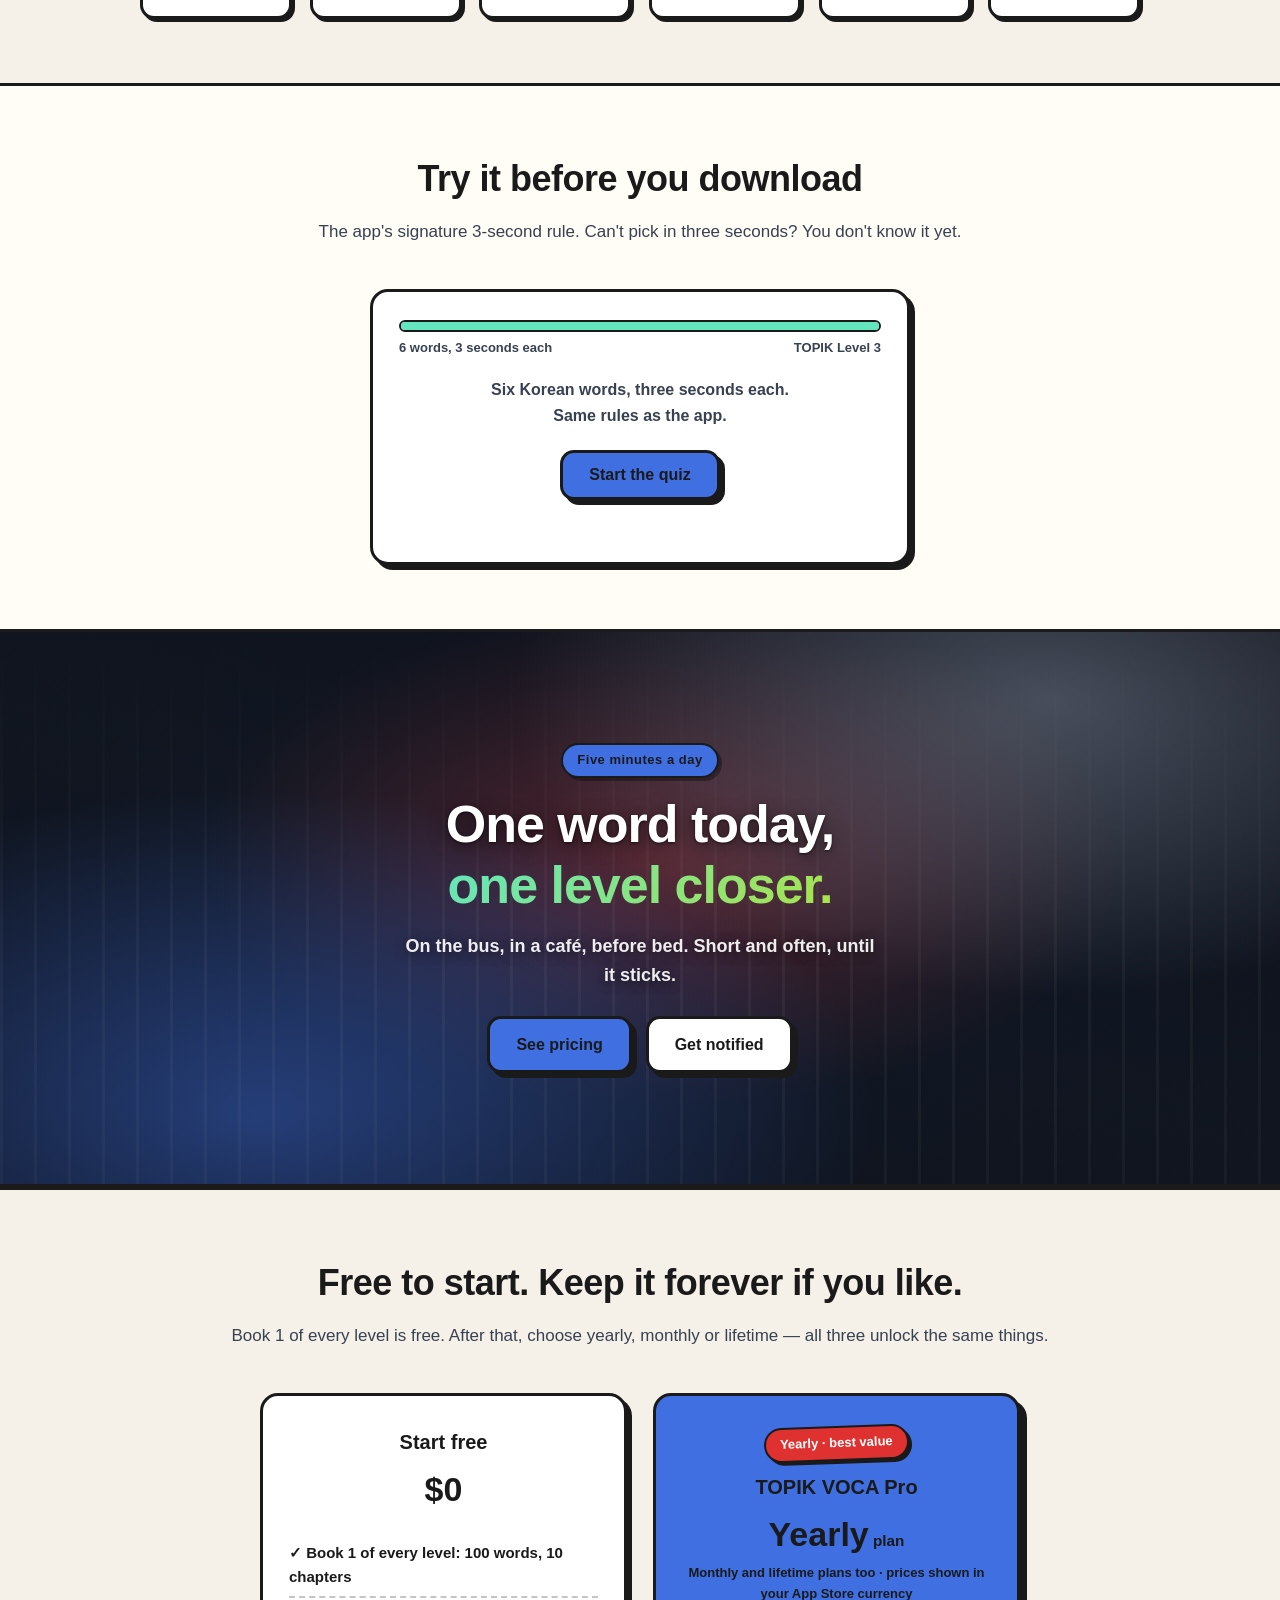
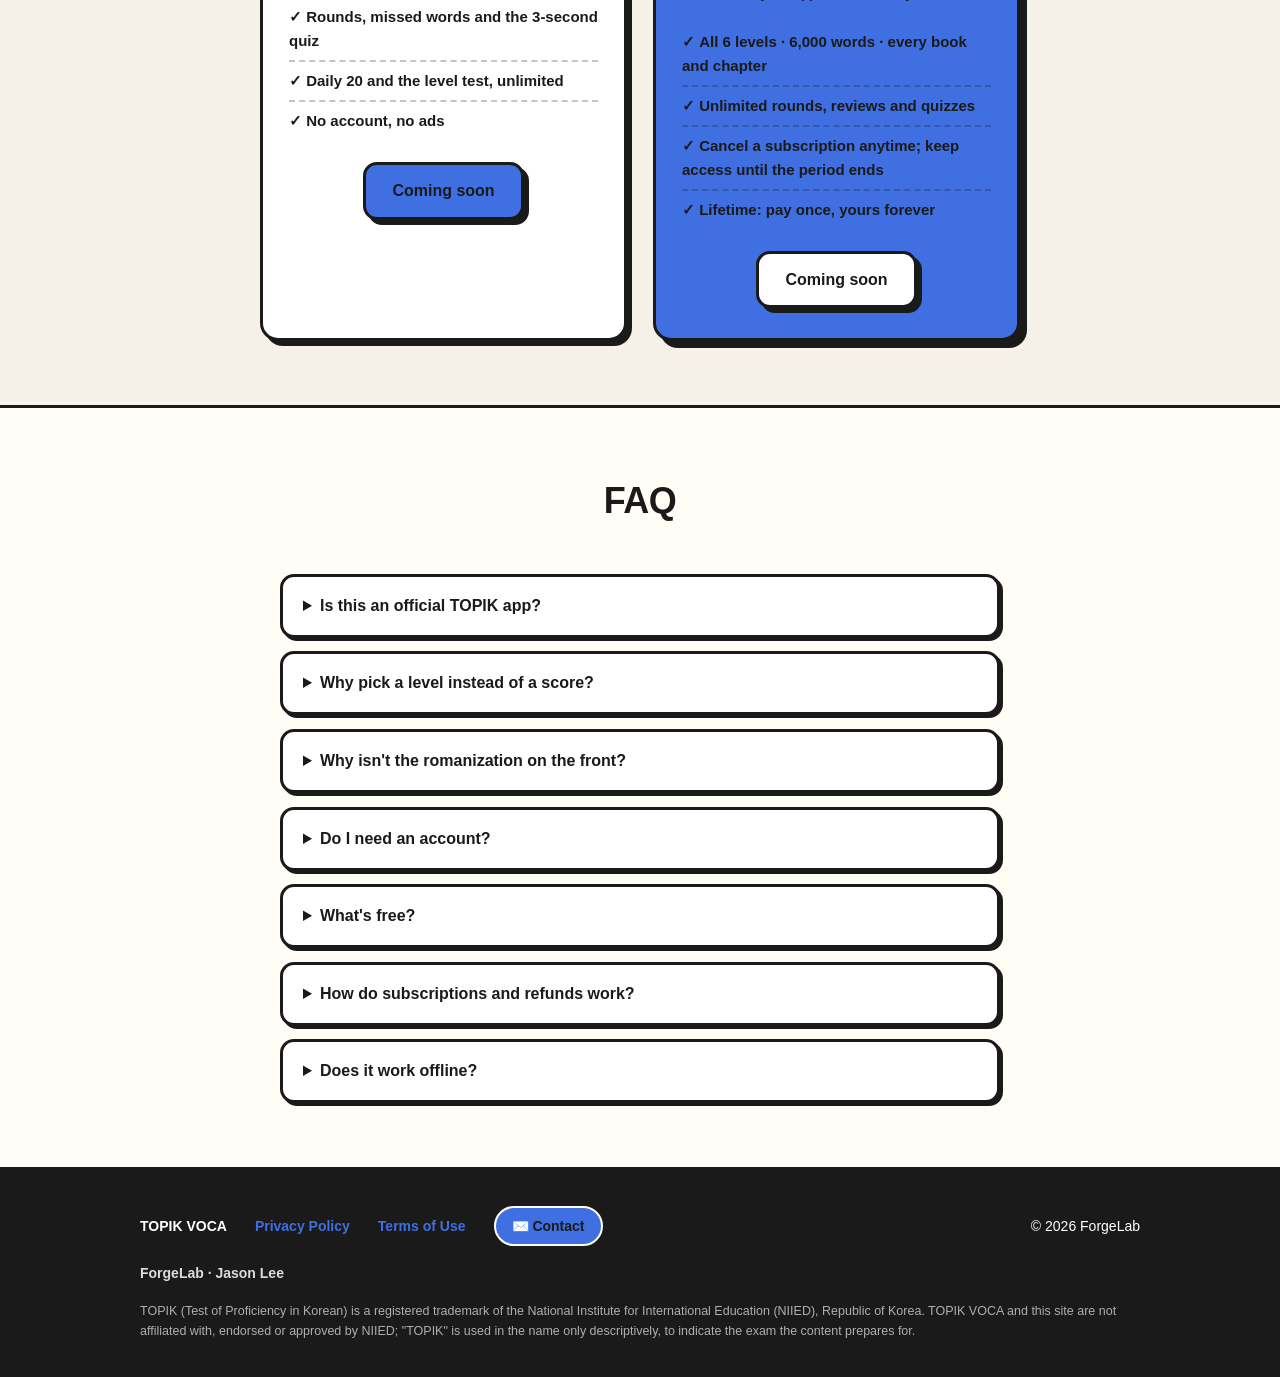
==== commit 8054814d: "Site: onboarding reel and wide film from the new TOPIK VOCA footage Co-Authored-By: Claude Opus 5 <n" ====
--- a/docs/index.html
+++ b/docs/index.html
@@ -71,9 +71,11 @@
 
   <div class="hero-visual" data-reveal="zoom">
   <div class="glow" aria-hidden="true"></div>
-  <div class="reel reel-slot" aria-hidden="true">
-    <!-- onboarding footage slot: replace with <video> once assets/video/onboarding-loop.mp4 exists -->
-    <div class="slot-card"><b>300</b><span class="slot-eyes"><i></i><i></i></span></div>
+  <div class="reel" aria-hidden="false">
+    <video autoplay muted loop playsinline preload="metadata" poster="assets/video/onboarding-loop.jpg"
+           aria-label="Blanking on yesterday's Korean words, reviewing them card by card in rounds, then smiling when they finally stick">
+      <source src="assets/video/onboarding-loop.mp4" type="video/mp4" />
+    </video>
   </div>
   <div class="phone" aria-hidden="true">
     <div class="notch"></div>
@@ -102,8 +104,9 @@
 
 <!-- ======================= STATEMENT BAND 1 ======================= -->
 <section class="cinema" id="film" aria-label="Rounds">
-  <!-- wide film slot: replace with <video> once assets/video/hero-fan.mp4 exists -->
-  <div class="cinema-art" aria-hidden="true"></div>
+  <video autoplay muted loop playsinline preload="metadata" poster="assets/video/hero-fan.jpg">
+    <source src="assets/video/hero-fan.mp4" type="video/mp4" />
+  </video>
   <div class="scrim"></div>
   <div class="cinema-inner">
     <div class="cinema-copy">
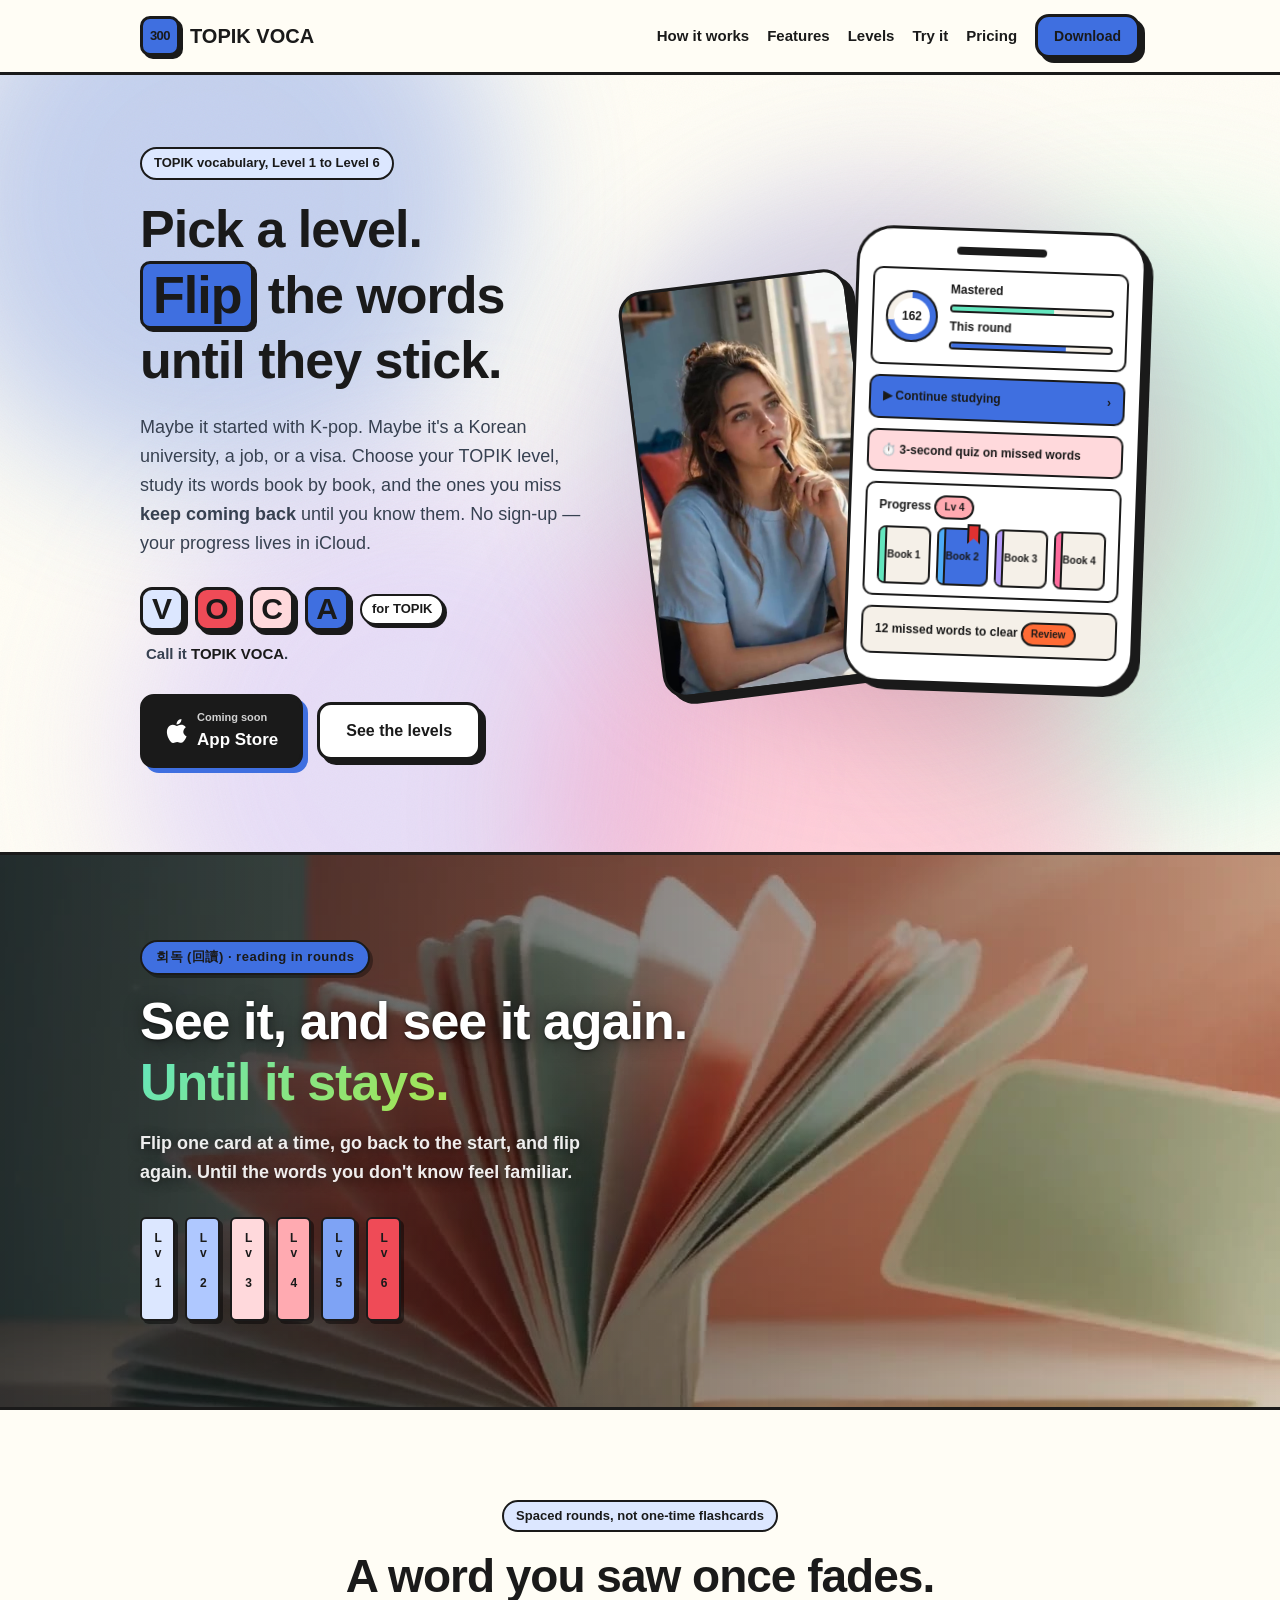
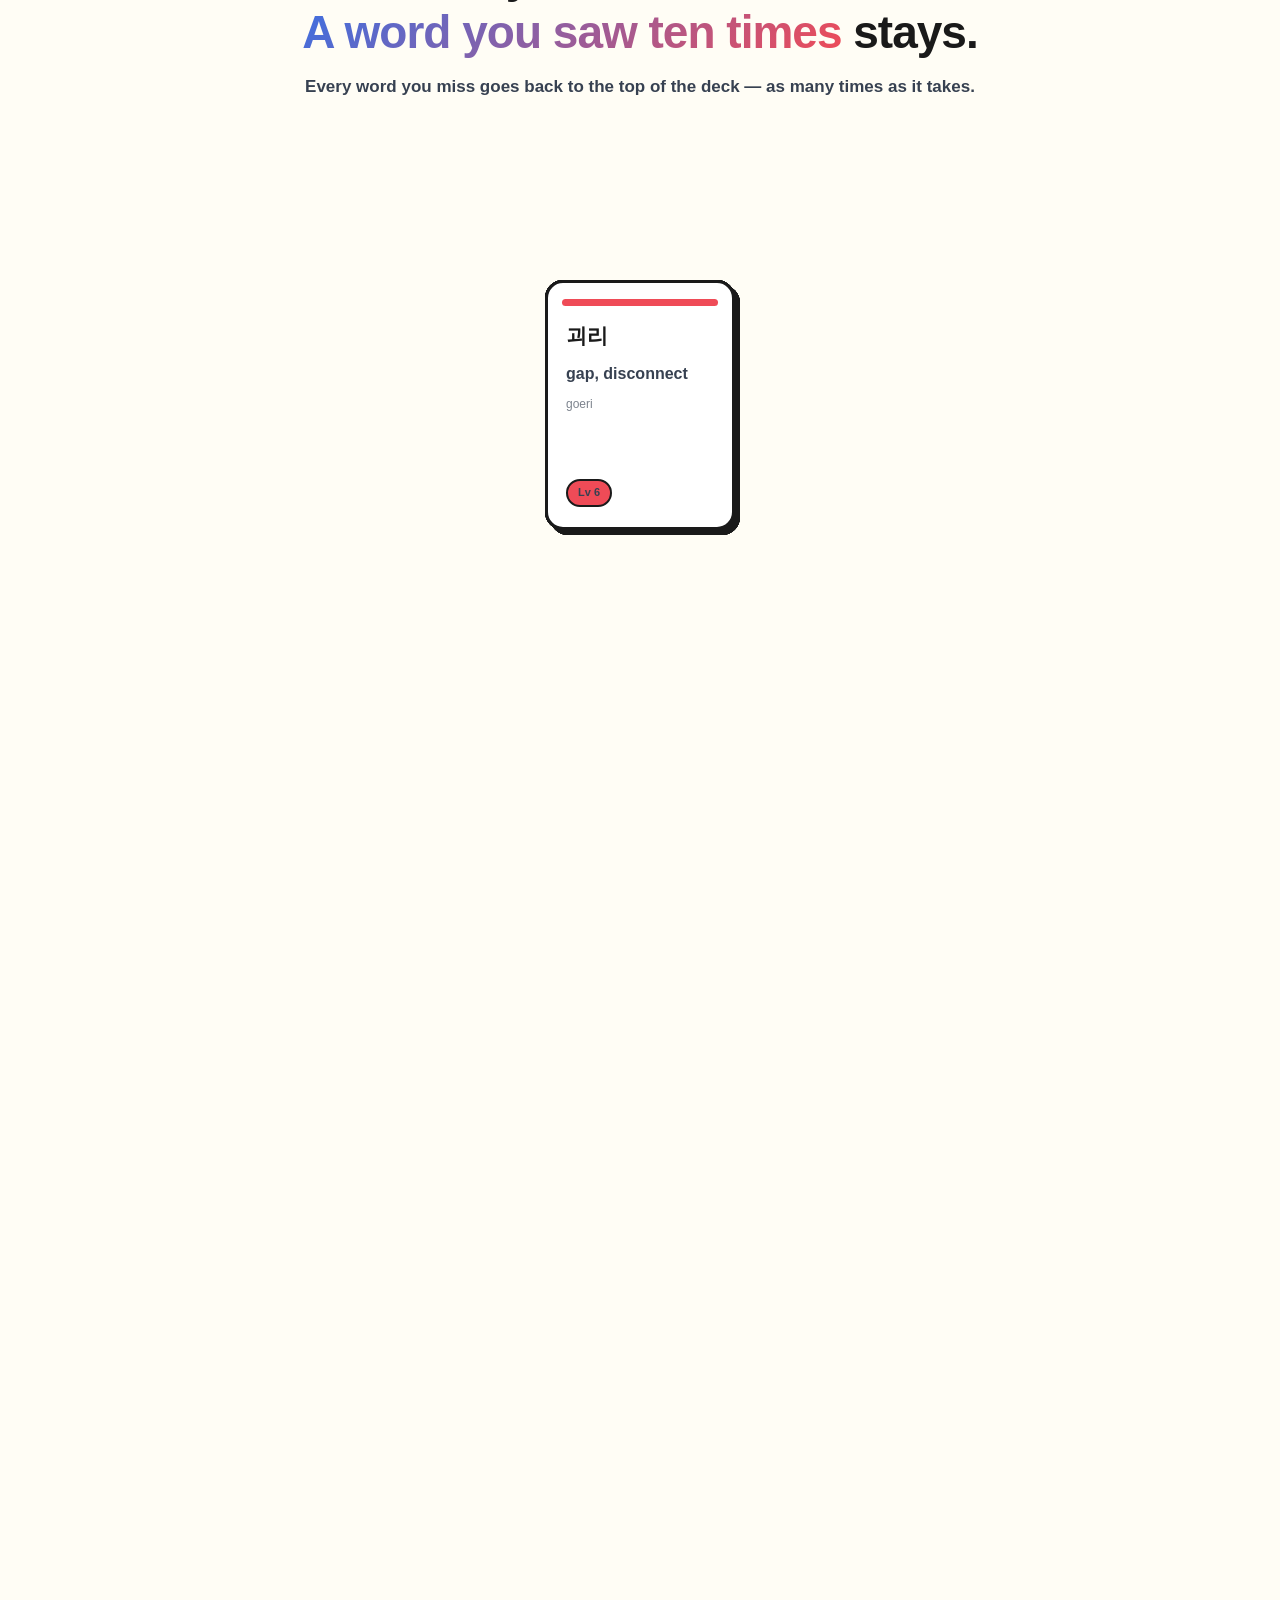
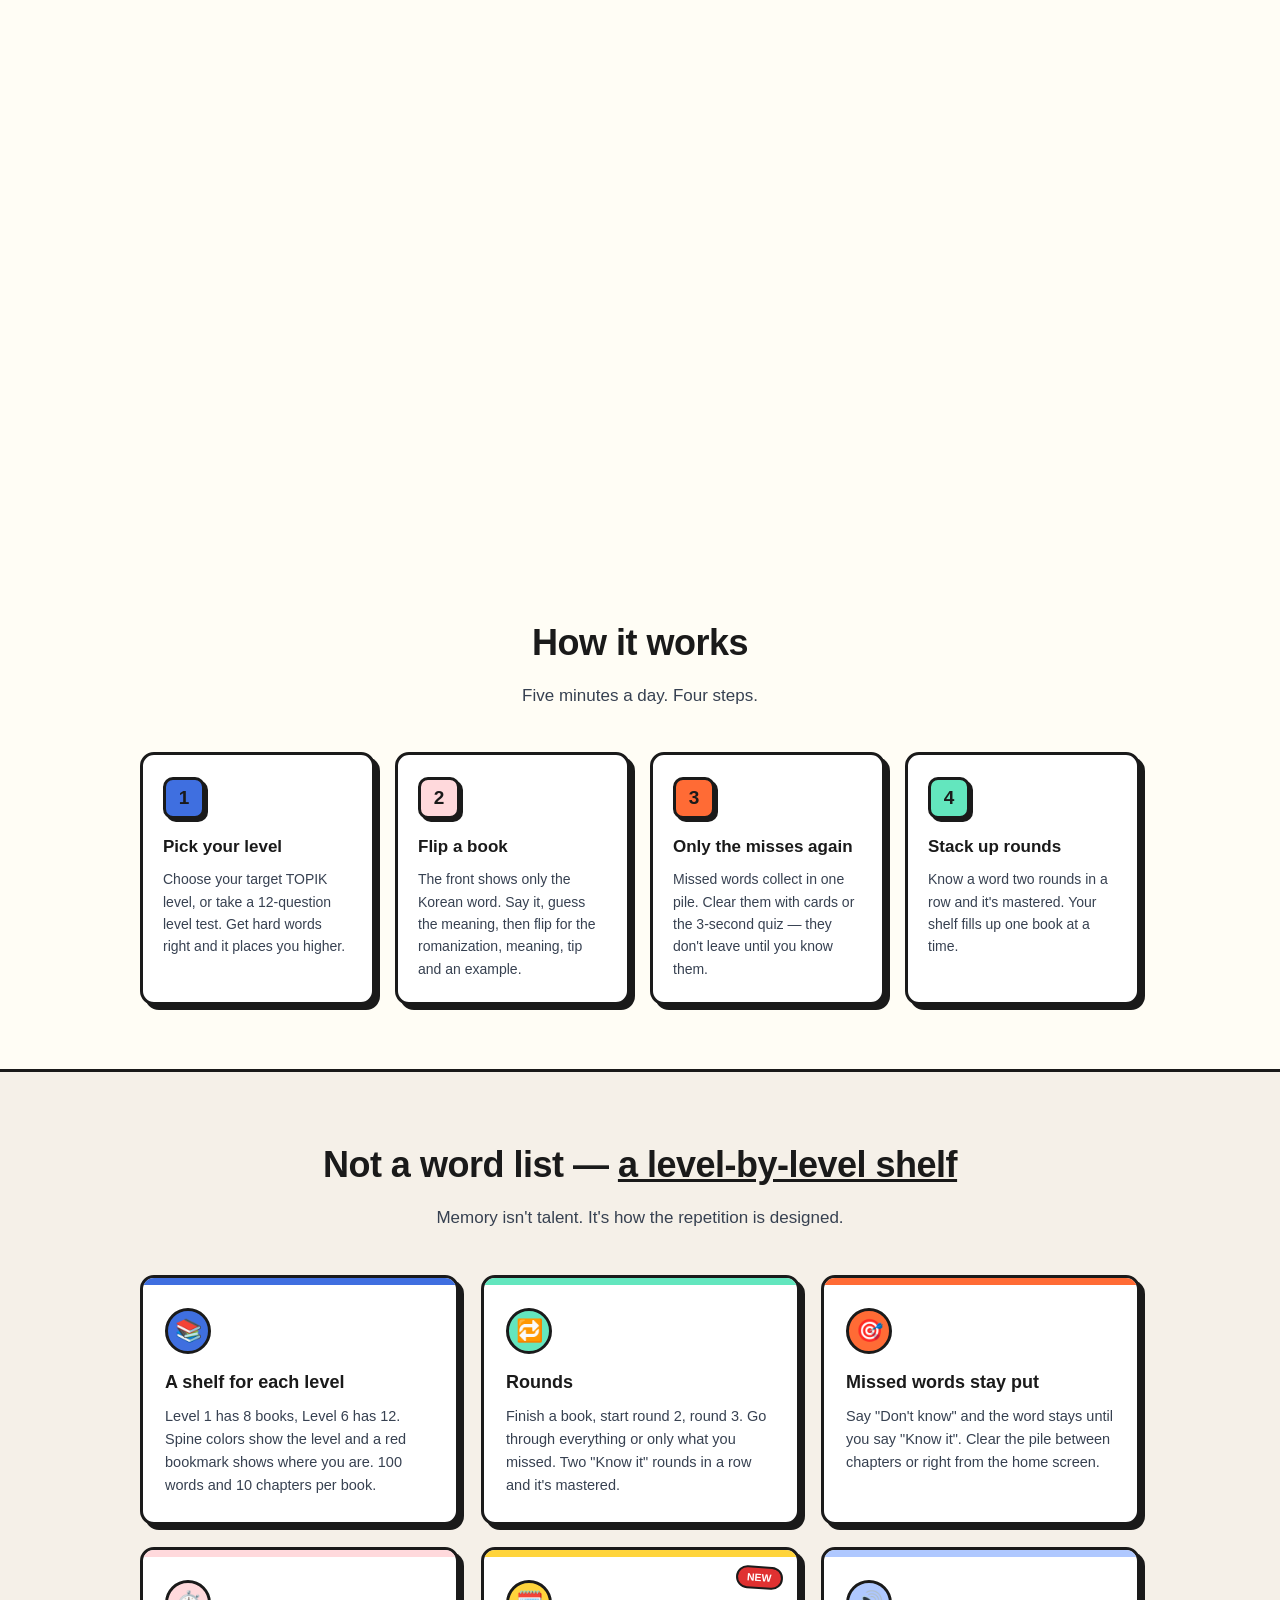
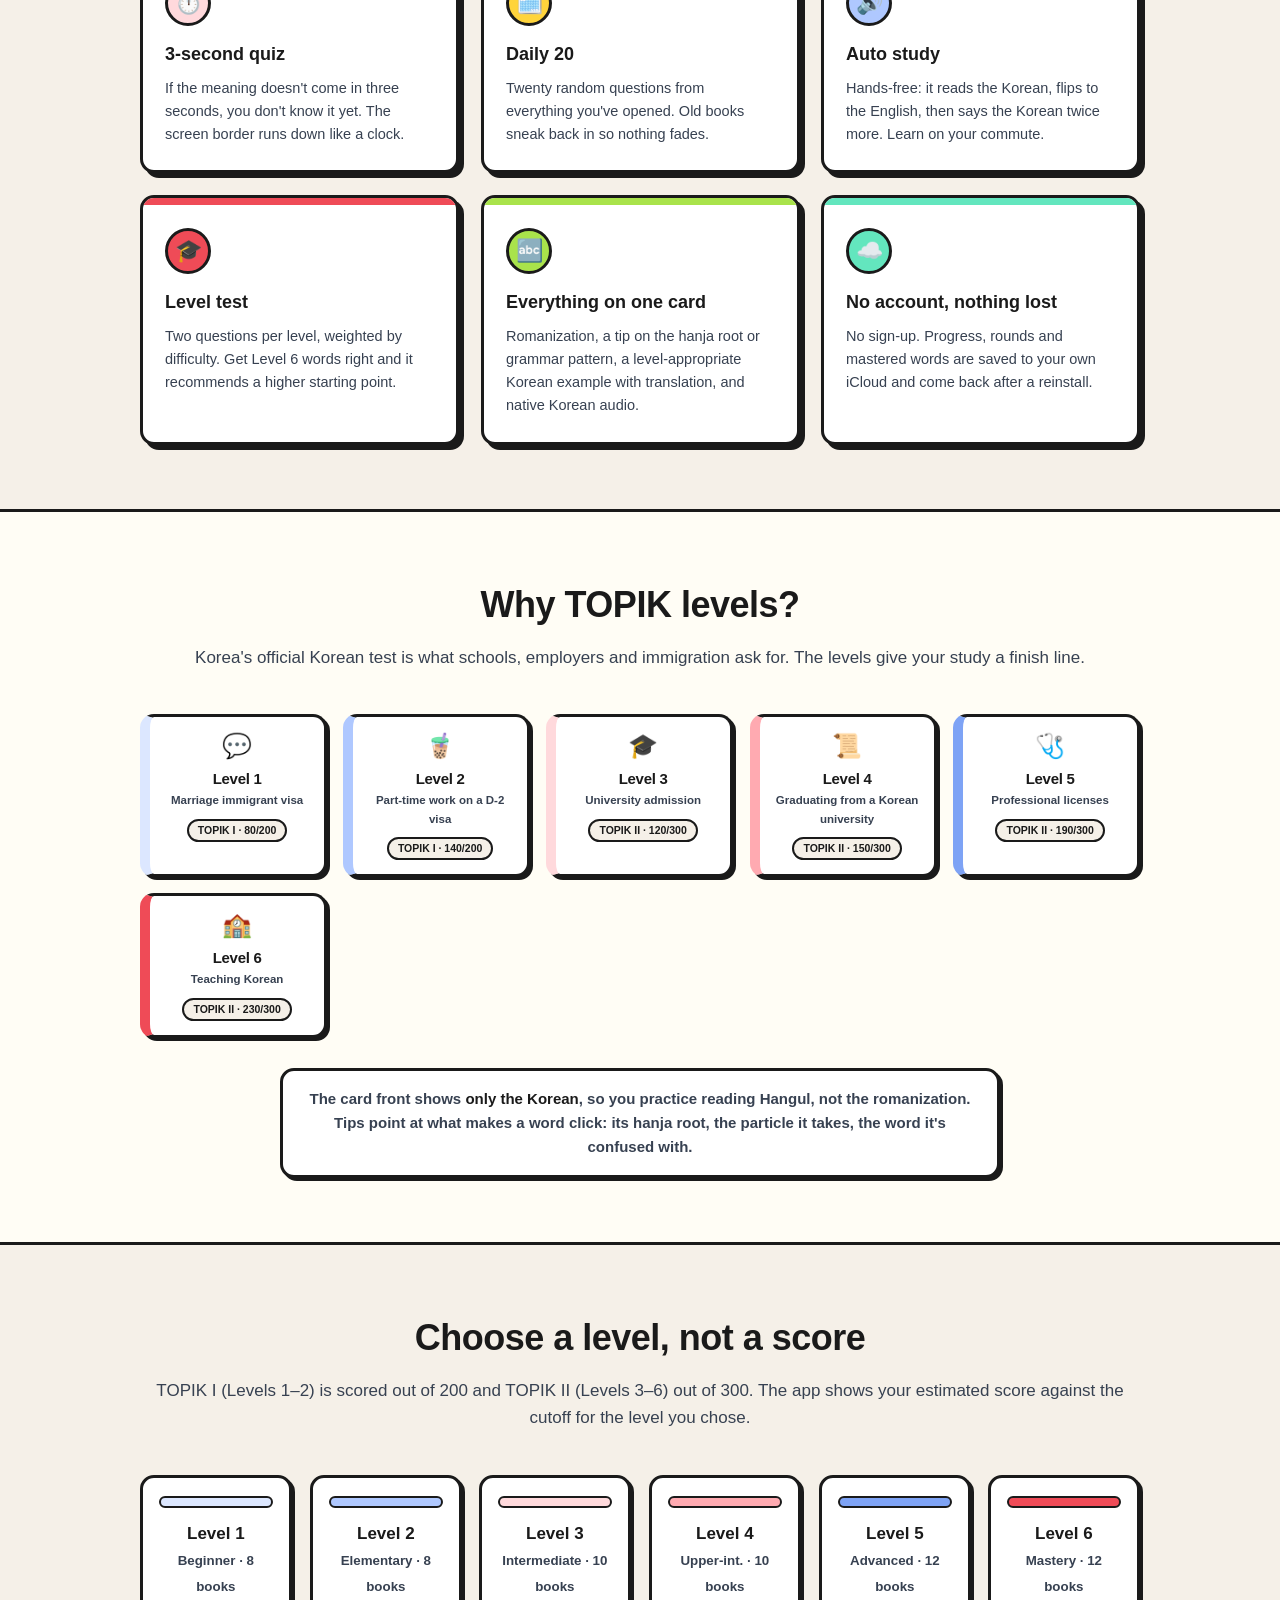
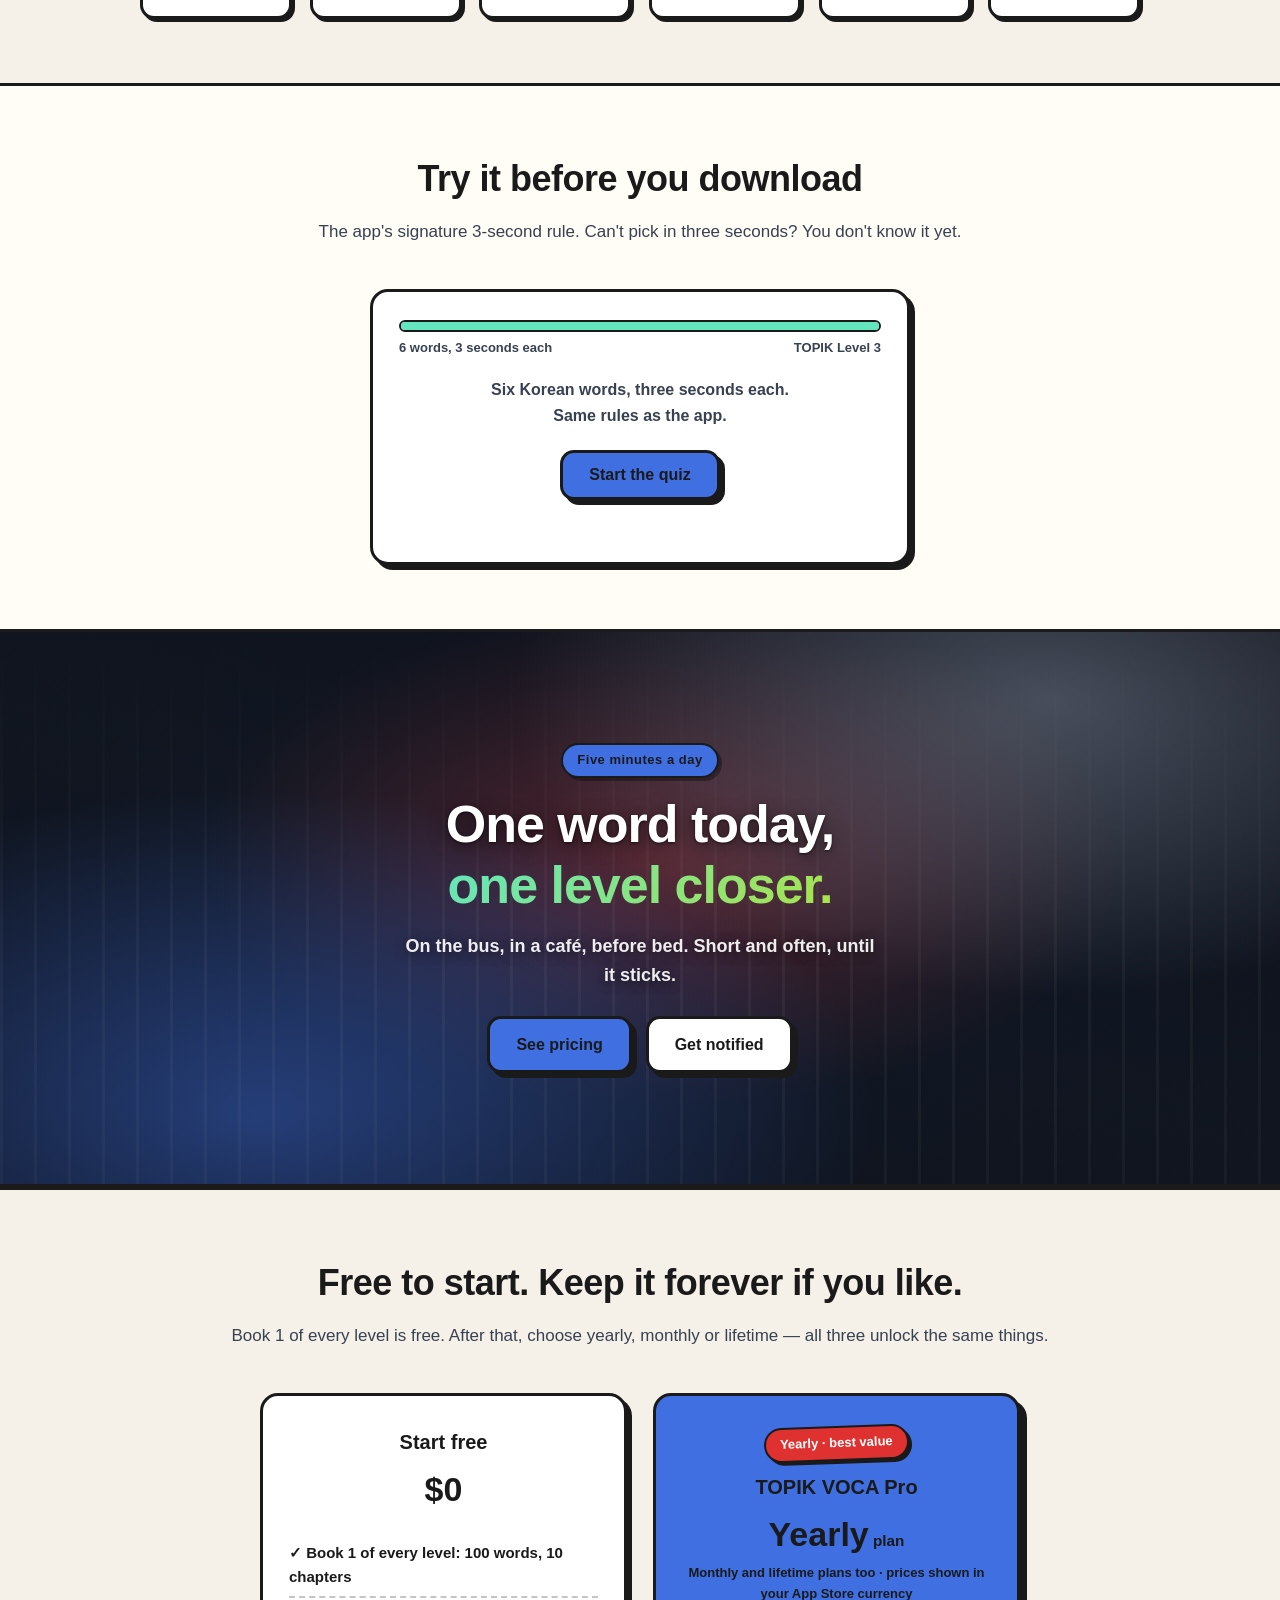
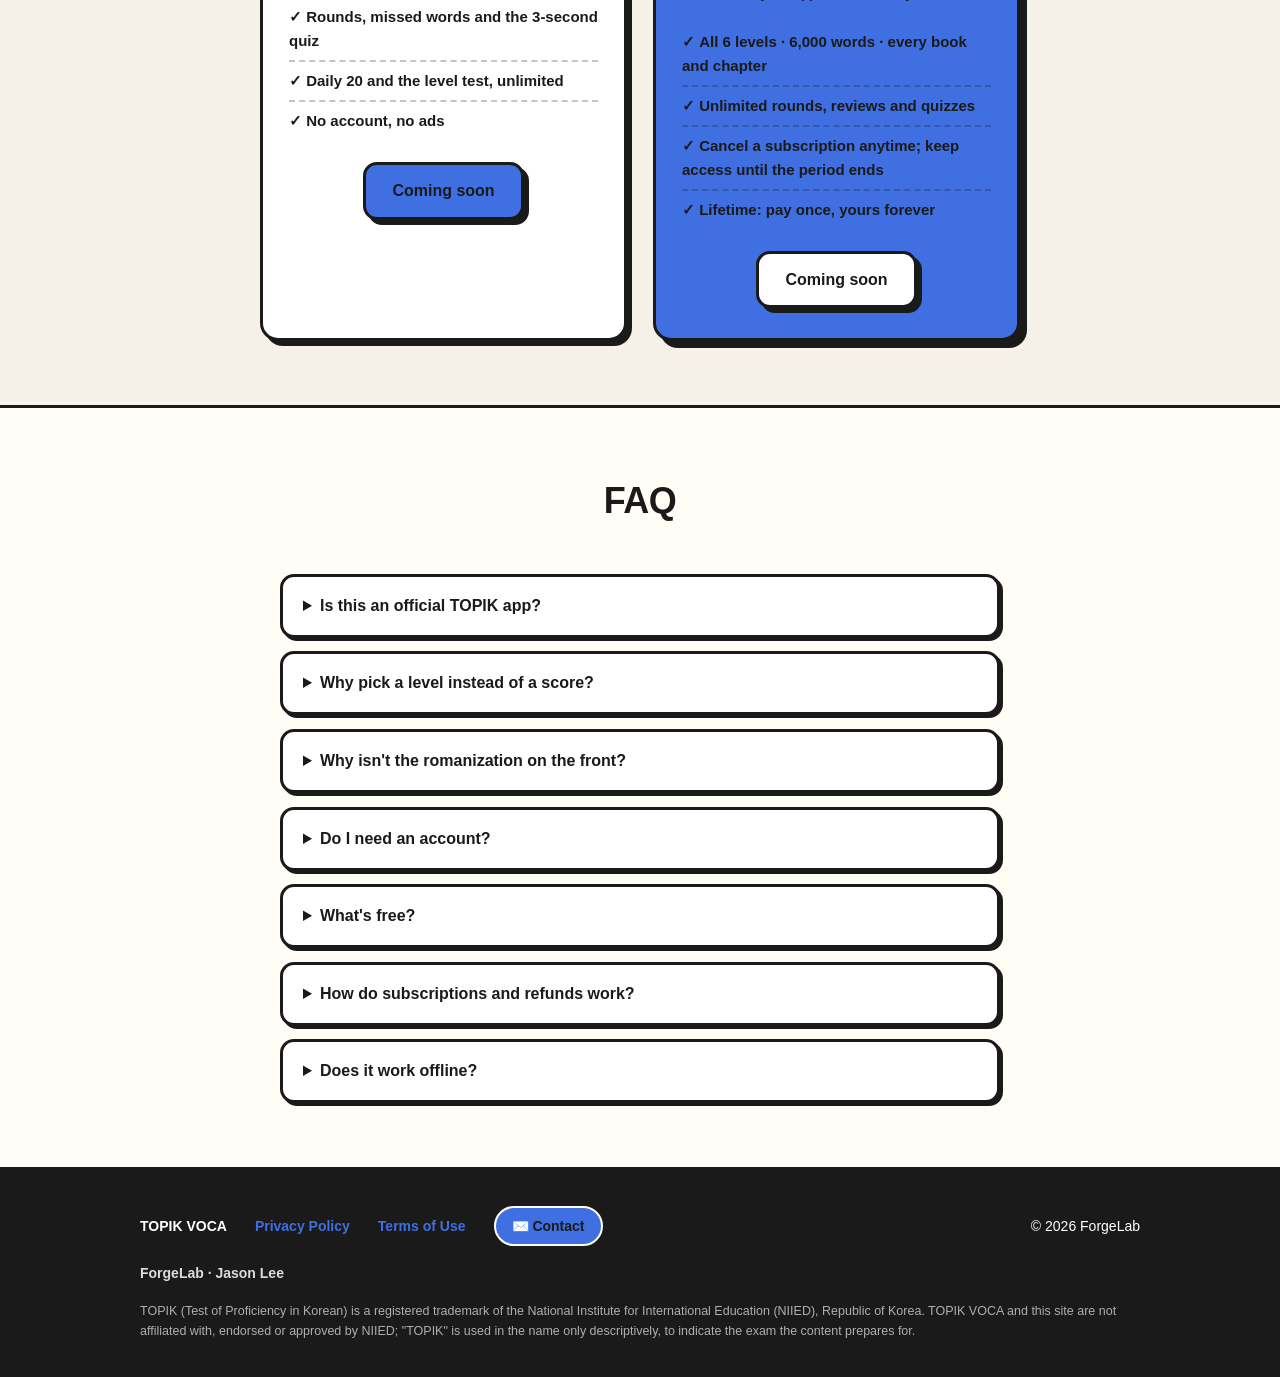
==== commit 72266d37: "Site: wide film copy matches 구구공 (회독 · 돌려 읽기) Co-Authored-By: Claude Opus 5 <noreply@anthropic.com>" ====
--- a/docs/index.html
+++ b/docs/index.html
@@ -110,9 +110,9 @@
   <div class="scrim"></div>
   <div class="cinema-inner">
     <div class="cinema-copy">
-      <span class="kicker"><span lang="ko">회독</span> · reading it again</span>
-      <h2>See it. See it again.<br /><span class="film-hl">Until it stays.</span></h2>
-      <p>Flip through a book, go back to the start, and flip again. The words you miss move to the front every round.</p>
+      <span class="kicker"><span lang="ko">회독</span> (<span lang="zh">回讀</span>) · reading in rounds</span>
+      <h2>See it, and see it again.<br /><span class="film-hl">Until it stays.</span></h2>
+      <p>Flip one card at a time, go back to the start, and flip again. Until the words you don't know feel familiar.</p>
       <div class="spines" aria-hidden="true">
         <span class="spine" style="background: #DCE7FF;">Lv 1</span>
         <span class="spine" style="background: #AFC8FF;">Lv 2</span>
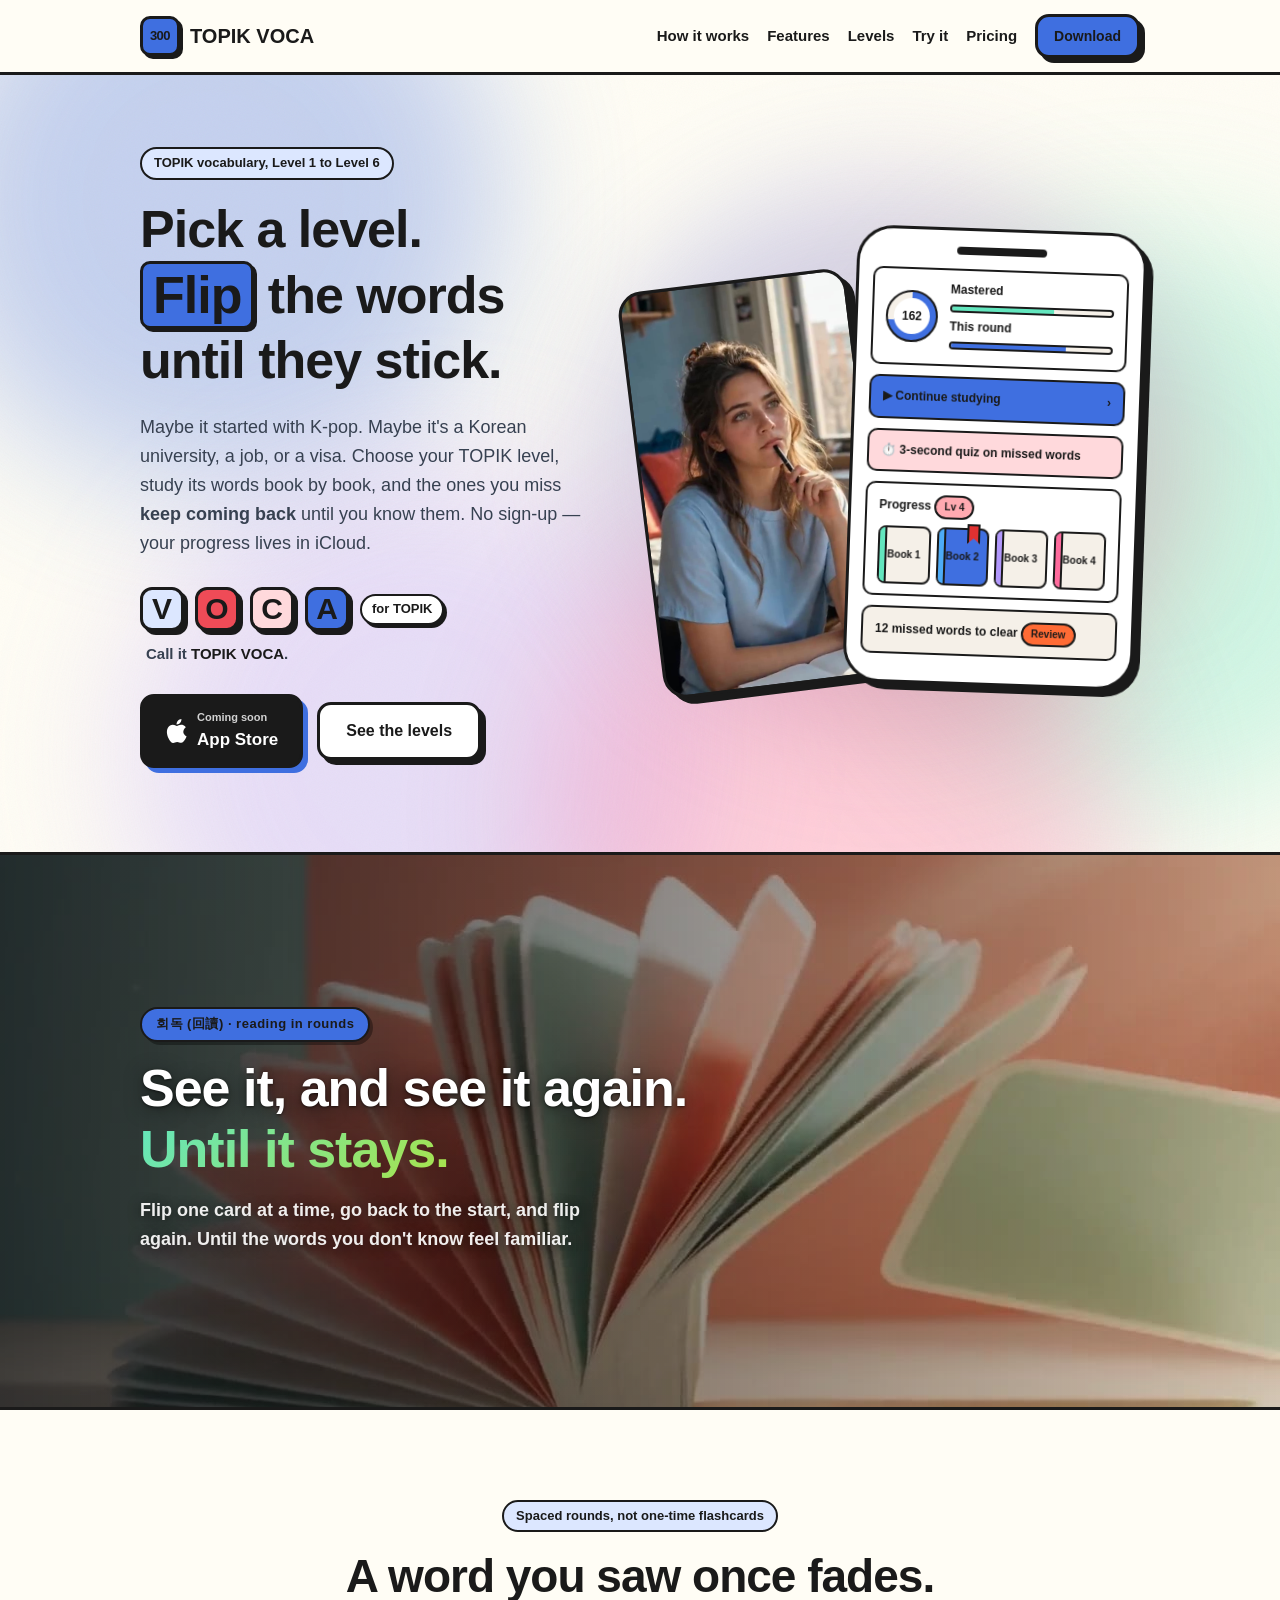
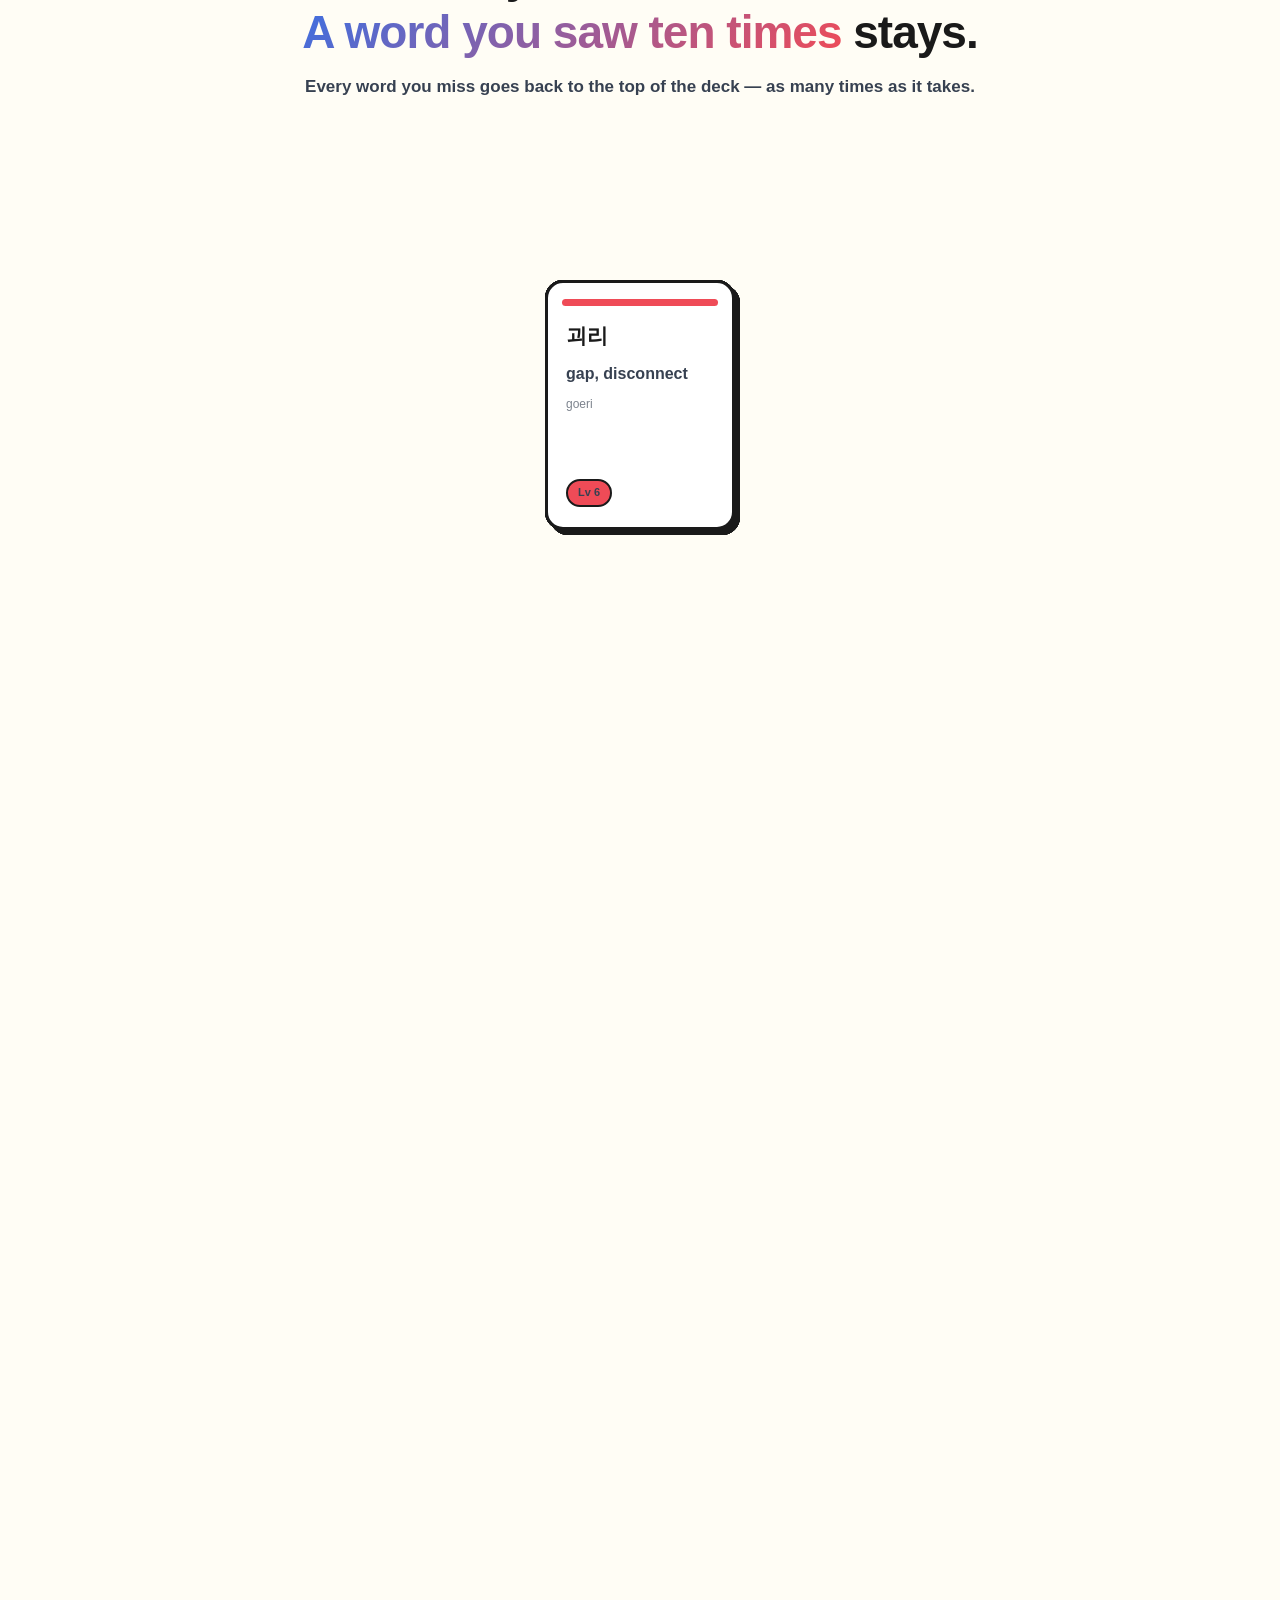
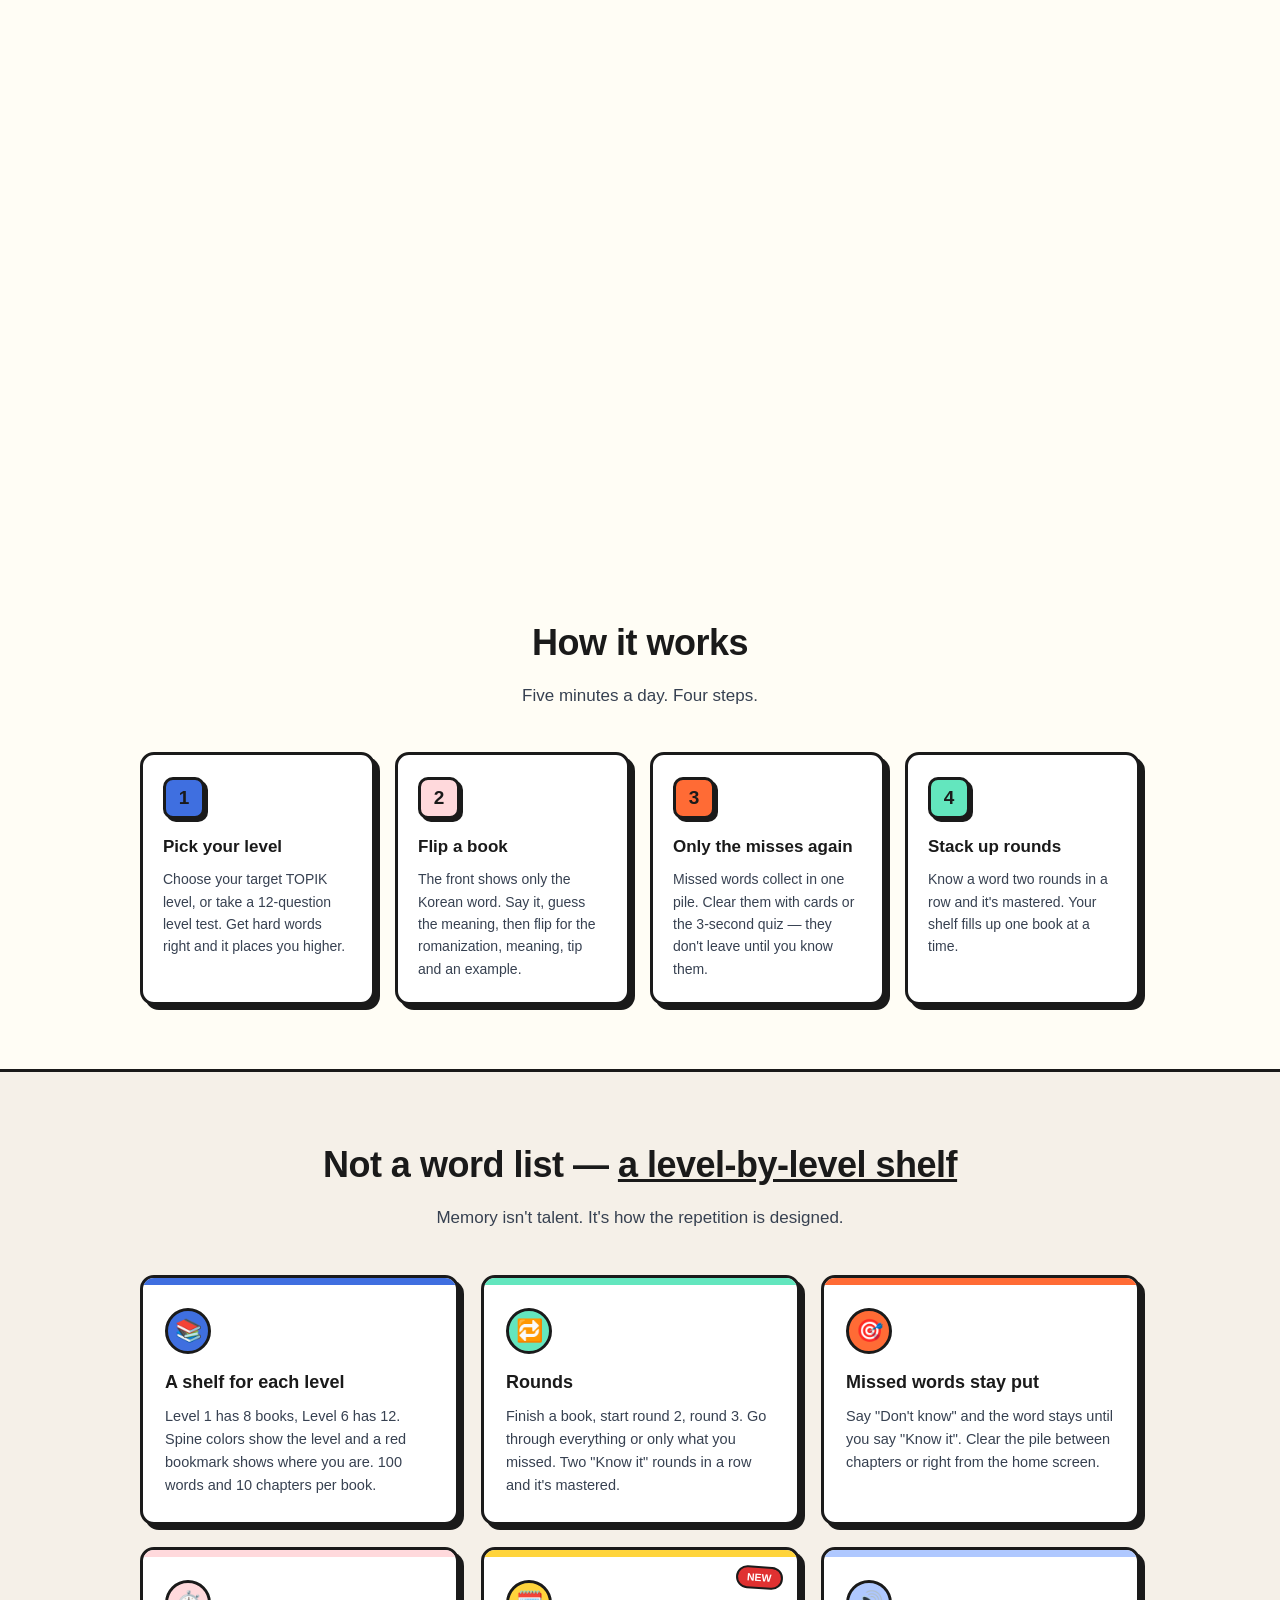
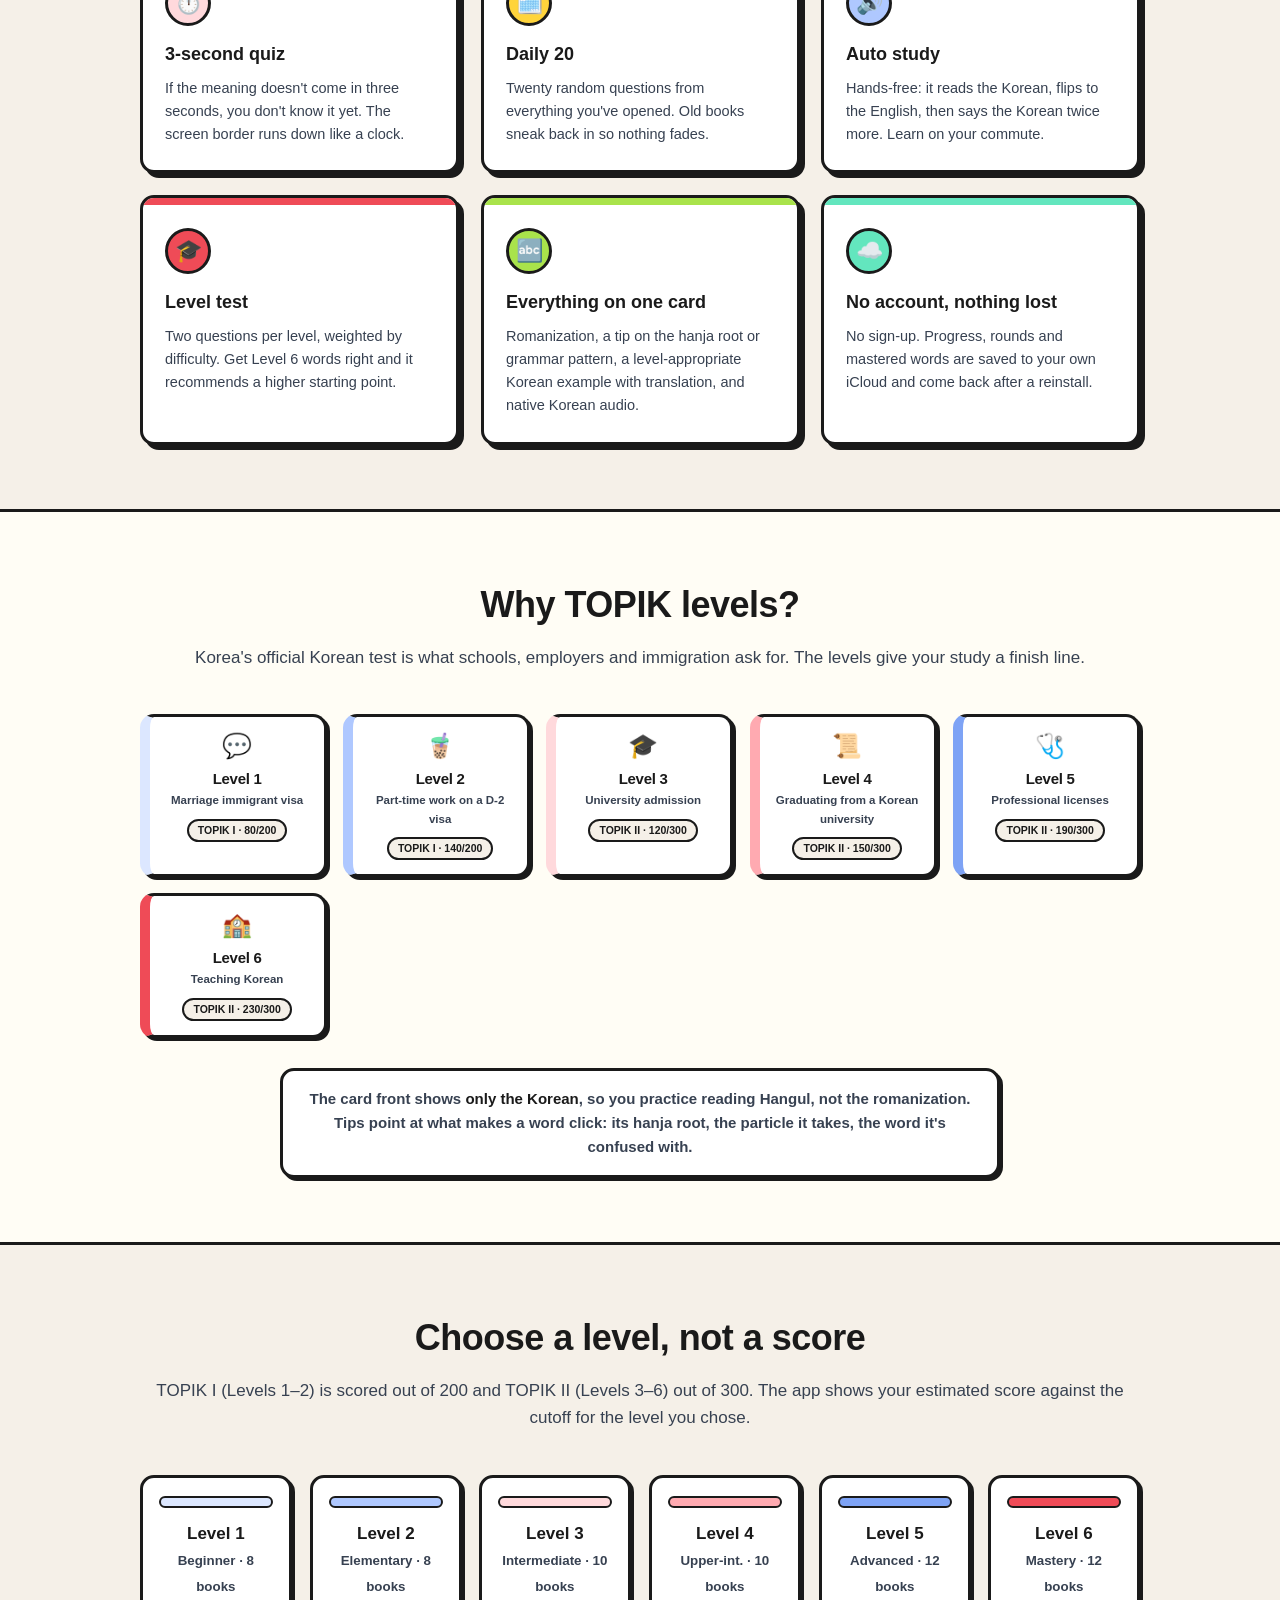
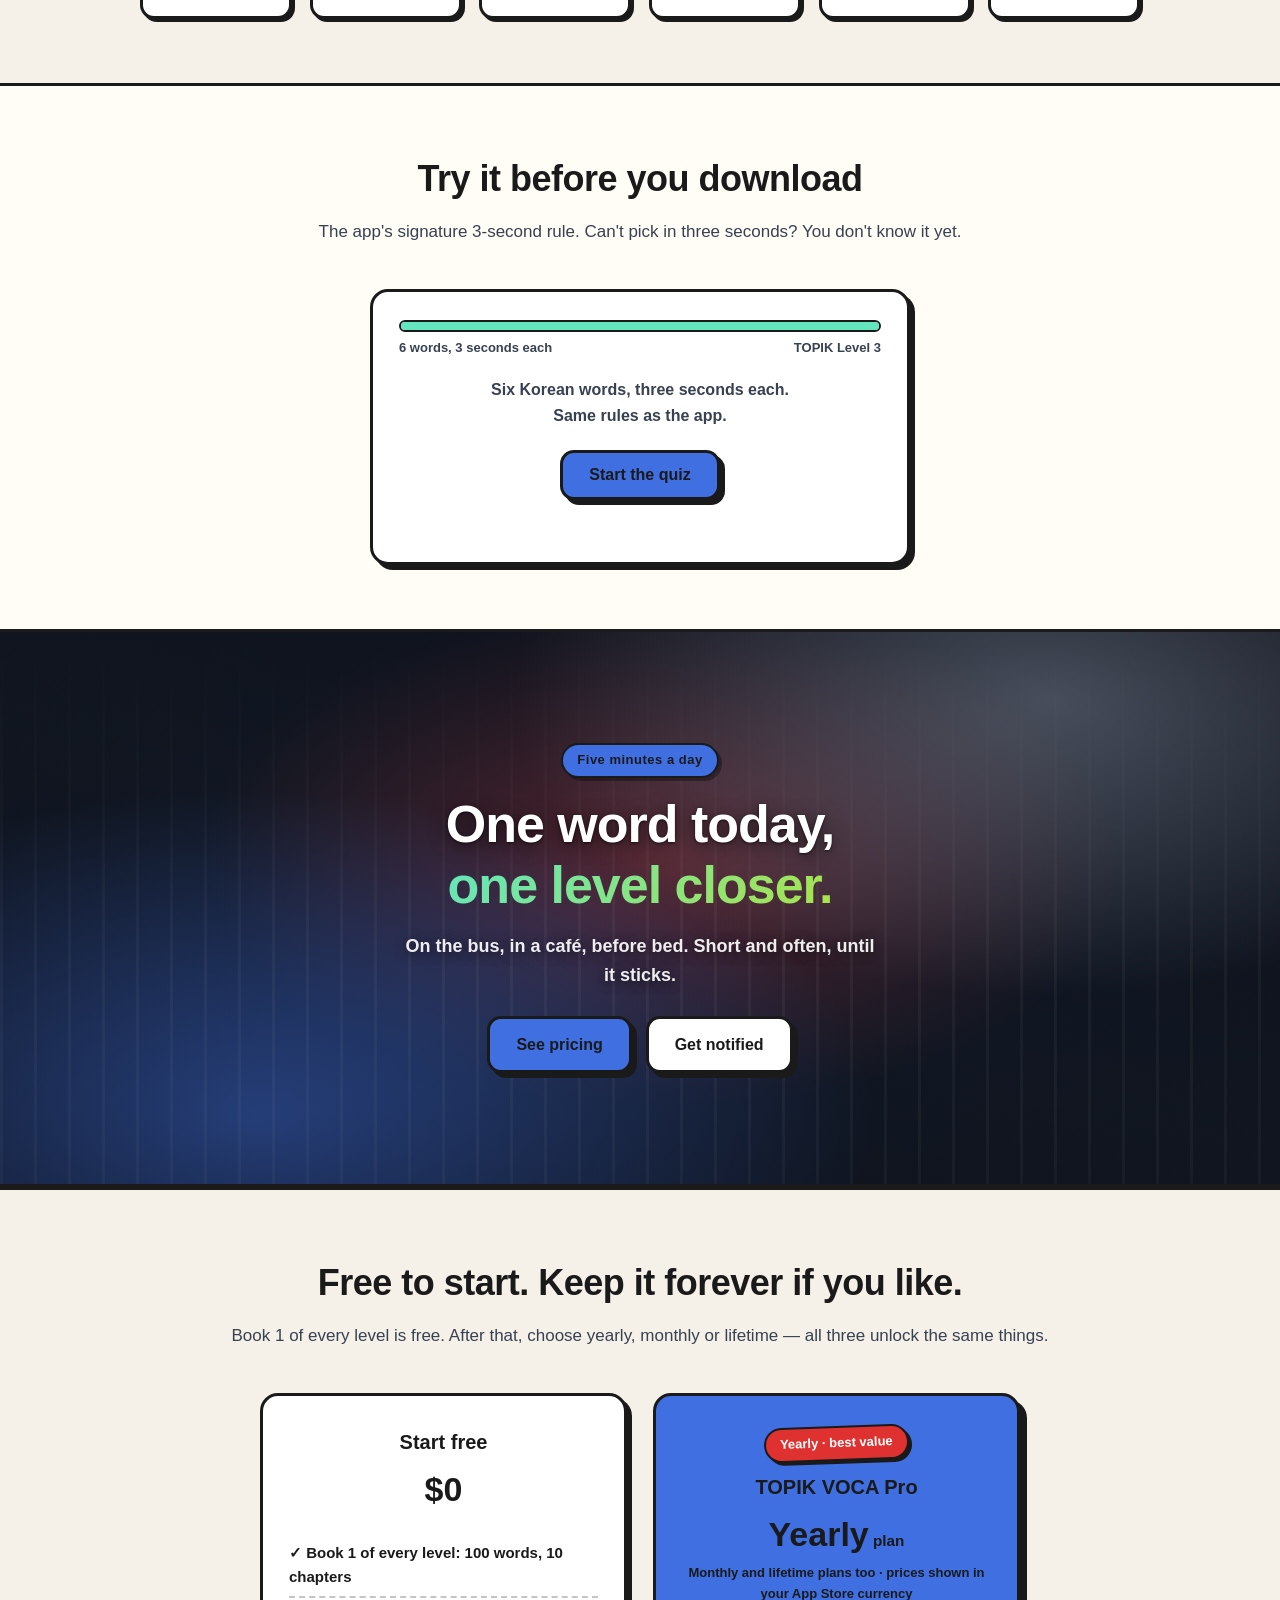
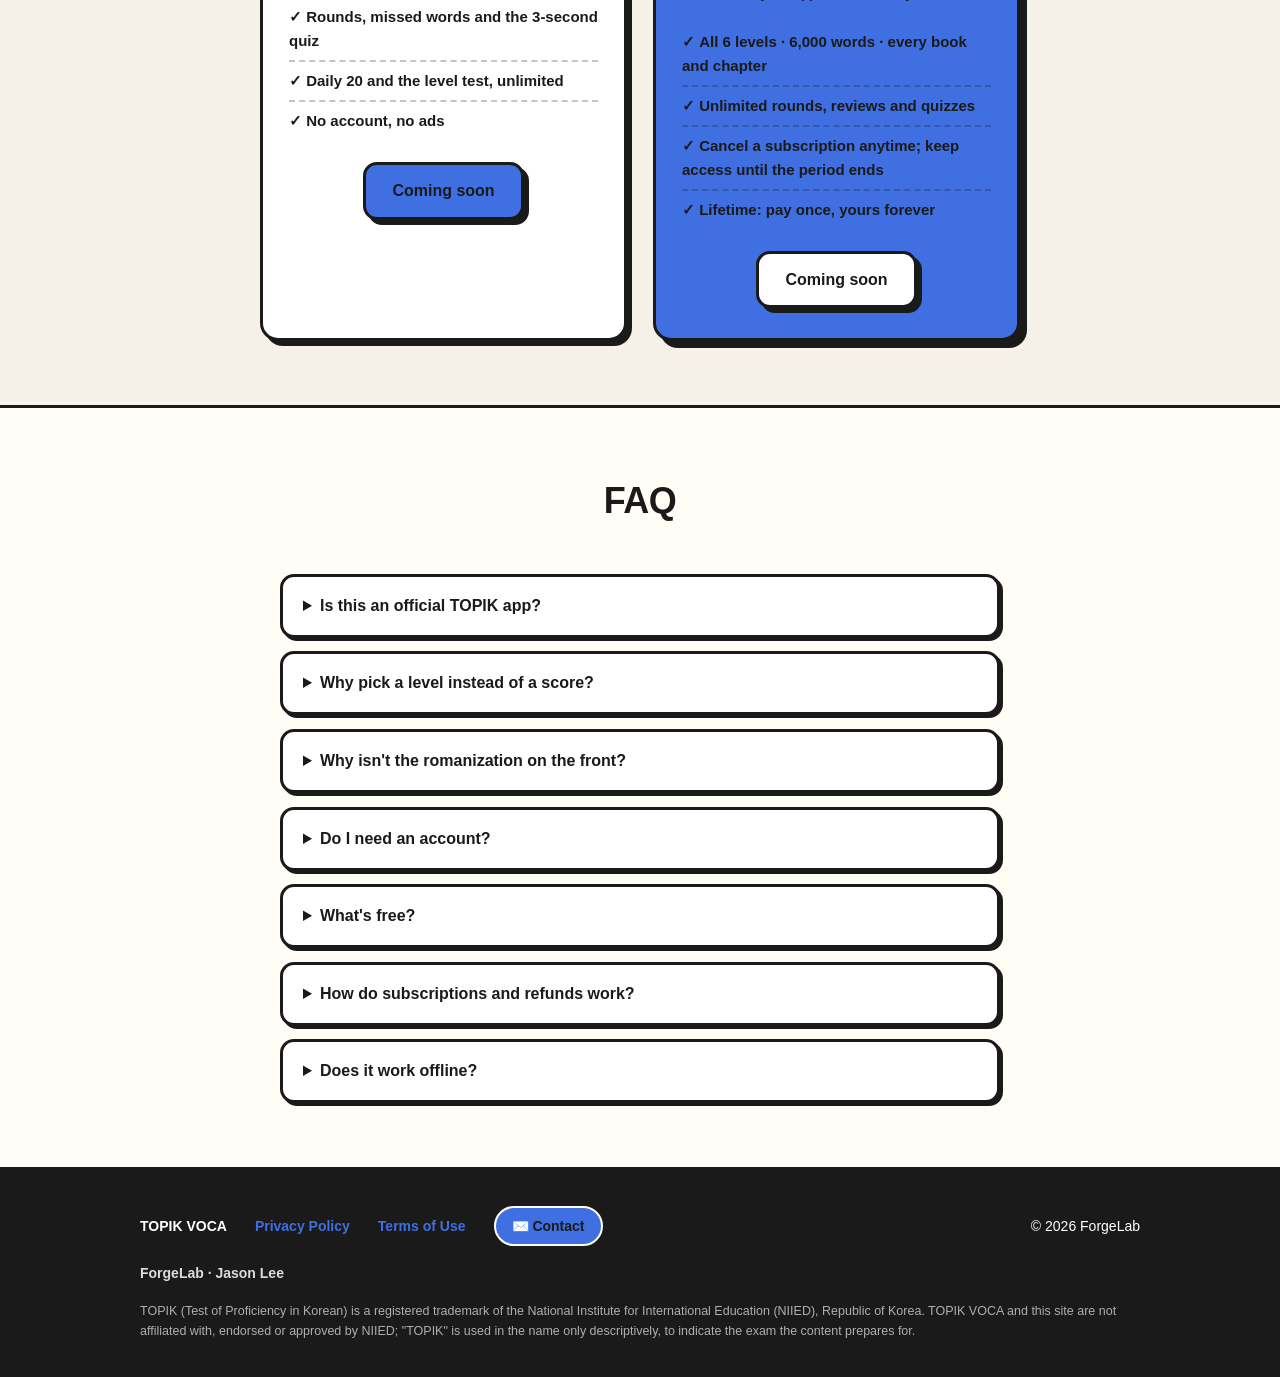
==== commit 2c13db08: "Site: drop the book-spine row under the wide film, as on 구구공 Co-Authored-By: Claude Opus 5 <noreply@" ====
--- a/docs/index.html
+++ b/docs/index.html
@@ -113,14 +113,6 @@
       <span class="kicker"><span lang="ko">회독</span> (<span lang="zh">回讀</span>) · reading in rounds</span>
       <h2>See it, and see it again.<br /><span class="film-hl">Until it stays.</span></h2>
       <p>Flip one card at a time, go back to the start, and flip again. Until the words you don't know feel familiar.</p>
-      <div class="spines" aria-hidden="true">
-        <span class="spine" style="background: #DCE7FF;">Lv 1</span>
-        <span class="spine" style="background: #AFC8FF;">Lv 2</span>
-        <span class="spine" style="background: #FFD9DC;">Lv 3</span>
-        <span class="spine" style="background: #FFAAB1;">Lv 4</span>
-        <span class="spine" style="background: #7EA3F5;">Lv 5</span>
-        <span class="spine" style="background: #EF4B57;">Lv 6</span>
-      </div>
     </div>
   </div>
 </section>
